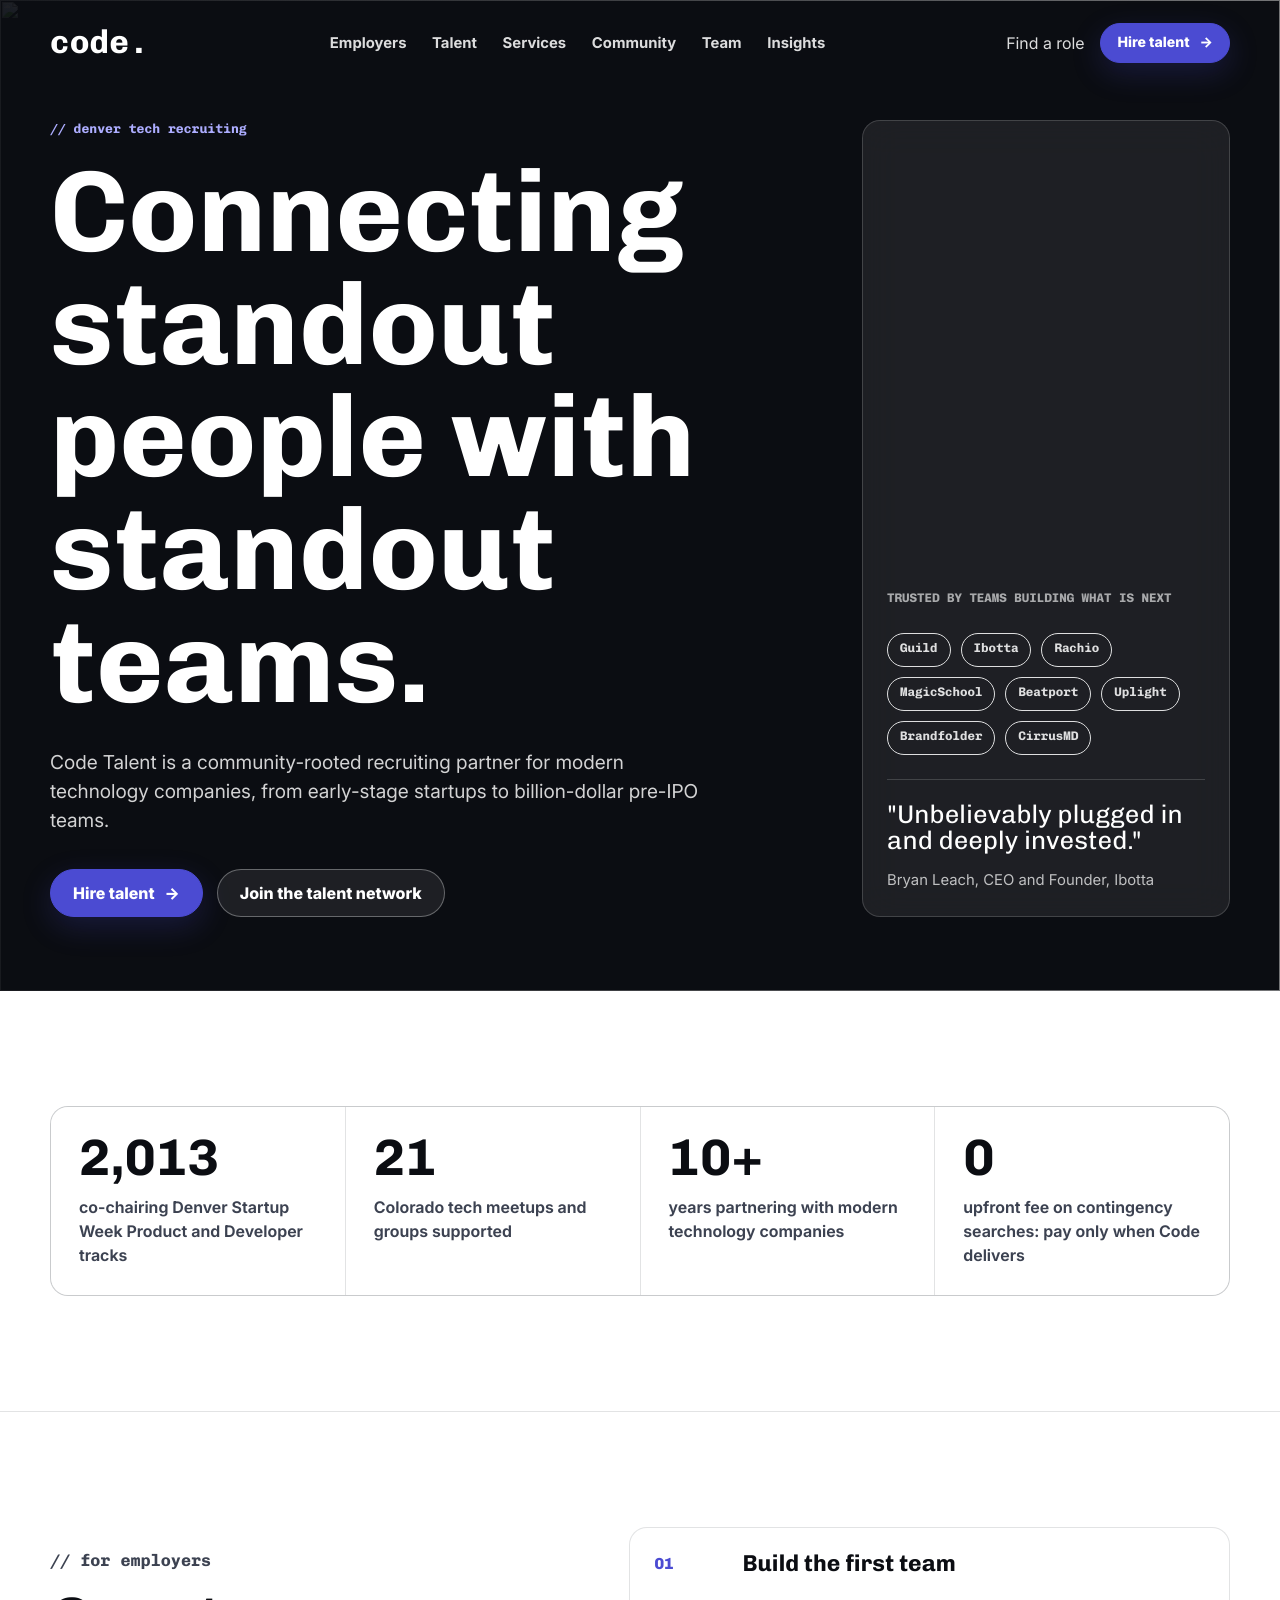
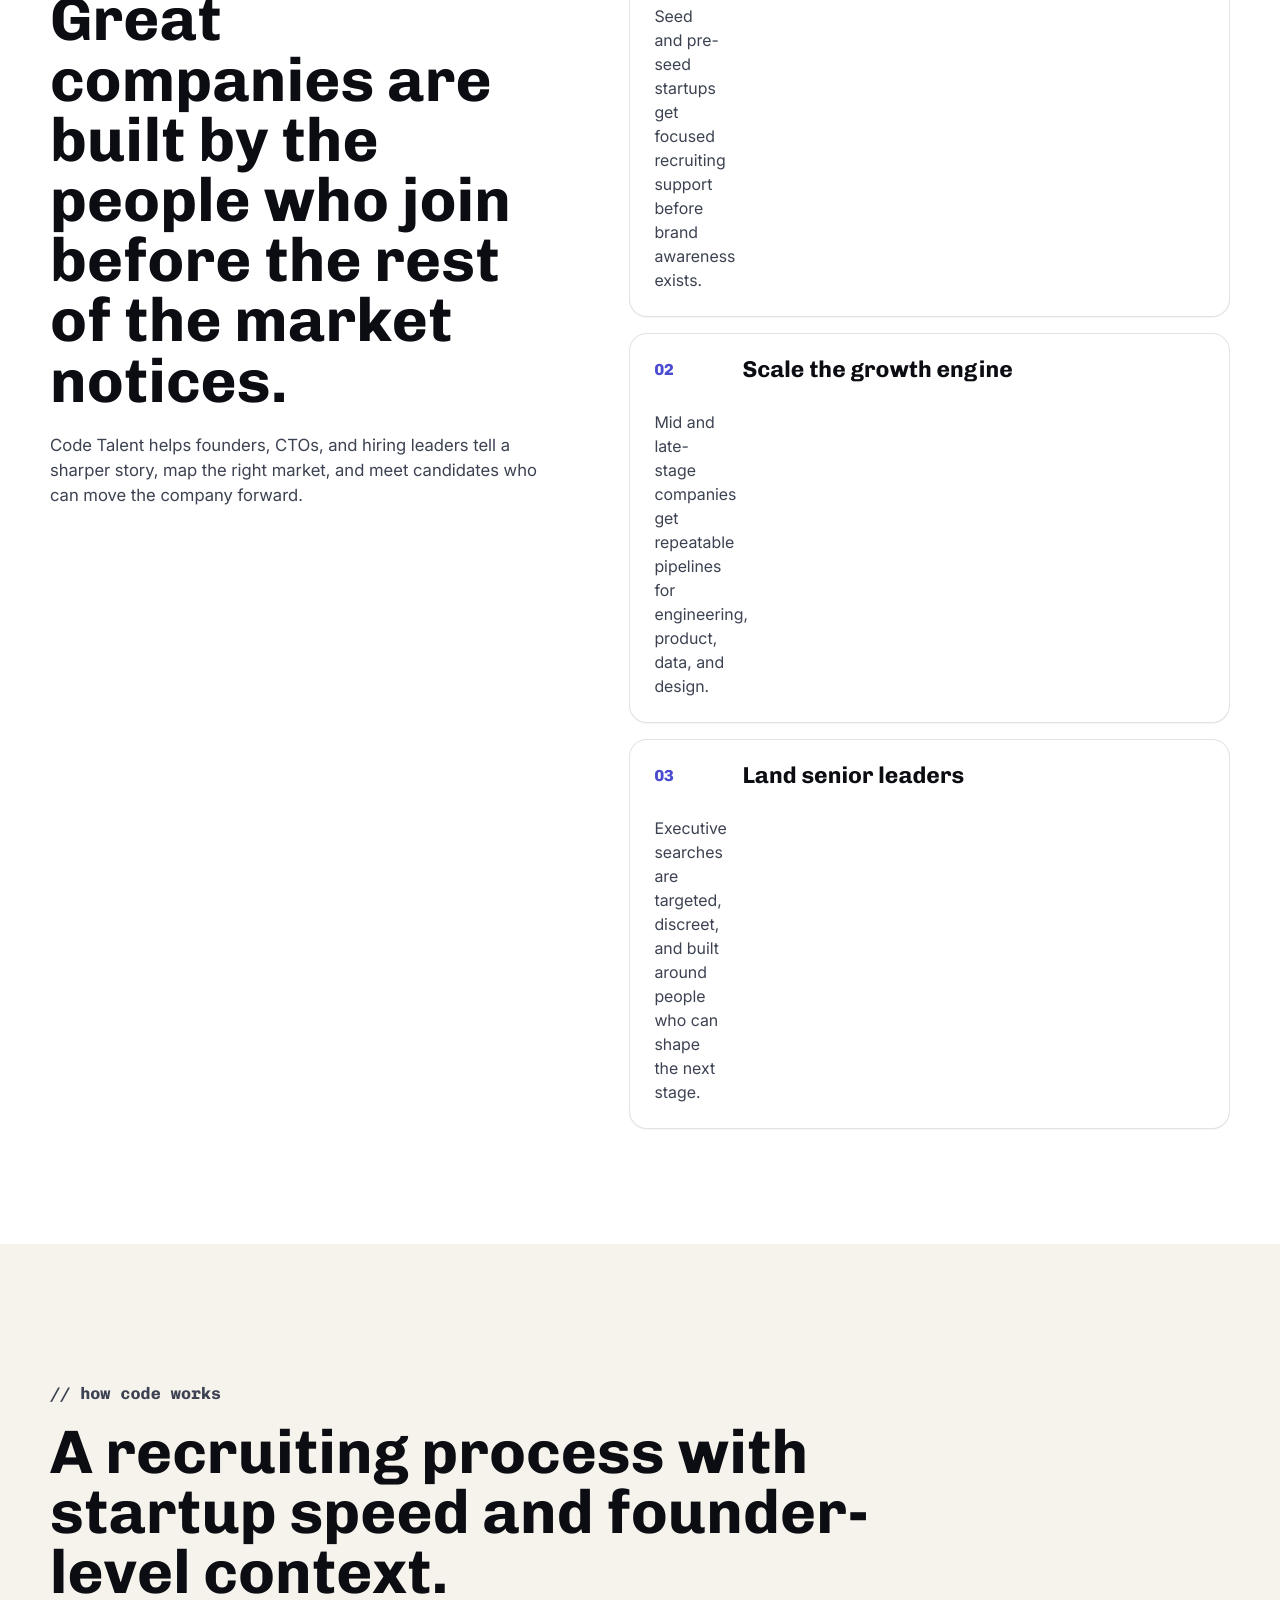
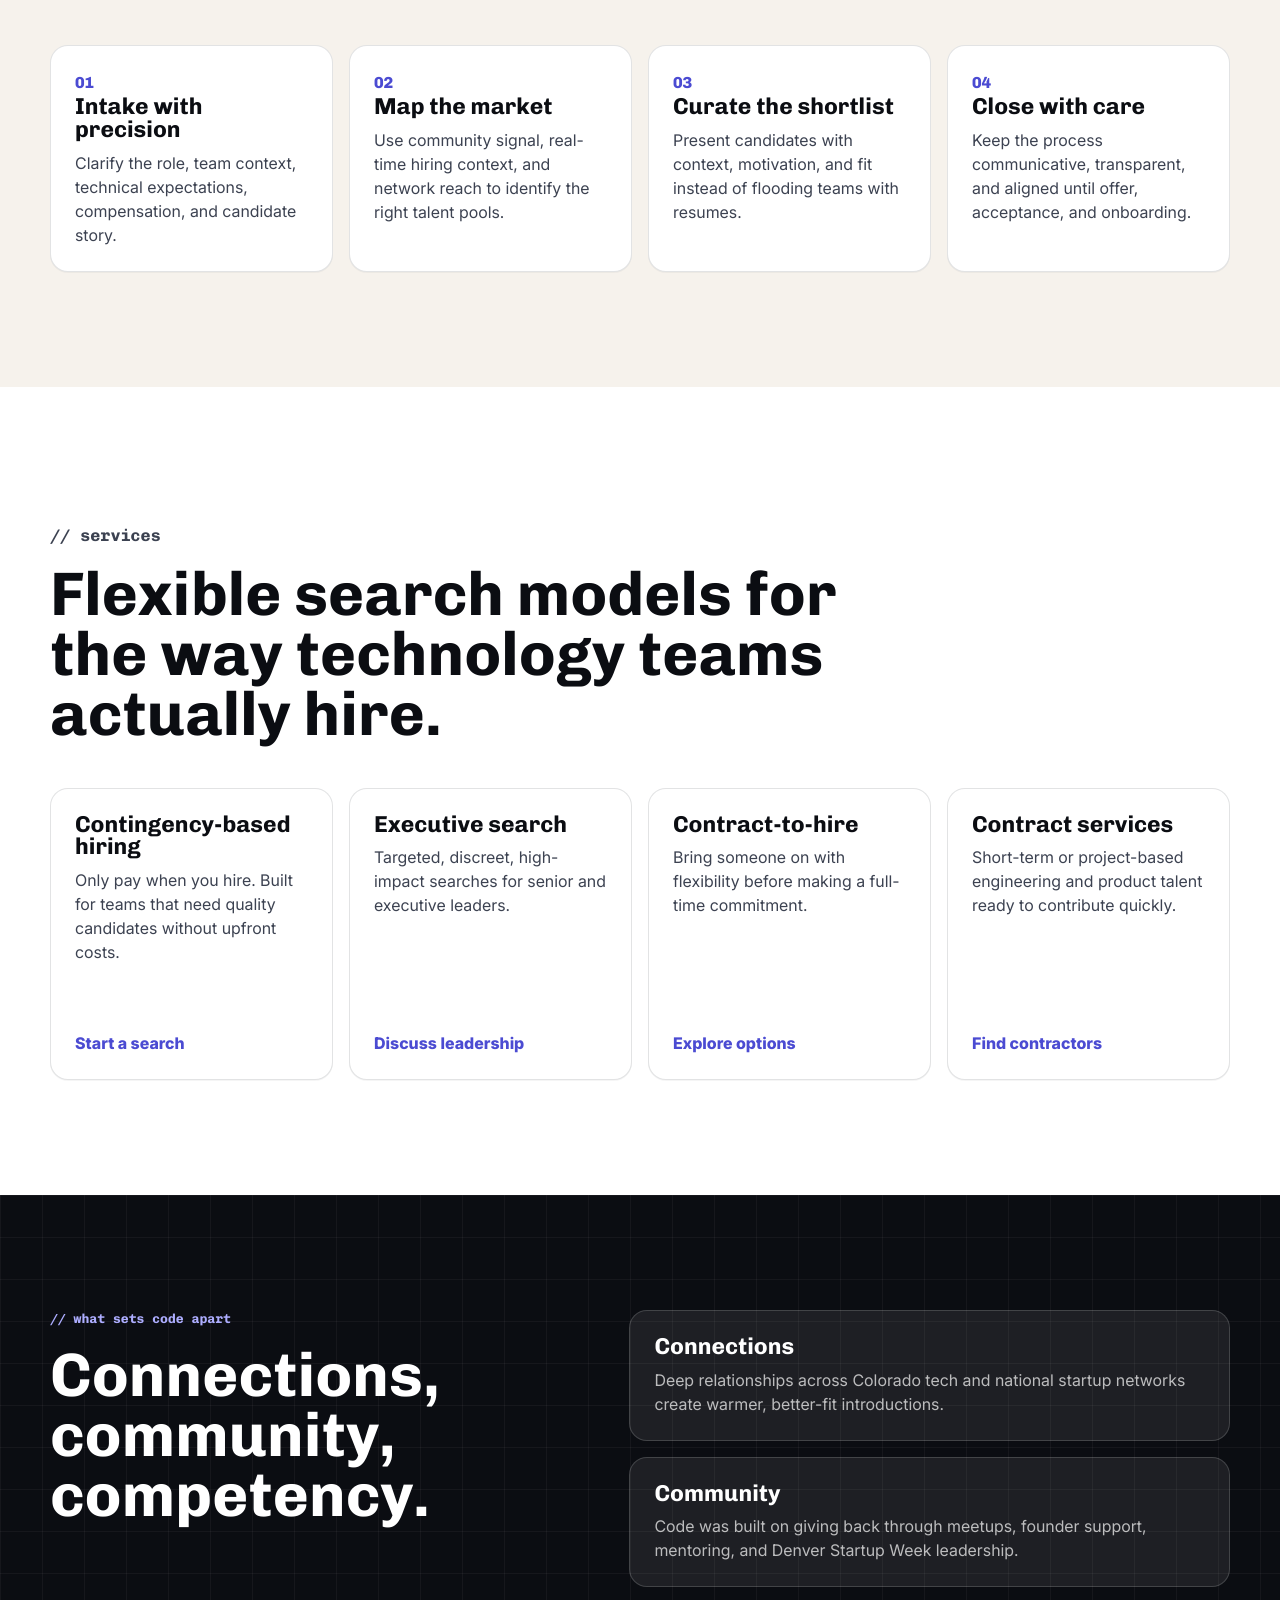
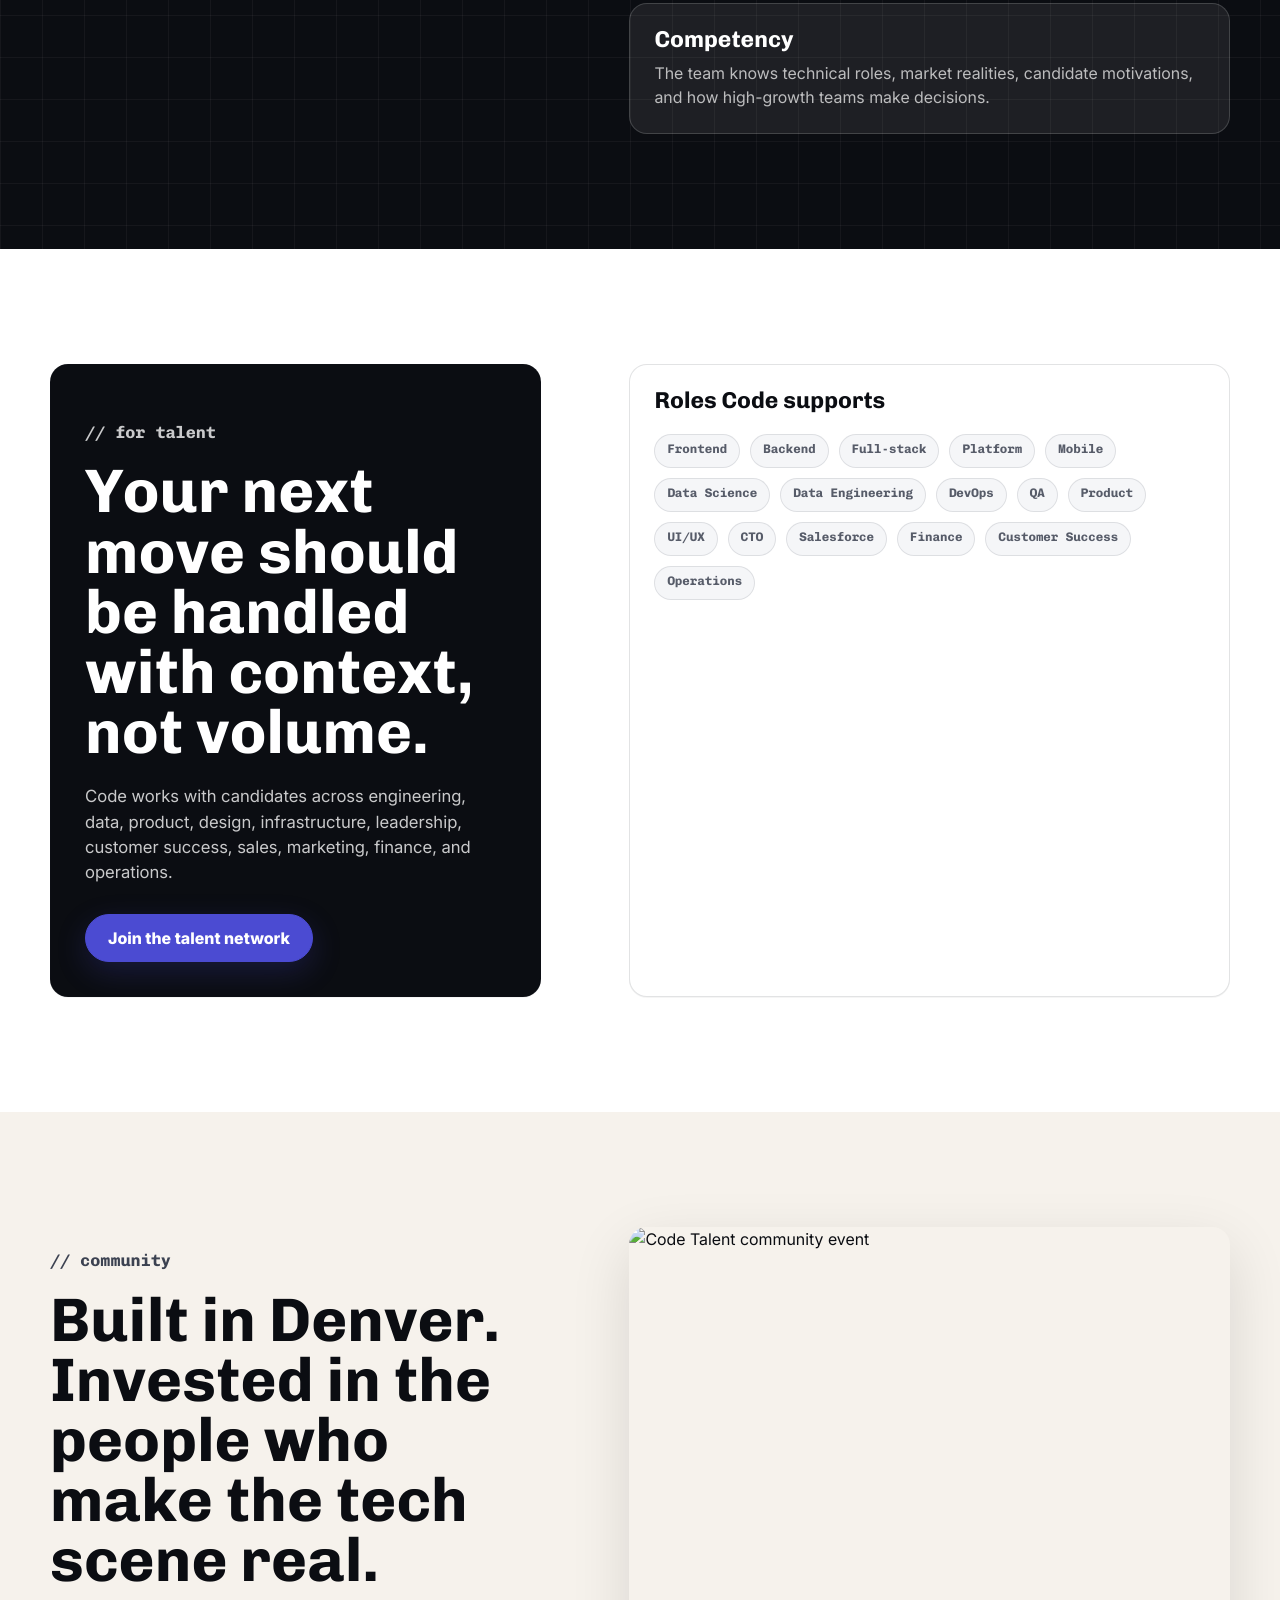
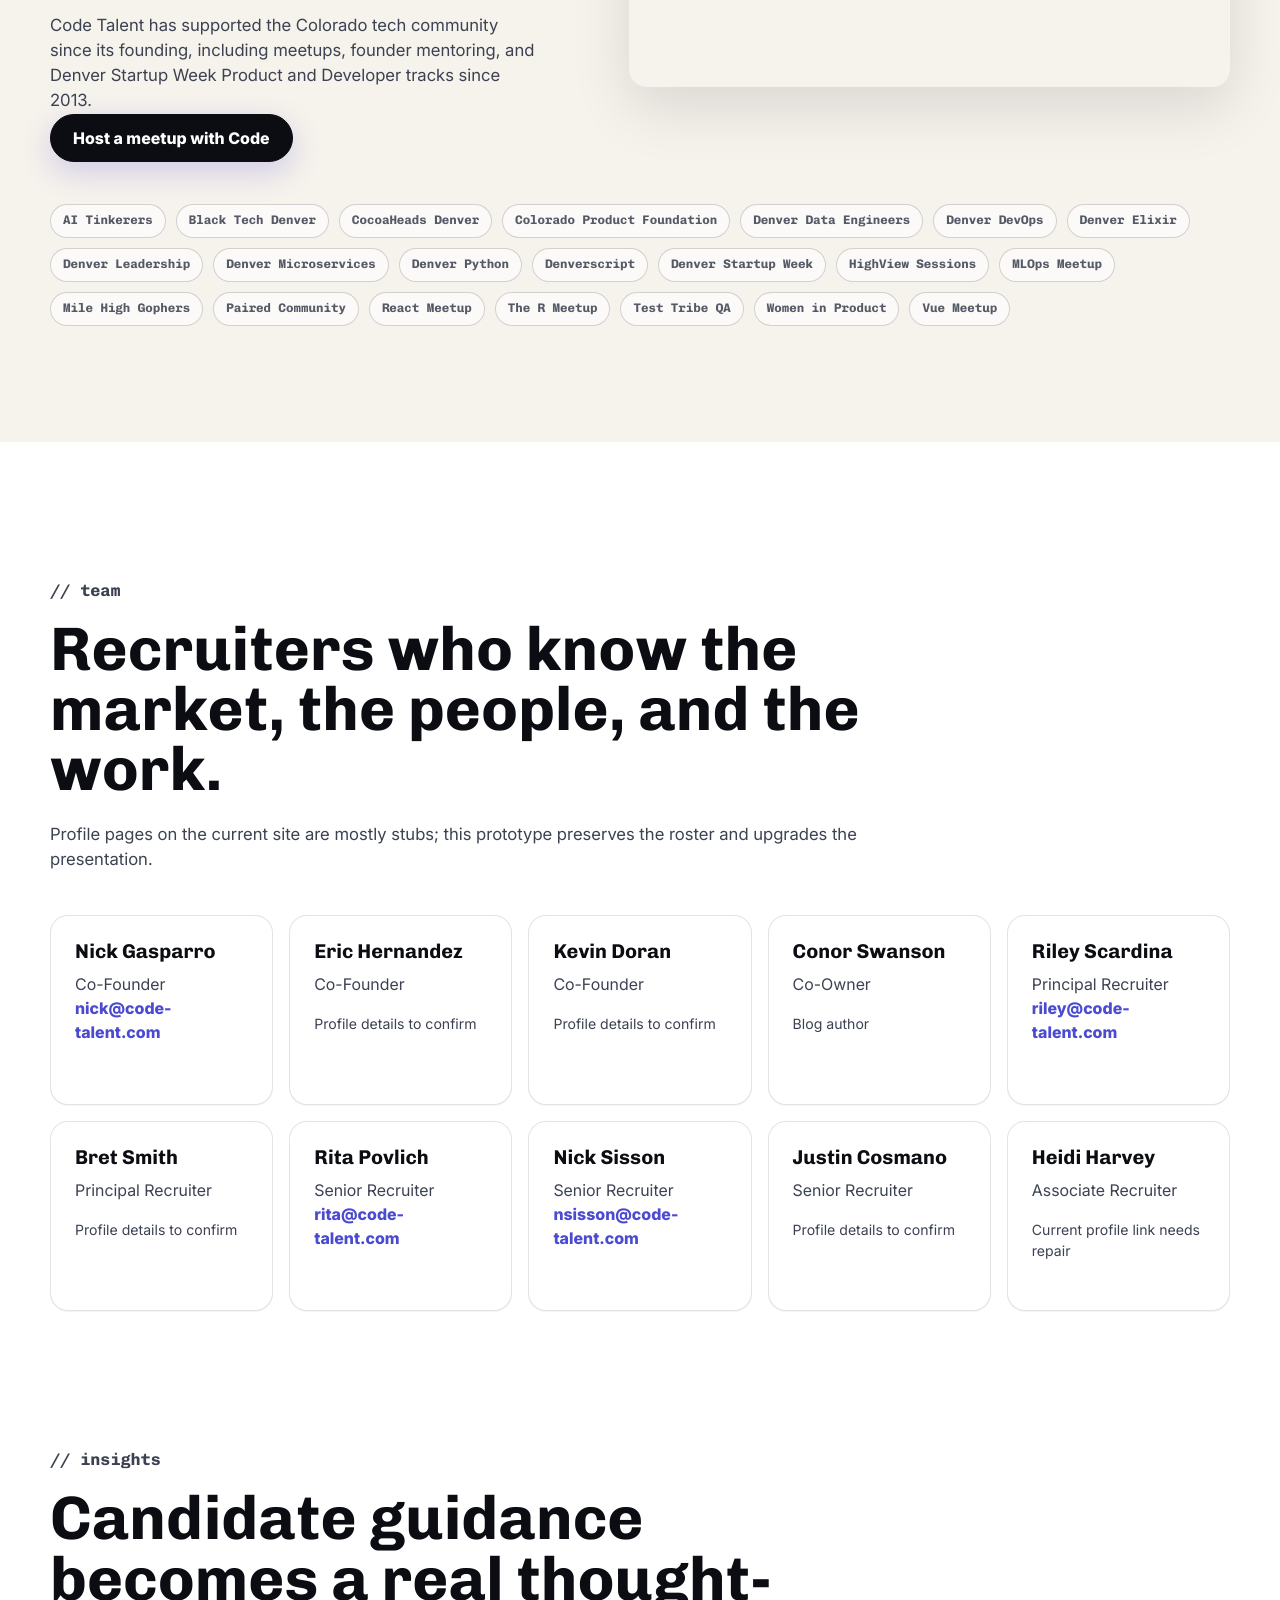
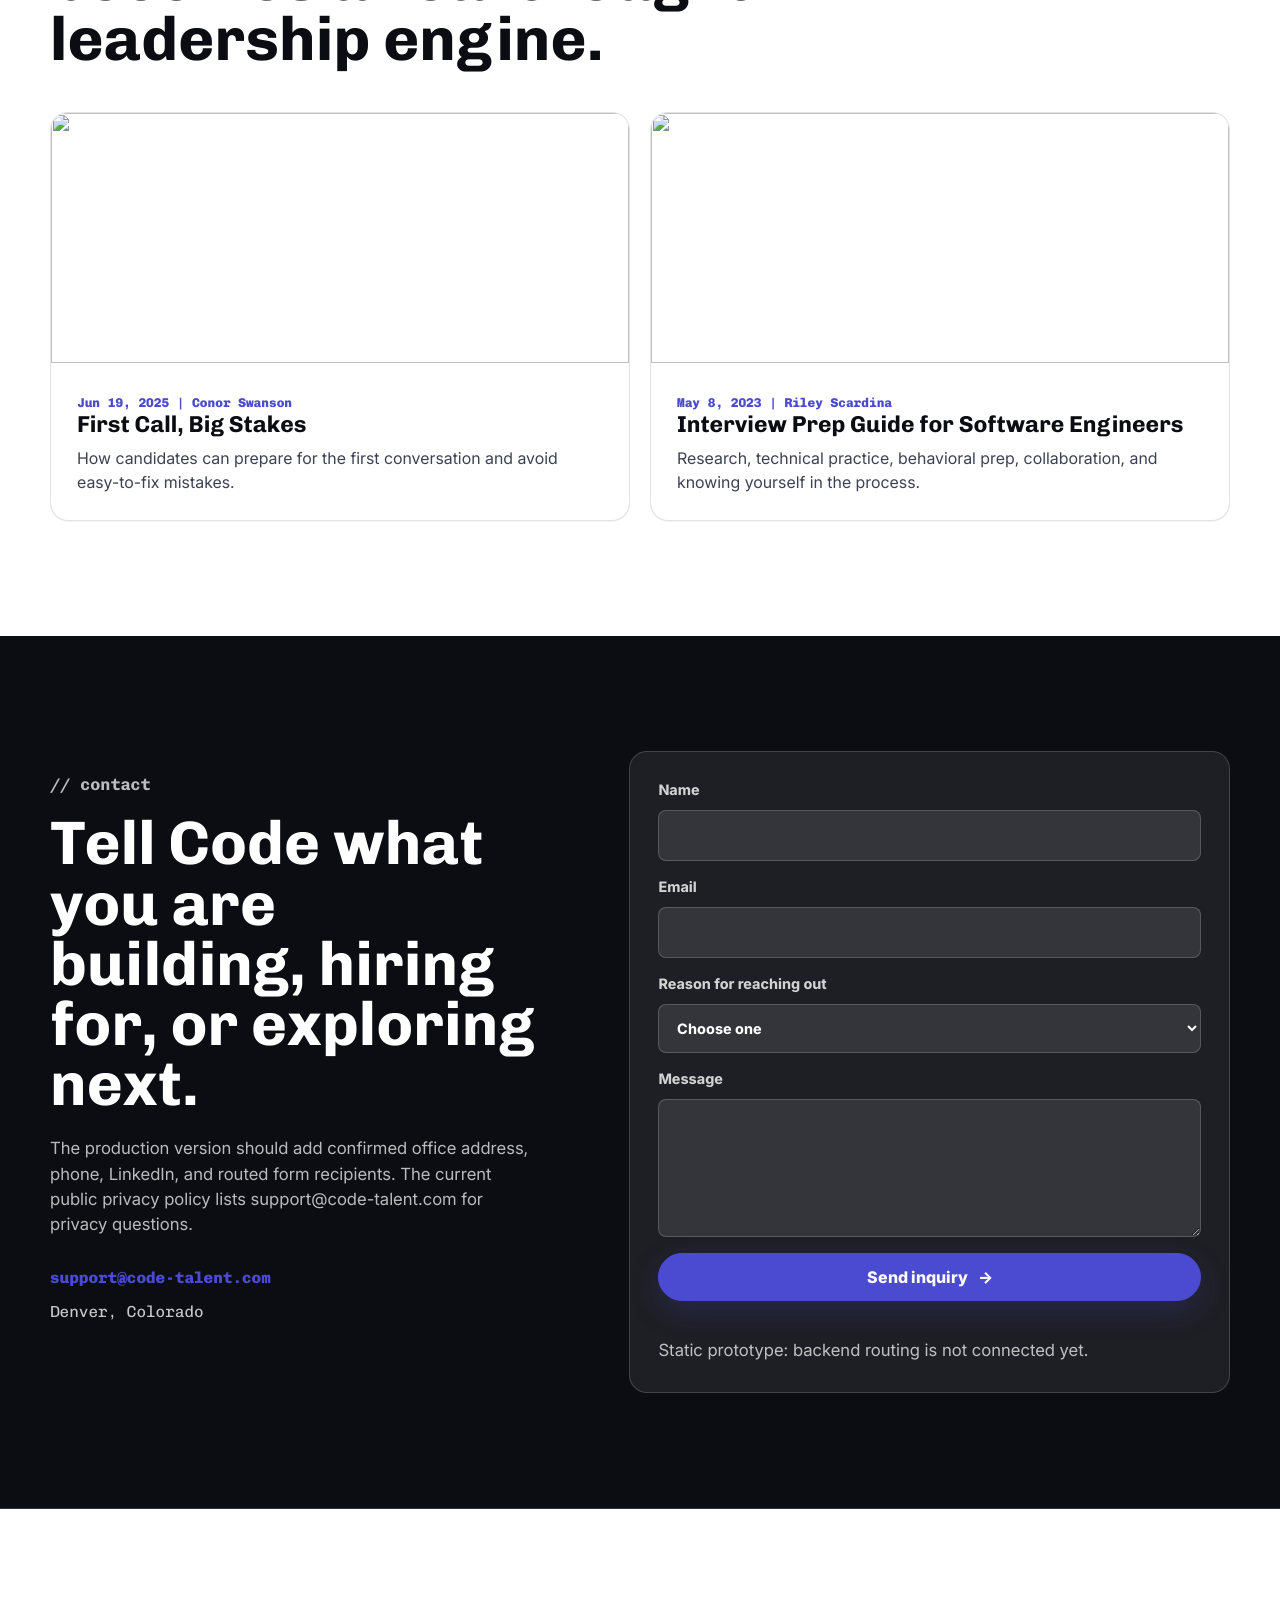
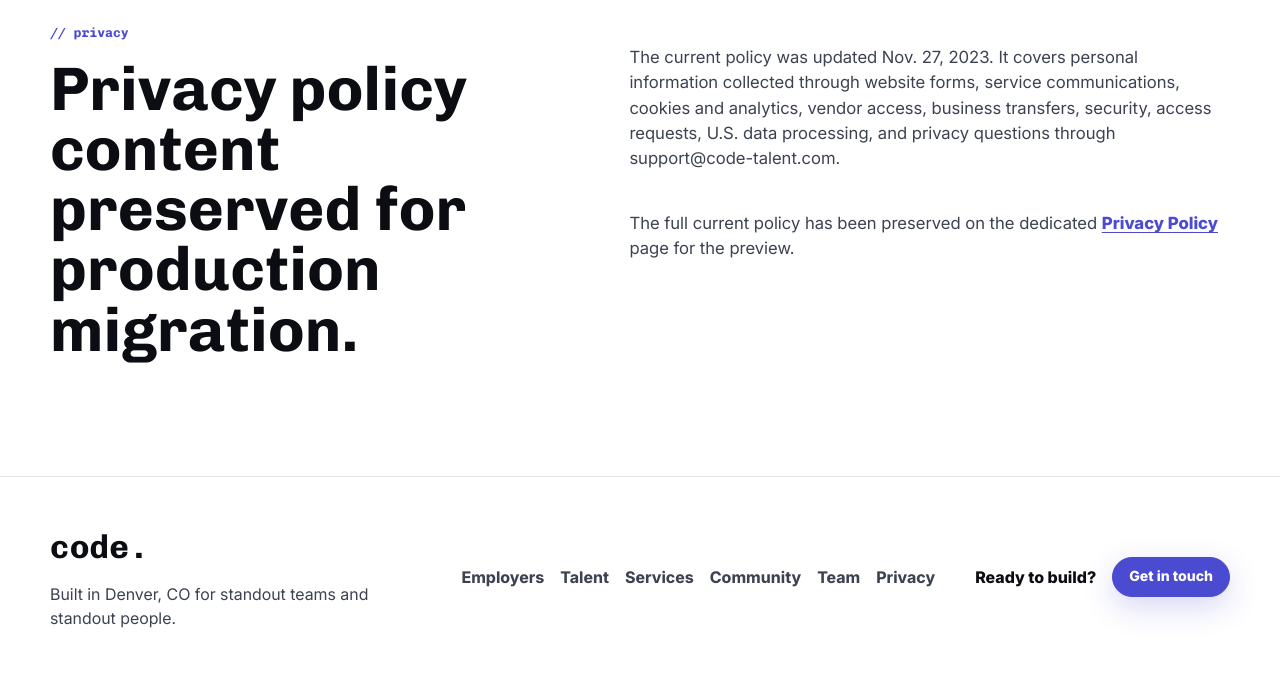
==== site/index.html @ 49427c19 "Build Code Talent preview site" ====
<!doctype html>
<html lang="en">
  <head>
    <meta charset="utf-8" />
    <meta name="viewport" content="width=device-width, initial-scale=1" />
    <title>code. | Denver tech recruiting for standout teams</title>
    <meta
      name="description"
      content="Code Talent connects standout technical talent with ambitious teams. Denver-rooted tech recruiting for startups, growth companies, and executive searches."
    />
    <link rel="preconnect" href="https://fonts.googleapis.com" />
    <link rel="preconnect" href="https://fonts.gstatic.com" crossorigin />
    <link
      href="https://fonts.googleapis.com/css2?family=Chivo:wght@500;600;700;800;900&family=Chivo+Mono:wght@400;500;600;700&family=Inter:wght@400;500;600;700;800&display=swap"
      rel="stylesheet"
    />
    <link rel="stylesheet" href="styles.css" />
  </head>
  <body>
    <header class="site-header" data-header>
      <a class="brand" href="#top" aria-label="Code Talent home">code.</a>
      <nav class="desktop-nav" aria-label="Primary navigation">
        <a href="#employers">Employers</a>
        <a href="#talent">Talent</a>
        <a href="#services">Services</a>
        <a href="#community">Community</a>
        <a href="#team">Team</a>
        <a href="#insights">Insights</a>
      </nav>
      <div class="header-actions">
        <a class="ghost-link" href="#talent">Find a role</a>
        <a class="button button-small" href="#contact">Hire talent <span aria-hidden="true">-></span></a>
        <button class="menu-toggle" type="button" data-menu-toggle aria-label="Open menu">
          <span></span><span></span><span></span>
        </button>
      </div>
      <nav class="mobile-nav" data-mobile-nav aria-label="Mobile navigation">
        <a href="#employers">Employers</a>
        <a href="#talent">Talent</a>
        <a href="#services">Services</a>
        <a href="#community">Community</a>
        <a href="#team">Team</a>
        <a href="#insights">Insights</a>
        <a href="#contact">Contact</a>
      </nav>
    </header>

    <main id="top">
      <section class="hero section-ink">
        <div class="hero-media" aria-hidden="true">
          <img
            src="https://cdn.durable.co/blocks/3abPyMldvIsXDn9sPv0dbeE94YKzcHehLIumNaeTvxi5ecfWmJnw3LtG18OvIp3E.jpg"
            alt=""
          />
        </div>
        <div class="container hero-grid">
          <div class="hero-copy reveal">
            <p class="eyebrow">// Denver tech recruiting</p>
            <h1>Connecting standout people with standout teams.</h1>
            <p class="hero-subhead">
              Code Talent is a community-rooted recruiting partner for modern technology companies, from early-stage
              startups to billion-dollar pre-IPO teams.
            </p>
            <div class="hero-actions">
              <a class="button" href="#contact">Hire talent <span aria-hidden="true">-></span></a>
              <a class="button button-secondary" href="#talent">Join the talent network</a>
            </div>
          </div>
          <div class="hero-panel reveal">
            <p class="panel-kicker">Trusted by teams building what is next</p>
            <div class="logo-cloud" aria-label="Selected companies">
              <span>Guild</span>
              <span>Ibotta</span>
              <span>Rachio</span>
              <span>MagicSchool</span>
              <span>Beatport</span>
              <span>Uplight</span>
              <span>Brandfolder</span>
              <span>CirrusMD</span>
            </div>
            <div class="quote">
              <p>
                "Unbelievably plugged in and deeply invested."
              </p>
              <span>Bryan Leach, CEO and Founder, Ibotta</span>
            </div>
          </div>
        </div>
      </section>

      <section class="section section-paper proof-strip" aria-label="Proof points">
        <div class="container proof-grid">
          <div class="stat reveal">
            <strong data-count="2013">2013</strong>
            <span>co-chairing Denver Startup Week Product and Developer tracks</span>
          </div>
          <div class="stat reveal">
            <strong data-count="21">21</strong>
            <span>Colorado tech meetups and groups supported</span>
          </div>
          <div class="stat reveal">
            <strong>10+</strong>
            <span>years partnering with modern technology companies</span>
          </div>
          <div class="stat reveal">
            <strong>0</strong>
            <span>upfront fee on contingency searches: pay only when Code delivers</span>
          </div>
        </div>
      </section>

      <section id="employers" class="section section-white">
        <div class="container split-section">
          <div class="section-copy reveal">
            <p class="eyebrow">// for employers</p>
            <h2>Great companies are built by the people who join before the rest of the market notices.</h2>
            <p>
              Code Talent helps founders, CTOs, and hiring leaders tell a sharper story, map the right market, and meet
              candidates who can move the company forward.
            </p>
          </div>
          <div class="path-grid">
            <article class="path-card reveal">
              <span class="card-index">01</span>
              <h3>Build the first team</h3>
              <p>Seed and pre-seed startups get focused recruiting support before brand awareness exists.</p>
            </article>
            <article class="path-card reveal">
              <span class="card-index">02</span>
              <h3>Scale the growth engine</h3>
              <p>Mid and late-stage companies get repeatable pipelines for engineering, product, data, and design.</p>
            </article>
            <article class="path-card reveal">
              <span class="card-index">03</span>
              <h3>Land senior leaders</h3>
              <p>Executive searches are targeted, discreet, and built around people who can shape the next stage.</p>
            </article>
          </div>
        </div>
      </section>

      <section class="section section-warm">
        <div class="container">
          <div class="section-heading reveal">
            <p class="eyebrow">// how code works</p>
            <h2>A recruiting process with startup speed and founder-level context.</h2>
          </div>
          <div class="process-grid">
            <article class="process-step reveal">
              <span>01</span>
              <h3>Intake with precision</h3>
              <p>Clarify the role, team context, technical expectations, compensation, and candidate story.</p>
            </article>
            <article class="process-step reveal">
              <span>02</span>
              <h3>Map the market</h3>
              <p>Use community signal, real-time hiring context, and network reach to identify the right talent pools.</p>
            </article>
            <article class="process-step reveal">
              <span>03</span>
              <h3>Curate the shortlist</h3>
              <p>Present candidates with context, motivation, and fit instead of flooding teams with resumes.</p>
            </article>
            <article class="process-step reveal">
              <span>04</span>
              <h3>Close with care</h3>
              <p>Keep the process communicative, transparent, and aligned until offer, acceptance, and onboarding.</p>
            </article>
          </div>
        </div>
      </section>

      <section id="services" class="section section-white">
        <div class="container">
          <div class="section-heading reveal">
            <p class="eyebrow">// services</p>
            <h2>Flexible search models for the way technology teams actually hire.</h2>
          </div>
          <div class="service-grid">
            <article class="service-card reveal">
              <h3>Contingency-based hiring</h3>
              <p>Only pay when you hire. Built for teams that need quality candidates without upfront costs.</p>
              <a href="#contact">Start a search</a>
            </article>
            <article class="service-card reveal">
              <h3>Executive search</h3>
              <p>Targeted, discreet, high-impact searches for senior and executive leaders.</p>
              <a href="#contact">Discuss leadership</a>
            </article>
            <article class="service-card reveal">
              <h3>Contract-to-hire</h3>
              <p>Bring someone on with flexibility before making a full-time commitment.</p>
              <a href="#contact">Explore options</a>
            </article>
            <article class="service-card reveal">
              <h3>Contract services</h3>
              <p>Short-term or project-based engineering and product talent ready to contribute quickly.</p>
              <a href="#contact">Find contractors</a>
            </article>
          </div>
        </div>
      </section>

      <section class="section section-ink narrative-band">
        <div class="container narrative-grid">
          <div class="reveal">
            <p class="eyebrow">// what sets code apart</p>
            <h2>Connections, community, competency.</h2>
          </div>
          <div class="pillar-list">
            <article class="pillar reveal">
              <h3>Connections</h3>
              <p>Deep relationships across Colorado tech and national startup networks create warmer, better-fit introductions.</p>
            </article>
            <article class="pillar reveal">
              <h3>Community</h3>
              <p>Code was built on giving back through meetups, founder support, mentoring, and Denver Startup Week leadership.</p>
            </article>
            <article class="pillar reveal">
              <h3>Competency</h3>
              <p>The team knows technical roles, market realities, candidate motivations, and how high-growth teams make decisions.</p>
            </article>
          </div>
        </div>
      </section>

      <section id="talent" class="section section-white">
        <div class="container audience-grid">
          <div class="audience-card candidate-card reveal">
            <p class="eyebrow">// for talent</p>
            <h2>Your next move should be handled with context, not volume.</h2>
            <p>
              Code works with candidates across engineering, data, product, design, infrastructure, leadership, customer
              success, sales, marketing, finance, and operations.
            </p>
            <a class="button" href="#contact">Join the talent network</a>
          </div>
          <div class="roles-panel reveal">
            <h3>Roles Code supports</h3>
            <div class="tag-cloud">
              <span>Frontend</span><span>Backend</span><span>Full-stack</span><span>Platform</span>
              <span>Mobile</span><span>Data Science</span><span>Data Engineering</span><span>DevOps</span>
              <span>QA</span><span>Product</span><span>UI/UX</span><span>CTO</span>
              <span>Salesforce</span><span>Finance</span><span>Customer Success</span><span>Operations</span>
            </div>
          </div>
        </div>
      </section>

      <section id="community" class="section section-warm community-section">
        <div class="container community-grid">
          <div class="community-copy reveal">
            <p class="eyebrow">// community</p>
            <h2>Built in Denver. Invested in the people who make the tech scene real.</h2>
            <p>
              Code Talent has supported the Colorado tech community since its founding, including meetups, founder
              mentoring, and Denver Startup Week Product and Developer tracks since 2013.
            </p>
            <a class="button button-secondary-dark" href="#contact">Host a meetup with Code</a>
          </div>
          <div class="community-media reveal">
            <img
              src="https://cdn.durable.co/blocks/5PEGP6IhmyVyu6Lz9Hl8YQFRPQ6qYHFhRtTrOg6n3tP3oMrsqARPJNRsiUVdGFXL.jpg"
              alt="Code Talent community event"
            />
          </div>
        </div>
        <div class="container meetup-wrap reveal">
          <div class="meetup-list" aria-label="Meetups and groups supported by Code Talent">
            <span>AI Tinkerers</span><span>Black Tech Denver</span><span>CocoaHeads Denver</span>
            <span>Colorado Product Foundation</span><span>Denver Data Engineers</span><span>Denver DevOps</span>
            <span>Denver Elixir</span><span>Denver Leadership</span><span>Denver Microservices</span>
            <span>Denver Python</span><span>Denverscript</span><span>Denver Startup Week</span>
            <span>HighView Sessions</span><span>MLOps Meetup</span><span>Mile High Gophers</span>
            <span>Paired Community</span><span>React Meetup</span><span>The R Meetup</span>
            <span>Test Tribe QA</span><span>Women in Product</span><span>Vue Meetup</span>
          </div>
        </div>
      </section>

      <section id="team" class="section section-white">
        <div class="container">
          <div class="section-heading reveal">
            <p class="eyebrow">// team</p>
            <h2>Recruiters who know the market, the people, and the work.</h2>
            <p>Profile pages on the current site are mostly stubs; this prototype preserves the roster and upgrades the presentation.</p>
          </div>
          <div class="team-grid">
            <article class="team-card reveal"><h3>Nick Gasparro</h3><p>Co-Founder</p><a href="mailto:nick@code-talent.com">nick@code-talent.com</a></article>
            <article class="team-card reveal"><h3>Eric Hernandez</h3><p>Co-Founder</p><span>Profile details to confirm</span></article>
            <article class="team-card reveal"><h3>Kevin Doran</h3><p>Co-Founder</p><span>Profile details to confirm</span></article>
            <article class="team-card reveal"><h3>Conor Swanson</h3><p>Co-Owner</p><span>Blog author</span></article>
            <article class="team-card reveal"><h3>Riley Scardina</h3><p>Principal Recruiter</p><a href="mailto:riley@code-talent.com">riley@code-talent.com</a></article>
            <article class="team-card reveal"><h3>Bret Smith</h3><p>Principal Recruiter</p><span>Profile details to confirm</span></article>
            <article class="team-card reveal"><h3>Rita Povlich</h3><p>Senior Recruiter</p><a href="mailto:rita@code-talent.com">rita@code-talent.com</a></article>
            <article class="team-card reveal"><h3>Nick Sisson</h3><p>Senior Recruiter</p><a href="mailto:nsisson@code-talent.com">nsisson@code-talent.com</a></article>
            <article class="team-card reveal"><h3>Justin Cosmano</h3><p>Senior Recruiter</p><span>Profile details to confirm</span></article>
            <article class="team-card reveal"><h3>Heidi Harvey</h3><p>Associate Recruiter</p><span>Current profile link needs repair</span></article>
          </div>
        </div>
      </section>

      <section id="insights" class="section section-white insights-section">
        <div class="container">
          <div class="section-heading reveal">
            <p class="eyebrow">// insights</p>
            <h2>Candidate guidance becomes a real thought-leadership engine.</h2>
          </div>
          <div class="insight-grid">
            <article class="insight-card reveal">
              <img
                src="https://cdn.durable.co/getty/2fQHrsNVSp1enBinYEPpgn64UoR9oztwrtDynljVDc5x9BuogCwHtQROeWGT031t.jpeg"
                alt=""
              />
              <div>
                <span>Jun 19, 2025 | Conor Swanson</span>
                <h3>First Call, Big Stakes</h3>
                <p>How candidates can prepare for the first conversation and avoid easy-to-fix mistakes.</p>
              </div>
            </article>
            <article class="insight-card reveal">
              <img
                src="https://cdn.durable.co/getty/27TIe68DW6xZ4NbfMlv1jF8DyC2TKX5e4qzJcItnA6QNp0FQwU5FMTiHUDsLRy5Y.jpeg"
                alt=""
              />
              <div>
                <span>May 8, 2023 | Riley Scardina</span>
                <h3>Interview Prep Guide for Software Engineers</h3>
                <p>Research, technical practice, behavioral prep, collaboration, and knowing yourself in the process.</p>
              </div>
            </article>
          </div>
        </div>
      </section>

      <section id="contact" class="section section-ink contact-section">
        <div class="container contact-grid">
          <div class="reveal">
            <p class="eyebrow">// contact</p>
            <h2>Tell Code what you are building, hiring for, or exploring next.</h2>
            <p>
              The production version should add confirmed office address, phone, LinkedIn, and routed form recipients.
              The current public privacy policy lists support@code-talent.com for privacy questions.
            </p>
            <div class="contact-links">
              <a href="mailto:support@code-talent.com">support@code-talent.com</a>
              <span>Denver, Colorado</span>
            </div>
          </div>
          <form class="contact-form reveal" data-contact-form>
            <label>
              Name
              <input type="text" name="name" autocomplete="name" required />
            </label>
            <label>
              Email
              <input type="email" name="email" autocomplete="email" required />
            </label>
            <label>
              Reason for reaching out
              <select name="reason" required>
                <option value="">Choose one</option>
                <option>Hiring talent</option>
                <option>Looking for a role</option>
                <option>Hosting a meetup</option>
                <option>General question</option>
              </select>
            </label>
            <label>
              Message
              <textarea name="message" rows="5" required></textarea>
            </label>
            <button class="button" type="submit">Send inquiry <span aria-hidden="true">-></span></button>
            <p class="form-note" data-form-note aria-live="polite">Static prototype: backend routing is not connected yet.</p>
          </form>
        </div>
      </section>

      <section id="privacy" class="section section-white privacy-section">
        <div class="container privacy-grid">
          <div class="reveal">
            <p class="eyebrow">// privacy</p>
            <h2>Privacy policy content preserved for production migration.</h2>
          </div>
          <div class="privacy-copy reveal">
            <p>
              The current policy was updated Nov. 27, 2023. It covers personal information collected through website
              forms, service communications, cookies and analytics, vendor access, business transfers, security, access
              requests, U.S. data processing, and privacy questions through support@code-talent.com.
            </p>
            <p>
              The full current policy has been preserved on the dedicated <a href="privacy.html">Privacy Policy</a>
              page for the preview.
            </p>
          </div>
        </div>
      </section>
    </main>

    <footer class="site-footer">
      <div class="container footer-grid">
        <div>
          <a class="brand footer-brand" href="#top">code.</a>
          <p>Built in Denver, CO for standout teams and standout people.</p>
        </div>
        <nav aria-label="Footer navigation">
          <a href="#employers">Employers</a>
          <a href="#talent">Talent</a>
          <a href="#services">Services</a>
          <a href="#community">Community</a>
          <a href="#team">Team</a>
          <a href="privacy.html">Privacy</a>
        </nav>
        <div class="footer-cta">
          <span>Ready to build?</span>
          <a class="button button-small" href="#contact">Get in touch</a>
        </div>
      </div>
    </footer>

    <script src="script.js"></script>
  </body>
</html>
---- site/styles.css ----
:root {
  --ink: #0b0d12;
  --ink-2: #111827;
  --ink-3: #3c4251;
  --paper: #ffffff;
  --paper-warm: #f6f2ec;
  --paper-cool: #f4f5f8;
  --line: rgba(17, 24, 39, 0.12);
  --line-dark: rgba(255, 255, 255, 0.16);
  --indigo: #4b4bd2;
  --indigo-dark: #3737aa;
  --indigo-soft: #eeeeff;
  --radius: 8px;
  --radius-lg: 18px;
  --shadow: 0 20px 60px rgba(11, 13, 18, 0.12);
  --font-display: "Chivo", Inter, system-ui, sans-serif;
  --font-body: "Inter", system-ui, sans-serif;
  --font-mono: "Chivo Mono", ui-monospace, SFMono-Regular, Consolas, monospace;
}

* {
  box-sizing: border-box;
}

html {
  scroll-behavior: smooth;
}

body {
  margin: 0;
  background: var(--paper);
  color: var(--ink);
  font-family: var(--font-body);
  line-height: 1.5;
  text-rendering: geometricPrecision;
}

img {
  display: block;
  max-width: 100%;
}

a {
  color: inherit;
  text-decoration: none;
}

button,
input,
select,
textarea {
  font: inherit;
}

::selection {
  background: var(--indigo);
  color: white;
}

:focus-visible {
  outline: 3px solid rgba(75, 75, 210, 0.45);
  outline-offset: 3px;
}

.container {
  width: min(1180px, calc(100% - 40px));
  margin: 0 auto;
}

.site-header {
  position: fixed;
  inset: 0 0 auto 0;
  z-index: 50;
  display: grid;
  grid-template-columns: auto 1fr auto;
  align-items: center;
  gap: 28px;
  padding: 18px max(24px, calc((100vw - 1180px) / 2));
  color: white;
  transition: background 180ms ease, color 180ms ease, border-color 180ms ease;
}

.site-header.is-scrolled,
.site-header.is-open {
  background: rgba(255, 255, 255, 0.92);
  color: var(--ink);
  border-bottom: 1px solid var(--line);
  backdrop-filter: blur(18px);
}

.brand {
  font-family: var(--font-mono);
  font-weight: 700;
  font-size: clamp(1.55rem, 1.1rem + 1.2vw, 2.15rem);
  letter-spacing: 0;
}

.desktop-nav {
  display: flex;
  justify-content: center;
  gap: clamp(14px, 2vw, 30px);
  font-size: 0.93rem;
  font-weight: 700;
}

.desktop-nav a,
.ghost-link {
  opacity: 0.86;
  transition: opacity 160ms ease, color 160ms ease;
}

.desktop-nav a:hover,
.ghost-link:hover {
  opacity: 1;
  color: var(--indigo);
}

.header-actions {
  display: flex;
  align-items: center;
  gap: 16px;
}

.button {
  display: inline-flex;
  min-height: 48px;
  align-items: center;
  justify-content: center;
  gap: 10px;
  padding: 0 22px;
  border: 1px solid var(--indigo);
  border-radius: 999px;
  background: var(--indigo);
  color: white;
  font-weight: 800;
  line-height: 1;
  box-shadow: 0 10px 30px rgba(75, 75, 210, 0.22);
  transition: transform 160ms ease, background 160ms ease, border-color 160ms ease, box-shadow 160ms ease;
}

.button:hover {
  transform: translateY(-2px);
  background: var(--indigo-dark);
  border-color: var(--indigo-dark);
  box-shadow: 0 16px 40px rgba(75, 75, 210, 0.3);
}

.button-small {
  min-height: 40px;
  padding-inline: 16px;
  font-size: 0.88rem;
}

.button-secondary {
  background: rgba(255, 255, 255, 0.08);
  border-color: rgba(255, 255, 255, 0.32);
  box-shadow: none;
}

.button-secondary:hover {
  background: white;
  border-color: white;
  color: var(--ink);
}

.button-secondary-dark {
  background: var(--ink);
  border-color: var(--ink);
  color: white;
}

.menu-toggle {
  display: none;
  width: 42px;
  height: 42px;
  border: 1px solid currentColor;
  border-radius: 999px;
  background: transparent;
  color: currentColor;
  align-items: center;
  justify-content: center;
  flex-direction: column;
  gap: 5px;
}

.menu-toggle span {
  width: 16px;
  height: 2px;
  background: currentColor;
}

.mobile-nav {
  display: none;
}

.section {
  padding: clamp(78px, 9vw, 132px) 0;
}

.section-white {
  background: var(--paper);
}

.section-warm {
  background: var(--paper-warm);
}

.section-ink {
  background: var(--ink);
  color: white;
}

.eyebrow {
  margin: 0 0 16px;
  color: var(--indigo);
  font-family: var(--font-mono);
  font-size: 0.82rem;
  font-weight: 700;
  letter-spacing: 0;
  text-transform: lowercase;
}

.section-ink .eyebrow {
  color: #adadff;
}

h1,
h2,
h3 {
  margin: 0;
  font-family: var(--font-display);
  letter-spacing: 0;
  line-height: 0.98;
}

h1 {
  max-width: 870px;
  font-size: clamp(4.2rem, 9vw, 9.5rem);
}

h2 {
  font-size: clamp(2.2rem, 4.8vw, 5rem);
}

h3 {
  font-size: clamp(1.35rem, 1.8vw, 1.9rem);
}

p {
  margin: 0;
}

.hero {
  position: relative;
  min-height: 94vh;
  display: flex;
  align-items: center;
  overflow: hidden;
  padding: 120px 0 74px;
}

.hero::after {
  content: "";
  position: absolute;
  inset: 0;
  background: linear-gradient(90deg, rgba(11, 13, 18, 0.92), rgba(11, 13, 18, 0.72) 47%, rgba(11, 13, 18, 0.42));
}

.hero-media {
  position: absolute;
  inset: 0;
}

.hero-media img {
  width: 100%;
  height: 100%;
  object-fit: cover;
}

.hero-grid {
  position: relative;
  z-index: 2;
  display: grid;
  grid-template-columns: minmax(0, 1.35fr) minmax(320px, 0.65fr);
  gap: 48px;
  align-items: end;
}

.hero-subhead {
  max-width: 660px;
  margin-top: 28px;
  color: rgba(255, 255, 255, 0.82);
  font-size: clamp(1.1rem, 1.5vw, 1.34rem);
}

.hero-actions {
  display: flex;
  flex-wrap: wrap;
  gap: 14px;
  margin-top: 34px;
}

.hero-panel {
  align-self: stretch;
  display: flex;
  flex-direction: column;
  justify-content: flex-end;
  gap: 24px;
  min-height: 470px;
  padding: 24px;
  border: 1px solid var(--line-dark);
  border-radius: var(--radius-lg);
  background: rgba(255, 255, 255, 0.08);
  backdrop-filter: blur(18px);
}

.panel-kicker {
  color: rgba(255, 255, 255, 0.62);
  font-family: var(--font-mono);
  font-size: 0.78rem;
  font-weight: 700;
  text-transform: uppercase;
}

.logo-cloud {
  display: flex;
  flex-wrap: wrap;
  gap: 10px;
}

.logo-cloud span,
.tag-cloud span,
.meetup-list span {
  display: inline-flex;
  align-items: center;
  min-height: 34px;
  padding: 0 12px;
  border: 1px solid currentColor;
  border-radius: 999px;
  font-family: var(--font-mono);
  font-size: 0.78rem;
  font-weight: 700;
  opacity: 0.86;
}

.quote {
  padding-top: 22px;
  border-top: 1px solid var(--line-dark);
}

.quote p {
  font-family: var(--font-display);
  font-size: clamp(1.45rem, 2vw, 2.15rem);
  line-height: 1.05;
}

.quote span {
  display: block;
  margin-top: 14px;
  color: rgba(255, 255, 255, 0.72);
  font-size: 0.93rem;
}

.proof-strip {
  border-bottom: 1px solid var(--line);
}

.proof-grid {
  display: grid;
  grid-template-columns: repeat(4, 1fr);
  gap: 1px;
  background: var(--line);
  border: 1px solid var(--line);
  border-radius: var(--radius-lg);
  overflow: hidden;
}

.stat {
  min-height: 180px;
  padding: 28px;
  background: white;
}

.stat strong {
  display: block;
  color: var(--ink);
  font-family: var(--font-display);
  font-size: clamp(2.2rem, 4vw, 4.4rem);
  line-height: 0.9;
}

.stat span {
  display: block;
  margin-top: 14px;
  color: var(--ink-3);
  font-weight: 650;
}

.split-section,
.narrative-grid,
.audience-grid,
.community-grid,
.contact-grid,
.privacy-grid {
  display: grid;
  grid-template-columns: minmax(0, 0.9fr) minmax(0, 1.1fr);
  gap: clamp(40px, 7vw, 88px);
  align-items: start;
}

.section-copy p,
.section-heading p,
.audience-card p,
.community-copy p,
.contact-grid p,
.privacy-copy p {
  margin-top: 22px;
  color: var(--ink-3);
  font-size: 1.05rem;
}

.section-ink .section-copy p,
.section-ink .community-copy p,
.section-ink .contact-grid p {
  color: rgba(255, 255, 255, 0.72);
}

.path-grid {
  display: grid;
  gap: 16px;
}

.path-card,
.process-step,
.service-card,
.team-card,
.insight-card,
.audience-card,
.roles-panel,
.pillar {
  border: 1px solid var(--line);
  border-radius: var(--radius-lg);
  background: white;
  box-shadow: 0 1px 0 rgba(11, 13, 18, 0.04);
}

.path-card,
.process-step,
.service-card,
.team-card,
.roles-panel,
.pillar {
  padding: 24px;
}

.path-card {
  display: grid;
  grid-template-columns: 70px 1fr;
  gap: 18px;
  align-items: start;
}

.card-index,
.process-step span {
  color: var(--indigo);
  font-family: var(--font-mono);
  font-weight: 800;
}

.path-card p,
.process-step p,
.service-card p,
.team-card p,
.insight-card p,
.pillar p,
.roles-panel p {
  margin-top: 10px;
  color: var(--ink-3);
}

.section-heading {
  max-width: 840px;
  margin-bottom: 42px;
}

.process-grid,
.service-grid {
  display: grid;
  grid-template-columns: repeat(4, 1fr);
  gap: 16px;
}

.process-step,
.service-card,
.team-card,
.insight-card {
  transition: transform 180ms ease, box-shadow 180ms ease, border-color 180ms ease;
}

.process-step:hover,
.service-card:hover,
.team-card:hover,
.insight-card:hover {
  transform: translateY(-4px);
  border-color: rgba(75, 75, 210, 0.3);
  box-shadow: var(--shadow);
}

.service-card {
  min-height: 292px;
  display: flex;
  flex-direction: column;
}

.service-card a,
.team-card a,
.contact-links a {
  margin-top: auto;
  color: var(--indigo);
  font-weight: 800;
}

.narrative-band {
  position: relative;
}

.narrative-band::before {
  content: "";
  position: absolute;
  inset: 0;
  background-image: linear-gradient(rgba(255, 255, 255, 0.045) 1px, transparent 1px),
    linear-gradient(90deg, rgba(255, 255, 255, 0.045) 1px, transparent 1px);
  background-size: 42px 42px;
  pointer-events: none;
}

.narrative-grid {
  position: relative;
  z-index: 1;
}

.pillar-list {
  display: grid;
  gap: 16px;
}

.pillar {
  background: rgba(255, 255, 255, 0.08);
  border-color: var(--line-dark);
  color: white;
}

.pillar p {
  color: rgba(255, 255, 255, 0.7);
}

.candidate-card {
  min-height: 500px;
  display: flex;
  flex-direction: column;
  justify-content: flex-end;
  padding: 34px;
  background: var(--ink);
  color: white;
  overflow: hidden;
  position: relative;
}

.candidate-card::before {
  content: "";
  position: absolute;
  inset: 0;
  background: url("https://cdn.durable.co/blocks/32D6qfnPPLzosxWGniwpJnl6d3G72Oz595QJACydfjY3mSPkZJQs4I3HyFRIFRnA.jpg") center / cover;
  opacity: 0.34;
}

.candidate-card > * {
  position: relative;
  z-index: 1;
}

.candidate-card p {
  color: rgba(255, 255, 255, 0.78);
}

.candidate-card .button {
  align-self: flex-start;
  margin-top: 28px;
}

.roles-panel {
  align-self: stretch;
}

.roles-panel h3 {
  margin-bottom: 22px;
}

.tag-cloud {
  display: flex;
  flex-wrap: wrap;
  gap: 10px;
}

.tag-cloud span {
  color: var(--ink-3);
  border-color: var(--line);
  background: var(--paper-cool);
}

.community-copy {
  align-self: center;
}

.community-media {
  border-radius: var(--radius-lg);
  overflow: hidden;
  min-height: 460px;
  box-shadow: var(--shadow);
}

.community-media img {
  width: 100%;
  height: 100%;
  min-height: 460px;
  object-fit: cover;
}

.meetup-wrap {
  margin-top: 42px;
}

.meetup-list {
  display: flex;
  flex-wrap: wrap;
  gap: 10px;
}

.meetup-list span {
  color: var(--ink-3);
  border-color: rgba(11, 13, 18, 0.2);
  background: rgba(255, 255, 255, 0.72);
}

.team-grid {
  display: grid;
  grid-template-columns: repeat(5, 1fr);
  gap: 16px;
}

.team-card {
  min-height: 190px;
}

.team-card h3 {
  font-size: 1.25rem;
  line-height: 1.1;
}

.team-card span {
  display: block;
  margin-top: 18px;
  color: var(--ink-3);
  font-size: 0.88rem;
}

.insights-section {
  padding-top: 0;
}

.insight-grid {
  display: grid;
  grid-template-columns: repeat(2, 1fr);
  gap: 20px;
}

.insight-card {
  overflow: hidden;
}

.insight-card img {
  width: 100%;
  height: 250px;
  object-fit: cover;
}

.insight-card div {
  padding: 26px;
}

.insight-card span {
  color: var(--indigo);
  font-family: var(--font-mono);
  font-size: 0.8rem;
  font-weight: 800;
}

.contact-section {
  border-bottom: 1px solid var(--line-dark);
}

.contact-links {
  display: grid;
  gap: 10px;
  margin-top: 28px;
  color: rgba(255, 255, 255, 0.78);
  font-family: var(--font-mono);
}

.contact-form {
  display: grid;
  gap: 16px;
  padding: 28px;
  border: 1px solid var(--line-dark);
  border-radius: var(--radius-lg);
  background: rgba(255, 255, 255, 0.08);
}

.contact-form label {
  display: grid;
  gap: 8px;
  color: rgba(255, 255, 255, 0.8);
  font-size: 0.9rem;
  font-weight: 750;
}

.contact-form input,
.contact-form select,
.contact-form textarea {
  width: 100%;
  border: 1px solid rgba(255, 255, 255, 0.18);
  border-radius: var(--radius);
  background: rgba(255, 255, 255, 0.1);
  color: white;
  padding: 14px 14px;
}

.contact-form option {
  color: var(--ink);
}

.contact-form textarea {
  resize: vertical;
}

.form-note {
  margin-top: 0;
  color: rgba(255, 255, 255, 0.62);
  font-size: 0.88rem;
}

.privacy-grid {
  align-items: start;
}

.privacy-copy {
  display: grid;
  gap: 18px;
}

.privacy-copy a,
.legal-copy a {
  color: var(--indigo);
  font-weight: 800;
  text-decoration: underline;
  text-underline-offset: 3px;
}

.legal-main {
  padding-top: 142px;
}

.legal-copy {
  max-width: 860px;
}

.legal-copy h3 {
  margin-bottom: 12px;
  font-size: clamp(2.4rem, 5vw, 4.8rem);
}

.legal-copy p {
  margin: 18px 0 0;
  color: var(--ink-3);
}

.legal-copy strong {
  color: var(--ink);
}

.site-footer {
  padding: 46px 0;
  background: var(--paper);
  border-top: 1px solid var(--line);
}

.footer-grid {
  display: grid;
  grid-template-columns: 1fr auto auto;
  gap: 40px;
  align-items: center;
}

.footer-brand {
  color: var(--ink);
}

.site-footer p {
  max-width: 340px;
  margin-top: 10px;
  color: var(--ink-3);
}

.site-footer nav {
  display: flex;
  flex-wrap: wrap;
  gap: 16px;
  color: var(--ink-3);
  font-weight: 750;
}

.footer-cta {
  display: flex;
  align-items: center;
  gap: 16px;
  font-weight: 800;
}

.reveal {
  opacity: 0;
  transform: translateY(18px);
  transition: opacity 520ms ease, transform 520ms ease;
}

.reveal.is-visible {
  opacity: 1;
  transform: translateY(0);
}

@media (max-width: 1050px) {
  .desktop-nav,
  .ghost-link {
    display: none;
  }

  .site-header {
    grid-template-columns: auto 1fr;
  }

  .header-actions {
    justify-content: flex-end;
  }

  .menu-toggle {
    display: inline-flex;
  }

  .mobile-nav {
    grid-column: 1 / -1;
    display: none;
    grid-template-columns: repeat(2, minmax(0, 1fr));
    gap: 10px;
    padding-top: 18px;
  }

  .site-header.is-open .mobile-nav {
    display: grid;
  }

  .mobile-nav a {
    min-height: 44px;
    display: flex;
    align-items: center;
    border: 1px solid var(--line);
    border-radius: var(--radius);
    padding: 0 12px;
    font-weight: 800;
  }

  .hero-grid,
  .split-section,
  .narrative-grid,
  .audience-grid,
  .community-grid,
  .contact-grid,
  .privacy-grid {
    grid-template-columns: 1fr;
  }

  .hero-panel {
    min-height: auto;
  }

  .proof-grid,
  .process-grid,
  .service-grid {
    grid-template-columns: repeat(2, 1fr);
  }

  .team-grid {
    grid-template-columns: repeat(3, 1fr);
  }

  .footer-grid {
    grid-template-columns: 1fr;
  }
}

@media (max-width: 720px) {
  .container {
    width: min(100% - 28px, 1180px);
  }

  .site-header {
    padding: 14px;
    gap: 14px;
  }

  .header-actions .button {
    display: none;
  }

  .hero {
    min-height: auto;
    padding: 112px 0 52px;
  }

  h1 {
    font-size: clamp(2.75rem, 13.8vw, 4rem);
  }

  h2 {
    font-size: clamp(2rem, 10vw, 3.2rem);
  }

  .hero-actions,
  .footer-cta {
    align-items: stretch;
    flex-direction: column;
  }

  .button {
    width: 100%;
  }

  .proof-grid,
  .process-grid,
  .service-grid,
  .team-grid,
  .insight-grid {
    grid-template-columns: 1fr;
  }

  .path-card {
    grid-template-columns: 1fr;
  }

  .community-media,
  .community-media img {
    min-height: 300px;
  }

  .site-footer nav {
    flex-direction: column;
  }
}

@media (prefers-reduced-motion: reduce) {
  *,
  *::before,
  *::after {
    scroll-behavior: auto !important;
    transition-duration: 0.01ms !important;
    animation-duration: 0.01ms !important;
    animation-iteration-count: 1 !important;
  }

  .reveal {
    opacity: 1;
    transform: none;
  }
}
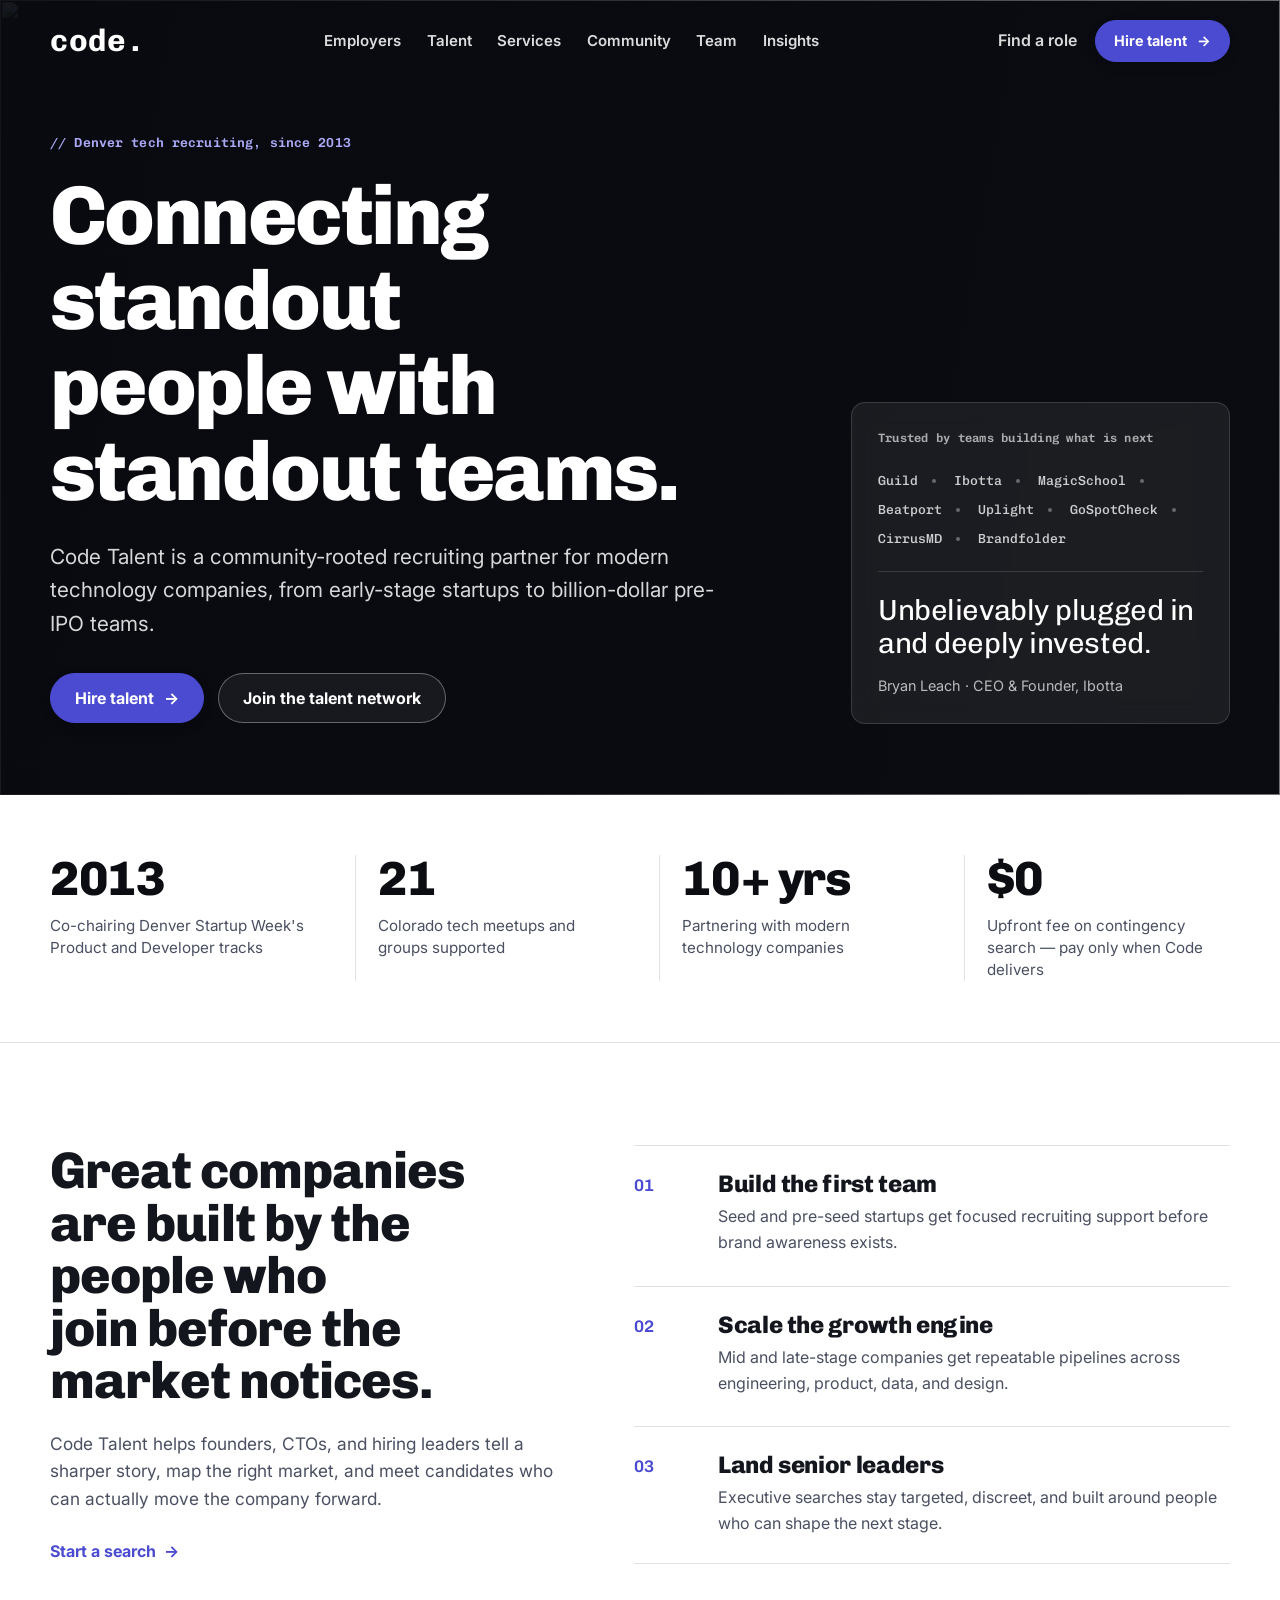
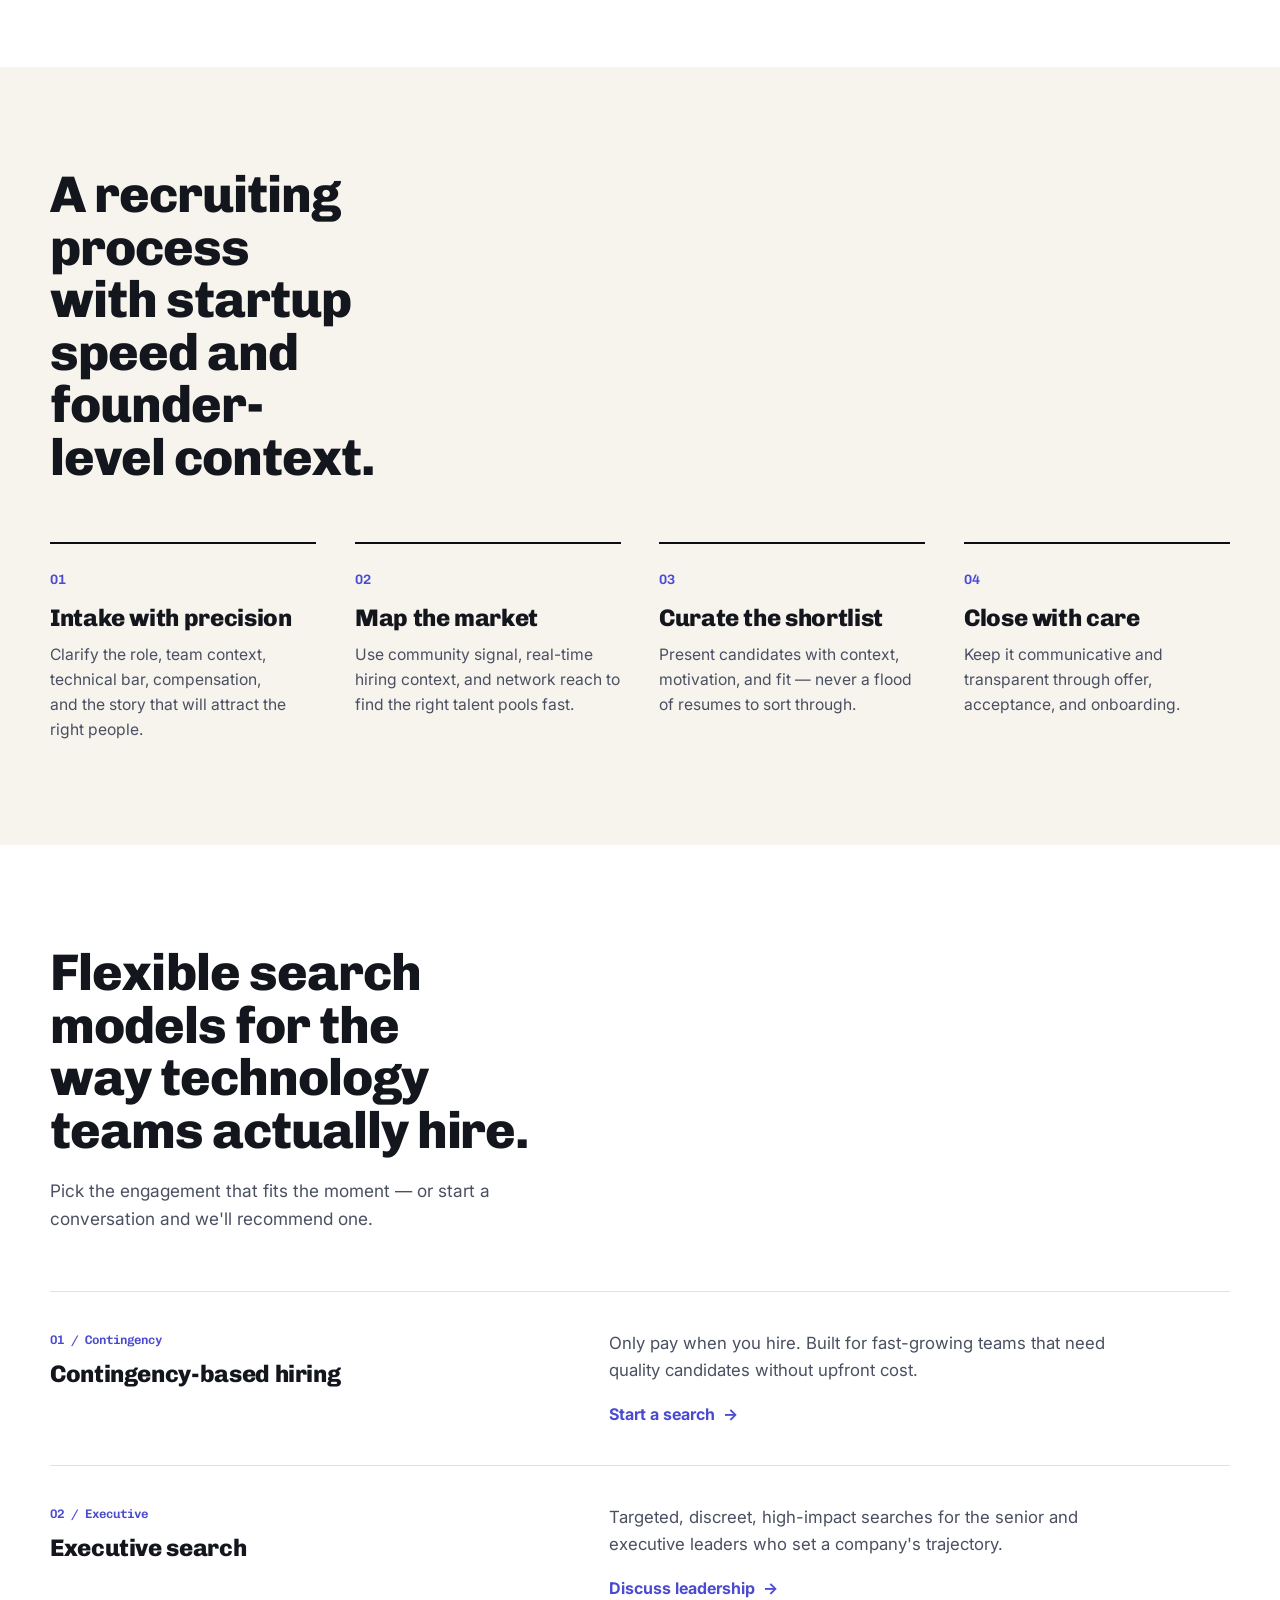
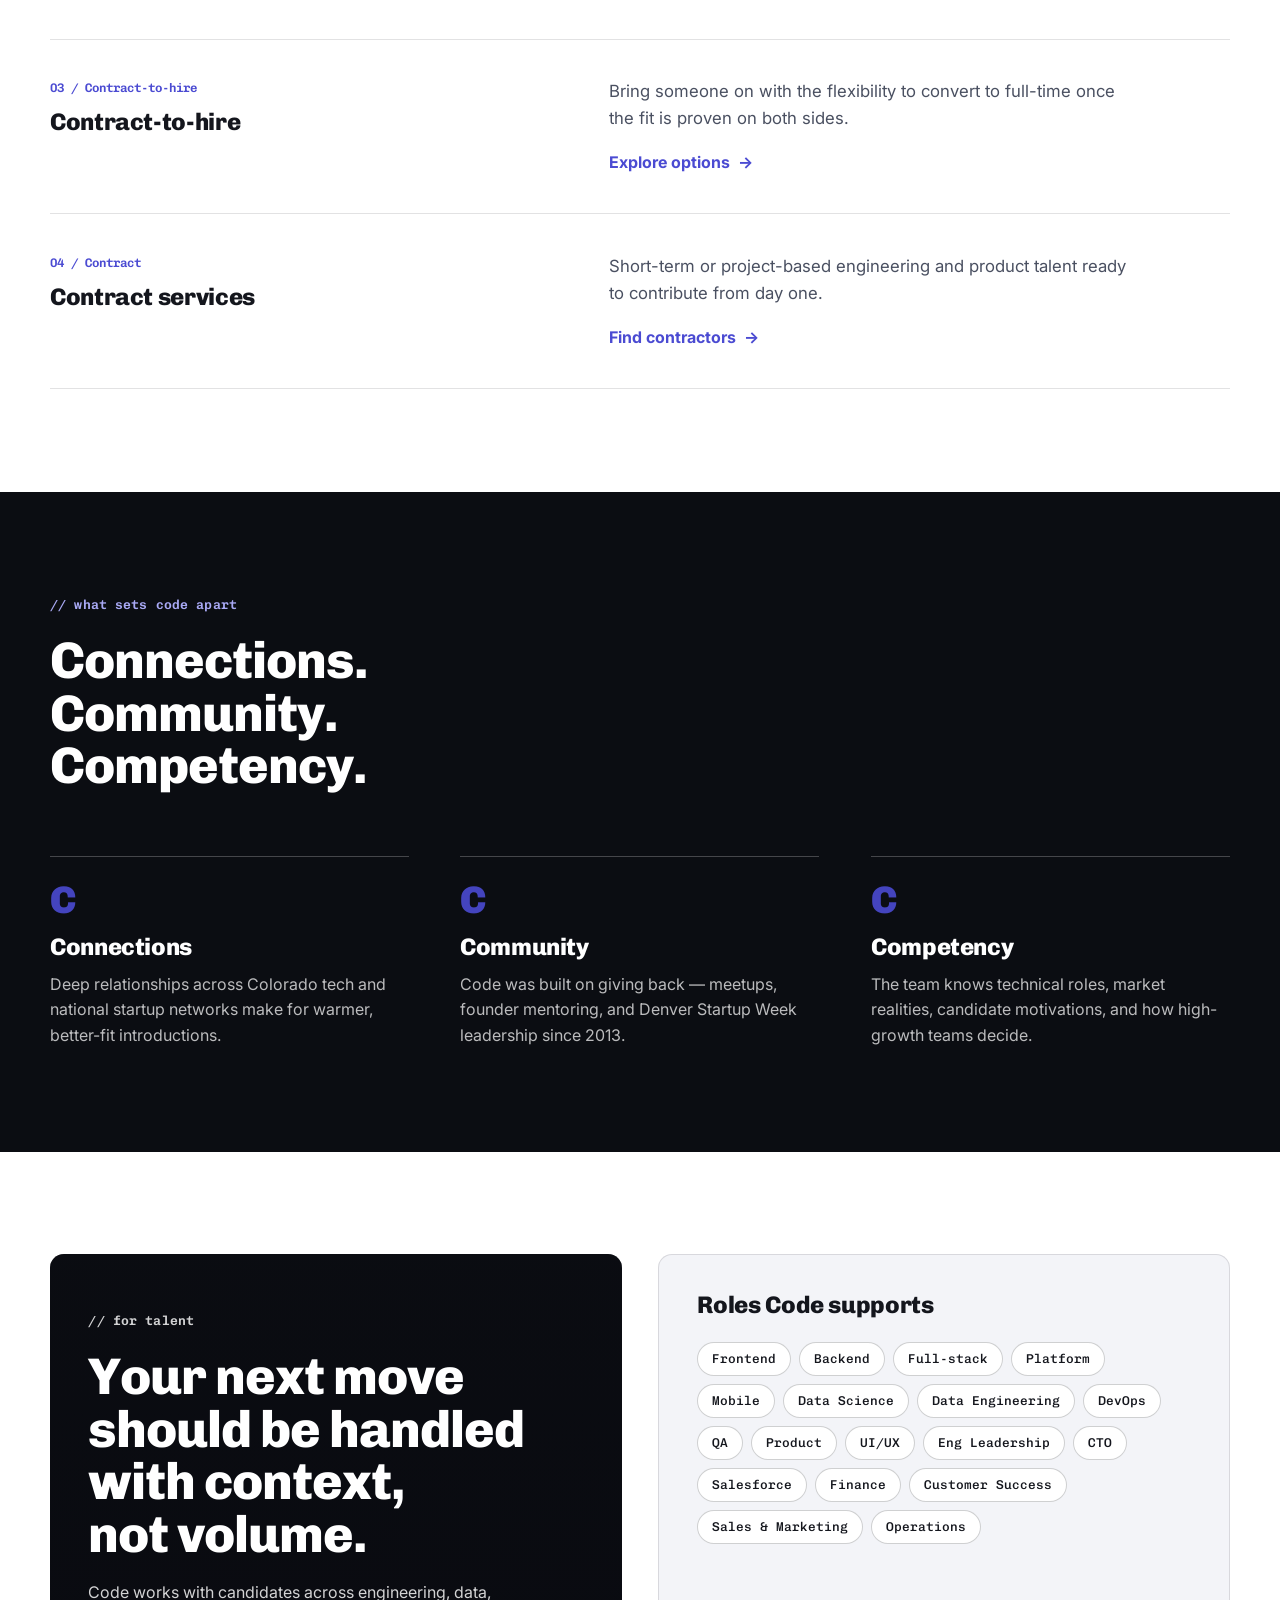
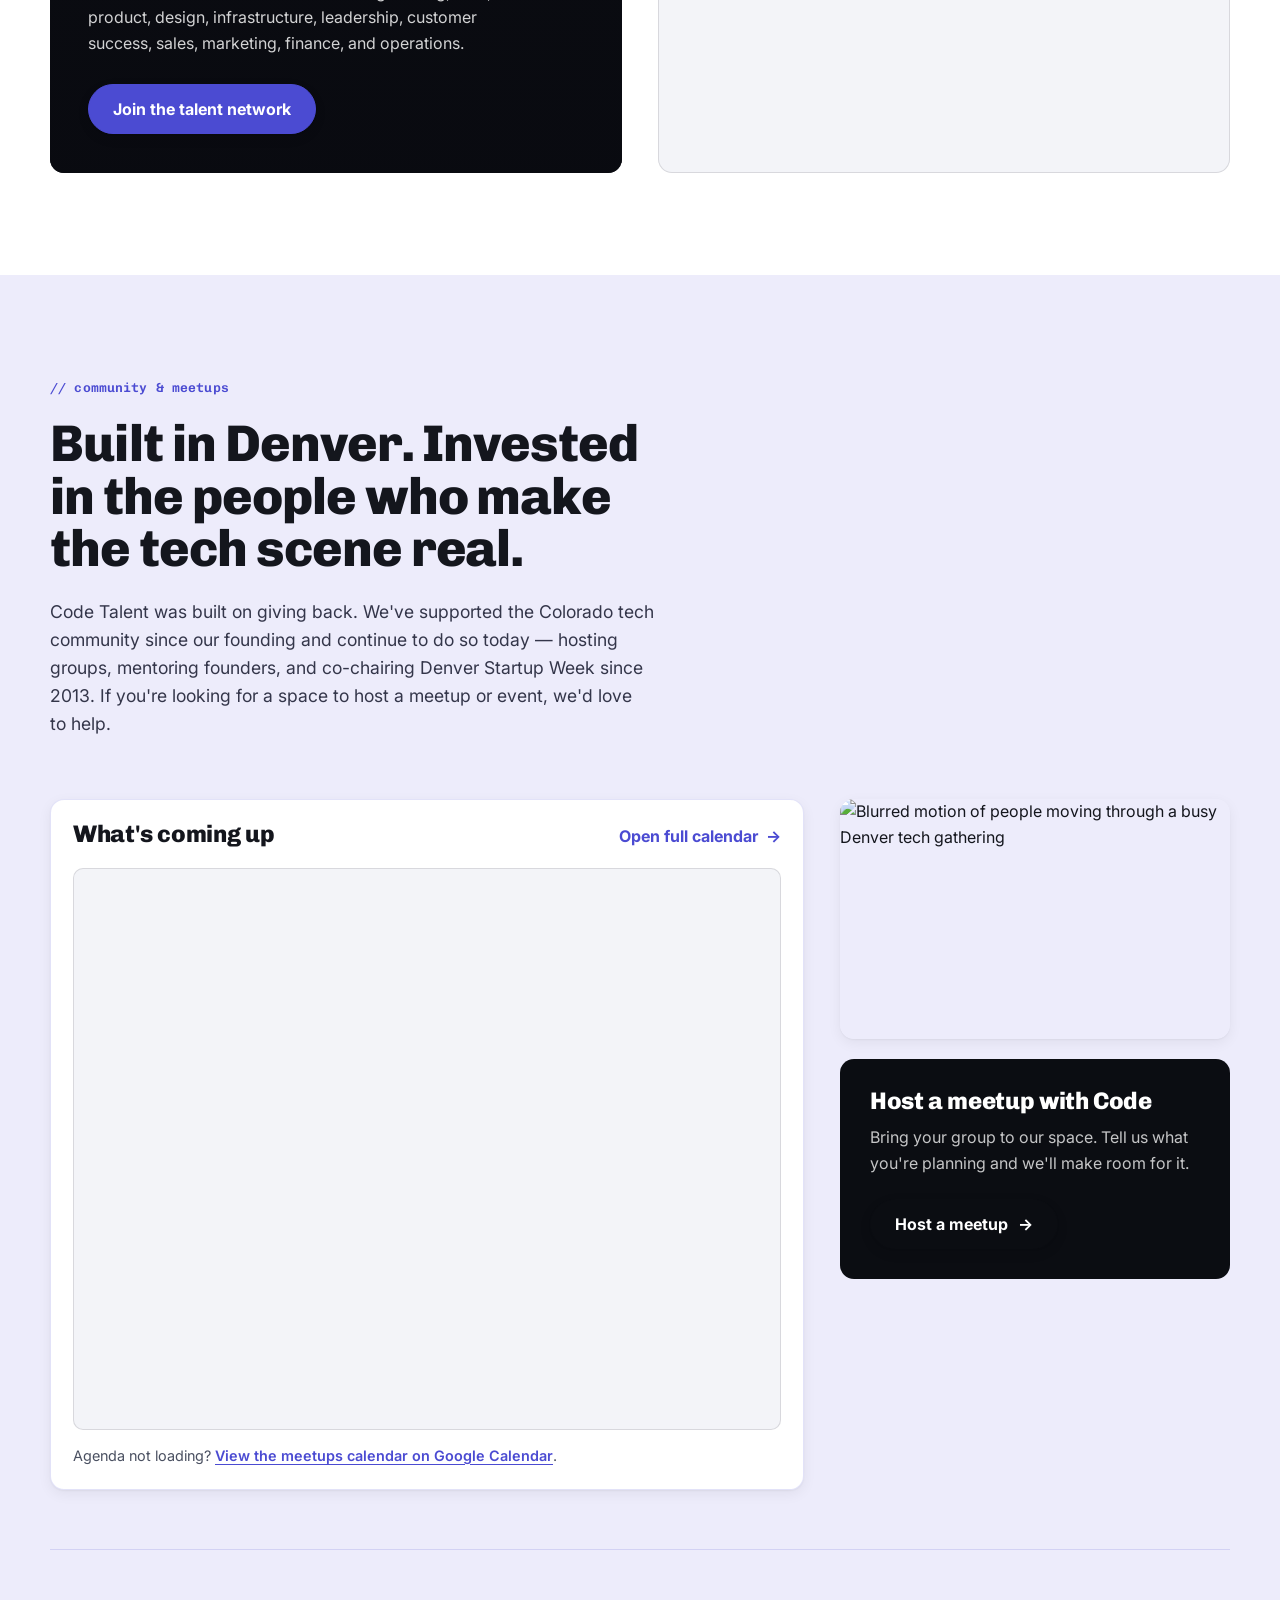
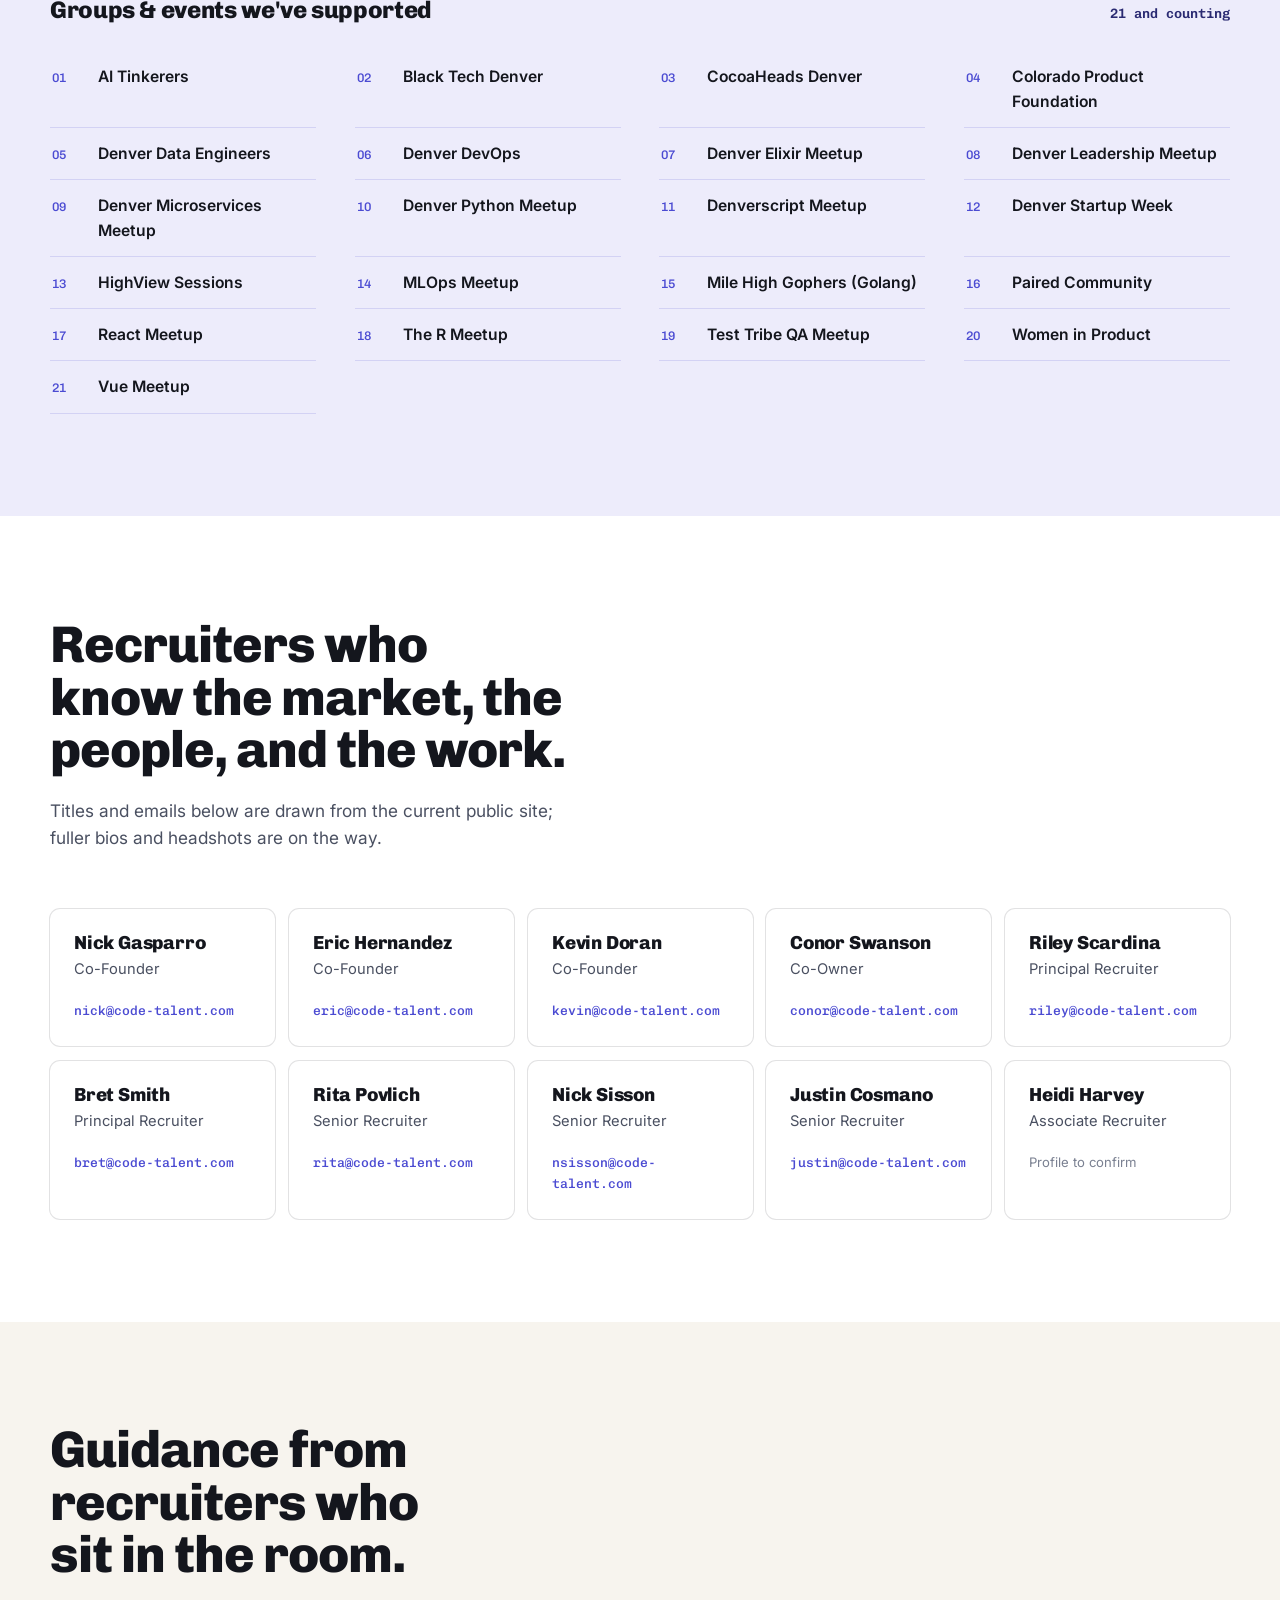
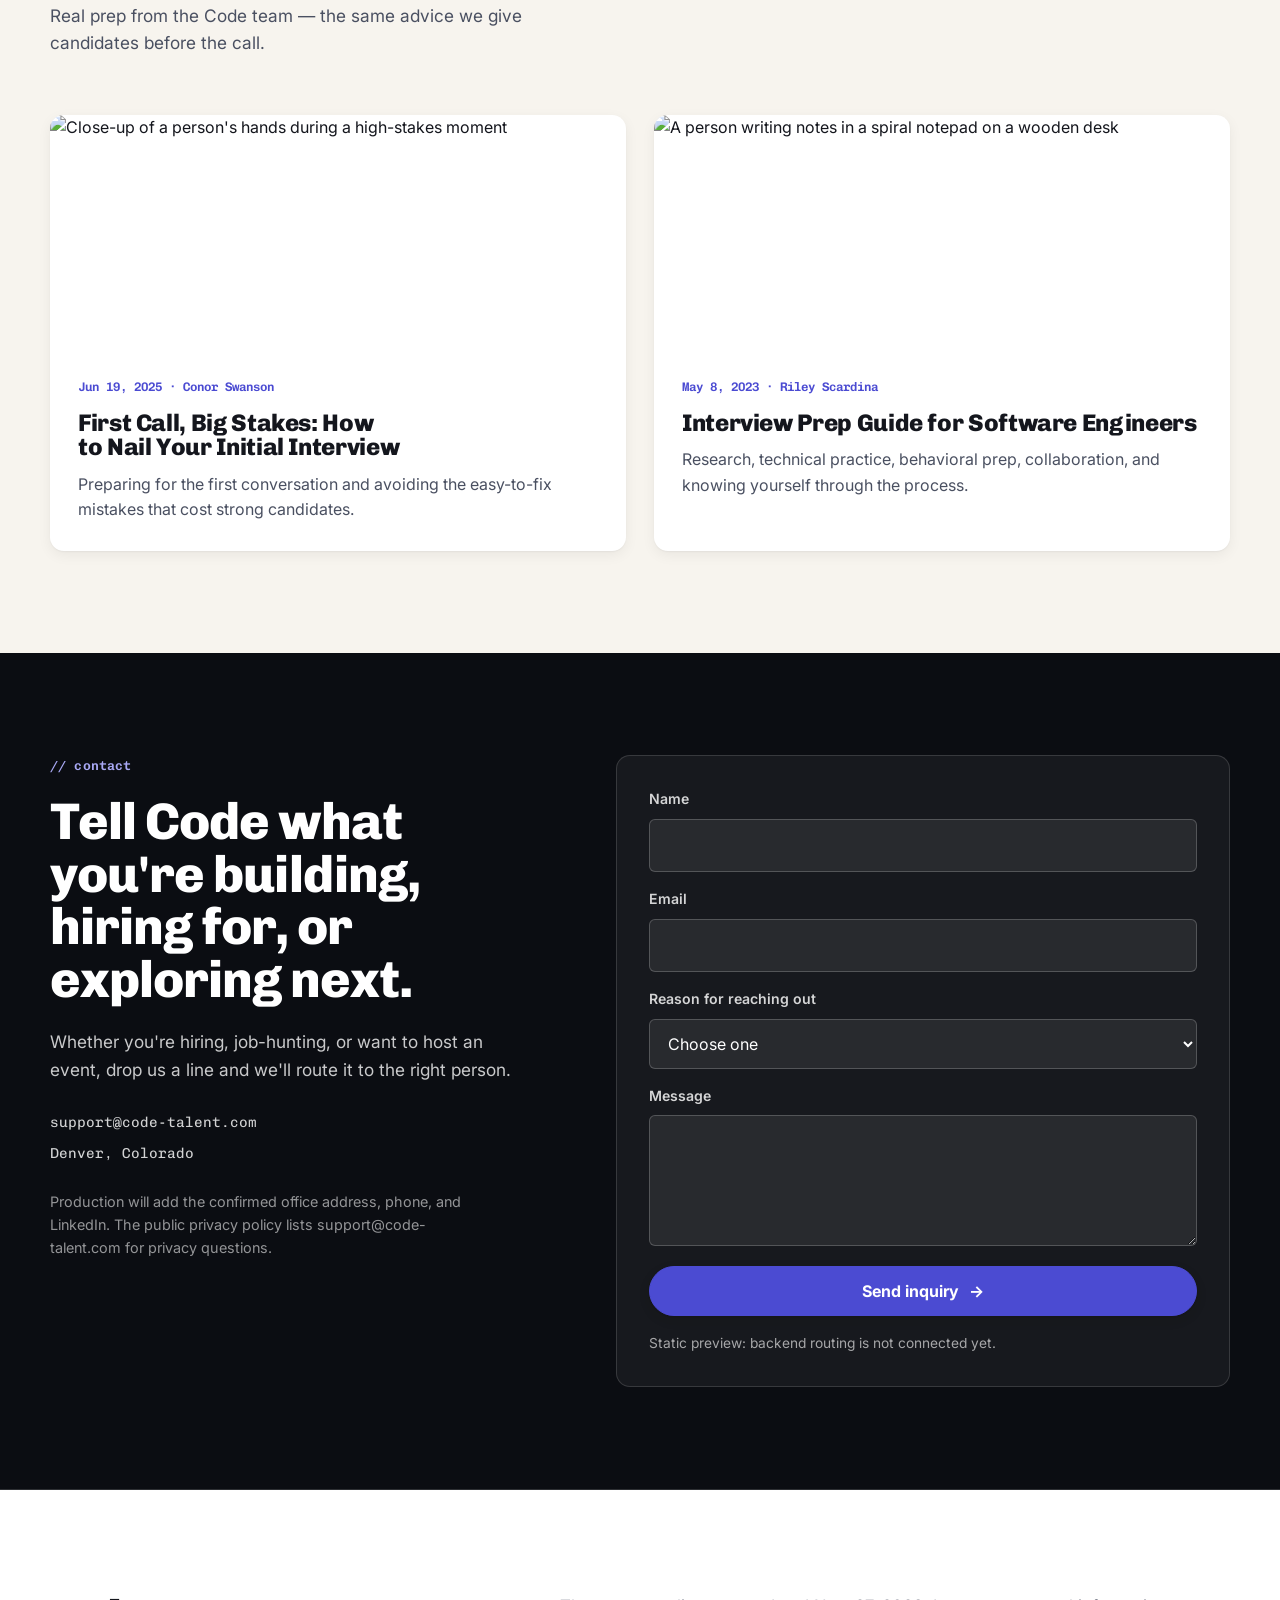
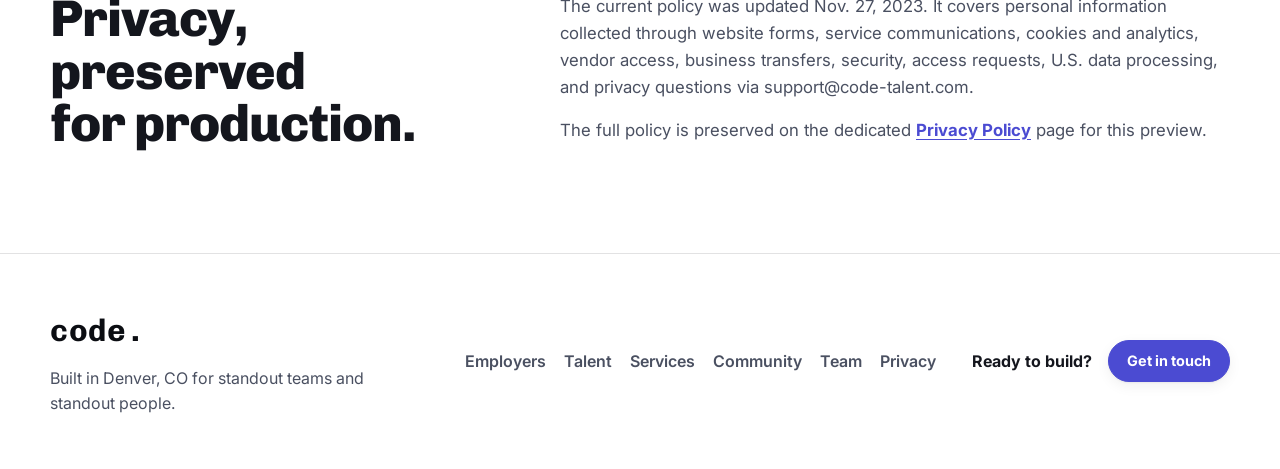
==== commit 0b16f1f8: "Ramp Code Talent preview site" ====
--- a/site/index.html
+++ b/site/index.html
@@ -6,20 +6,26 @@
     <title>code. | Denver tech recruiting for standout teams</title>
     <meta
       name="description"
-      content="Code Talent connects standout technical talent with ambitious teams. Denver-rooted tech recruiting for startups, growth companies, and executive searches."
+      content="Code Talent connects standout technical talent with ambitious teams. Denver-rooted tech recruiting for startups, growth companies, and executive searches, powered by a decade in the Colorado community."
     />
+    <!-- Set the js flag before first paint so reveal motion enhances an already-visible page (no blank-on-no-JS). -->
+    <script>
+      document.documentElement.classList.add("js");
+    </script>
     <link rel="preconnect" href="https://fonts.googleapis.com" />
     <link rel="preconnect" href="https://fonts.gstatic.com" crossorigin />
     <link
-      href="https://fonts.googleapis.com/css2?family=Chivo:wght@500;600;700;800;900&family=Chivo+Mono:wght@400;500;600;700&family=Inter:wght@400;500;600;700;800&display=swap"
+      href="https://fonts.googleapis.com/css2?family=Chivo:wght@400;500;600;700;800;900&family=Chivo+Mono:wght@400;500;600;700&family=Inter:wght@400;500;600;700&display=swap"
       rel="stylesheet"
     />
     <link rel="stylesheet" href="styles.css" />
   </head>
   <body>
+    <a class="skip-link" href="#main">Skip to content</a>
+
     <header class="site-header" data-header>
       <a class="brand" href="#top" aria-label="Code Talent home">code.</a>
-      <nav class="desktop-nav" aria-label="Primary navigation">
+      <nav class="desktop-nav" aria-label="Primary">
         <a href="#employers">Employers</a>
         <a href="#talent">Talent</a>
         <a href="#services">Services</a>
@@ -29,12 +35,12 @@
       </nav>
       <div class="header-actions">
         <a class="ghost-link" href="#talent">Find a role</a>
-        <a class="button button-small" href="#contact">Hire talent <span aria-hidden="true">-></span></a>
-        <button class="menu-toggle" type="button" data-menu-toggle aria-label="Open menu">
+        <a class="button button-small" href="#contact">Hire talent <span class="arrow" aria-hidden="true">&rarr;</span></a>
+        <button class="menu-toggle" type="button" data-menu-toggle aria-expanded="false" aria-controls="mobile-nav" aria-label="Open menu">
           <span></span><span></span><span></span>
         </button>
       </div>
-      <nav class="mobile-nav" data-mobile-nav aria-label="Mobile navigation">
+      <nav id="mobile-nav" class="mobile-nav" data-mobile-nav aria-label="Mobile">
         <a href="#employers">Employers</a>
         <a href="#talent">Talent</a>
         <a href="#services">Services</a>
@@ -45,319 +51,476 @@
       </nav>
     </header>
 
-    <main id="top">
+    <main id="main">
+      <span id="top"></span>
+
+      <!-- HERO -->
       <section class="hero section-ink">
         <div class="hero-media" aria-hidden="true">
           <img
             src="https://cdn.durable.co/blocks/3abPyMldvIsXDn9sPv0dbeE94YKzcHehLIumNaeTvxi5ecfWmJnw3LtG18OvIp3E.jpg"
             alt=""
+            fetchpriority="high"
           />
         </div>
         <div class="container hero-grid">
-          <div class="hero-copy reveal">
-            <p class="eyebrow">// Denver tech recruiting</p>
-            <h1>Connecting standout people with standout teams.</h1>
-            <p class="hero-subhead">
-              Code Talent is a community-rooted recruiting partner for modern technology companies, from early-stage
-              startups to billion-dollar pre-IPO teams.
-            </p>
-            <div class="hero-actions">
-              <a class="button" href="#contact">Hire talent <span aria-hidden="true">-></span></a>
+          <div class="hero-copy">
+            <p class="brand-tag reveal" data-reveal-order="1">// Denver tech recruiting, since 2013</p>
+            <h1 class="reveal" data-reveal-order="2">Connecting standout people with standout teams.</h1>
+            <p class="hero-subhead reveal" data-reveal-order="3">
+              Code Talent is a community-rooted recruiting partner for modern technology companies, from
+              early-stage startups to billion-dollar pre-IPO teams.
+            </p>
+            <div class="hero-actions reveal" data-reveal-order="4">
+              <a class="button" href="#contact">Hire talent <span class="arrow" aria-hidden="true">&rarr;</span></a>
               <a class="button button-secondary" href="#talent">Join the talent network</a>
             </div>
           </div>
-          <div class="hero-panel reveal">
+          <aside class="hero-panel reveal" data-reveal-order="5" aria-label="Client proof">
             <p class="panel-kicker">Trusted by teams building what is next</p>
-            <div class="logo-cloud" aria-label="Selected companies">
-              <span>Guild</span>
-              <span>Ibotta</span>
-              <span>Rachio</span>
-              <span>MagicSchool</span>
-              <span>Beatport</span>
-              <span>Uplight</span>
-              <span>Brandfolder</span>
-              <span>CirrusMD</span>
-            </div>
-            <div class="quote">
-              <p>
-                "Unbelievably plugged in and deeply invested."
-              </p>
-              <span>Bryan Leach, CEO and Founder, Ibotta</span>
-            </div>
-          </div>
-        </div>
-      </section>
-
-      <section class="section section-paper proof-strip" aria-label="Proof points">
-        <div class="container proof-grid">
-          <div class="stat reveal">
-            <strong data-count="2013">2013</strong>
-            <span>co-chairing Denver Startup Week Product and Developer tracks</span>
-          </div>
-          <div class="stat reveal">
-            <strong data-count="21">21</strong>
-            <span>Colorado tech meetups and groups supported</span>
-          </div>
-          <div class="stat reveal">
-            <strong>10+</strong>
-            <span>years partnering with modern technology companies</span>
-          </div>
-          <div class="stat reveal">
-            <strong>0</strong>
-            <span>upfront fee on contingency searches: pay only when Code delivers</span>
-          </div>
-        </div>
-      </section>
-
+            <ul class="logo-cloud" aria-label="Selected companies Code Talent has partnered with">
+              <li>Guild</li>
+              <li>Ibotta</li>
+              <li>MagicSchool</li>
+              <li>Beatport</li>
+              <li>Uplight</li>
+              <li>GoSpotCheck</li>
+              <li>CirrusMD</li>
+              <li>Brandfolder</li>
+            </ul>
+            <figure class="quote">
+              <blockquote>Unbelievably plugged in and deeply invested.</blockquote>
+              <figcaption>Bryan Leach &middot; CEO &amp; Founder, Ibotta</figcaption>
+            </figure>
+          </aside>
+        </div>
+      </section>
+
+      <!-- PROOF BAND -->
+      <section class="section-proof section-white" aria-label="Proof points">
+        <div class="container">
+          <ul class="proof-row">
+            <li class="proof-item reveal">
+              <strong>2013</strong>
+              <span>Co-chairing Denver Startup Week's Product and Developer tracks</span>
+            </li>
+            <li class="proof-item reveal">
+              <strong data-count="21">21</strong>
+              <span>Colorado tech meetups and groups supported</span>
+            </li>
+            <li class="proof-item reveal">
+              <strong>10&#8202;+ yrs</strong>
+              <span>Partnering with modern technology companies</span>
+            </li>
+            <li class="proof-item reveal">
+              <strong>$0</strong>
+              <span>Upfront fee on contingency search &mdash; pay only when Code delivers</span>
+            </li>
+          </ul>
+        </div>
+      </section>
+
+      <!-- EMPLOYERS -->
       <section id="employers" class="section section-white">
         <div class="container split-section">
           <div class="section-copy reveal">
-            <p class="eyebrow">// for employers</p>
-            <h2>Great companies are built by the people who join before the rest of the market notices.</h2>
+            <h2>Great companies are built by the people who join before the market notices.</h2>
             <p>
-              Code Talent helps founders, CTOs, and hiring leaders tell a sharper story, map the right market, and meet
-              candidates who can move the company forward.
-            </p>
-          </div>
-          <div class="path-grid">
-            <article class="path-card reveal">
-              <span class="card-index">01</span>
-              <h3>Build the first team</h3>
-              <p>Seed and pre-seed startups get focused recruiting support before brand awareness exists.</p>
-            </article>
-            <article class="path-card reveal">
-              <span class="card-index">02</span>
-              <h3>Scale the growth engine</h3>
-              <p>Mid and late-stage companies get repeatable pipelines for engineering, product, data, and design.</p>
-            </article>
-            <article class="path-card reveal">
-              <span class="card-index">03</span>
-              <h3>Land senior leaders</h3>
-              <p>Executive searches are targeted, discreet, and built around people who can shape the next stage.</p>
-            </article>
-          </div>
-        </div>
-      </section>
-
+              Code Talent helps founders, CTOs, and hiring leaders tell a sharper story, map the right market, and
+              meet candidates who can actually move the company forward.
+            </p>
+            <a class="text-link" href="#contact">Start a search <span class="arrow" aria-hidden="true">&rarr;</span></a>
+          </div>
+          <ol class="stage-list">
+            <li class="stage reveal">
+              <span class="stage-index">01</span>
+              <div>
+                <h3>Build the first team</h3>
+                <p>Seed and pre-seed startups get focused recruiting support before brand awareness exists.</p>
+              </div>
+            </li>
+            <li class="stage reveal">
+              <span class="stage-index">02</span>
+              <div>
+                <h3>Scale the growth engine</h3>
+                <p>Mid and late-stage companies get repeatable pipelines across engineering, product, data, and design.</p>
+              </div>
+            </li>
+            <li class="stage reveal">
+              <span class="stage-index">03</span>
+              <div>
+                <h3>Land senior leaders</h3>
+                <p>Executive searches stay targeted, discreet, and built around people who can shape the next stage.</p>
+              </div>
+            </li>
+          </ol>
+        </div>
+      </section>
+
+      <!-- PROCESS -->
       <section class="section section-warm">
         <div class="container">
           <div class="section-heading reveal">
-            <p class="eyebrow">// how code works</p>
             <h2>A recruiting process with startup speed and founder-level context.</h2>
           </div>
-          <div class="process-grid">
-            <article class="process-step reveal">
-              <span>01</span>
+          <ol class="process-track">
+            <li class="process-step reveal">
+              <span class="step-num">01</span>
               <h3>Intake with precision</h3>
-              <p>Clarify the role, team context, technical expectations, compensation, and candidate story.</p>
-            </article>
-            <article class="process-step reveal">
-              <span>02</span>
+              <p>Clarify the role, team context, technical bar, compensation, and the story that will attract the right people.</p>
+            </li>
+            <li class="process-step reveal">
+              <span class="step-num">02</span>
               <h3>Map the market</h3>
-              <p>Use community signal, real-time hiring context, and network reach to identify the right talent pools.</p>
-            </article>
-            <article class="process-step reveal">
-              <span>03</span>
+              <p>Use community signal, real-time hiring context, and network reach to find the right talent pools fast.</p>
+            </li>
+            <li class="process-step reveal">
+              <span class="step-num">03</span>
               <h3>Curate the shortlist</h3>
-              <p>Present candidates with context, motivation, and fit instead of flooding teams with resumes.</p>
-            </article>
-            <article class="process-step reveal">
-              <span>04</span>
+              <p>Present candidates with context, motivation, and fit &mdash; never a flood of resumes to sort through.</p>
+            </li>
+            <li class="process-step reveal">
+              <span class="step-num">04</span>
               <h3>Close with care</h3>
-              <p>Keep the process communicative, transparent, and aligned until offer, acceptance, and onboarding.</p>
-            </article>
-          </div>
-        </div>
-      </section>
-
+              <p>Keep it communicative and transparent through offer, acceptance, and onboarding.</p>
+            </li>
+          </ol>
+        </div>
+      </section>
+
+      <!-- SERVICES -->
       <section id="services" class="section section-white">
         <div class="container">
-          <div class="section-heading reveal">
-            <p class="eyebrow">// services</p>
+          <div class="section-heading section-heading-wide reveal">
             <h2>Flexible search models for the way technology teams actually hire.</h2>
-          </div>
-          <div class="service-grid">
-            <article class="service-card reveal">
-              <h3>Contingency-based hiring</h3>
-              <p>Only pay when you hire. Built for teams that need quality candidates without upfront costs.</p>
-              <a href="#contact">Start a search</a>
-            </article>
-            <article class="service-card reveal">
-              <h3>Executive search</h3>
-              <p>Targeted, discreet, high-impact searches for senior and executive leaders.</p>
-              <a href="#contact">Discuss leadership</a>
-            </article>
-            <article class="service-card reveal">
-              <h3>Contract-to-hire</h3>
-              <p>Bring someone on with flexibility before making a full-time commitment.</p>
-              <a href="#contact">Explore options</a>
-            </article>
-            <article class="service-card reveal">
-              <h3>Contract services</h3>
-              <p>Short-term or project-based engineering and product talent ready to contribute quickly.</p>
-              <a href="#contact">Find contractors</a>
-            </article>
-          </div>
-        </div>
-      </section>
-
-      <section class="section section-ink narrative-band">
-        <div class="container narrative-grid">
-          <div class="reveal">
-            <p class="eyebrow">// what sets code apart</p>
-            <h2>Connections, community, competency.</h2>
-          </div>
-          <div class="pillar-list">
+            <p>Pick the engagement that fits the moment &mdash; or start a conversation and we'll recommend one.</p>
+          </div>
+          <dl class="service-ledger">
+            <div class="service-row reveal">
+              <dt>
+                <span class="service-tag">01 / Contingency</span>
+                <h3>Contingency-based hiring</h3>
+              </dt>
+              <dd>
+                <p>Only pay when you hire. Built for fast-growing teams that need quality candidates without upfront cost.</p>
+                <a class="text-link" href="#contact">Start a search <span class="arrow" aria-hidden="true">&rarr;</span></a>
+              </dd>
+            </div>
+            <div class="service-row reveal">
+              <dt>
+                <span class="service-tag">02 / Executive</span>
+                <h3>Executive search</h3>
+              </dt>
+              <dd>
+                <p>Targeted, discreet, high-impact searches for the senior and executive leaders who set a company's trajectory.</p>
+                <a class="text-link" href="#contact">Discuss leadership <span class="arrow" aria-hidden="true">&rarr;</span></a>
+              </dd>
+            </div>
+            <div class="service-row reveal">
+              <dt>
+                <span class="service-tag">03 / Contract-to-hire</span>
+                <h3>Contract-to-hire</h3>
+              </dt>
+              <dd>
+                <p>Bring someone on with the flexibility to convert to full-time once the fit is proven on both sides.</p>
+                <a class="text-link" href="#contact">Explore options <span class="arrow" aria-hidden="true">&rarr;</span></a>
+              </dd>
+            </div>
+            <div class="service-row reveal">
+              <dt>
+                <span class="service-tag">04 / Contract</span>
+                <h3>Contract services</h3>
+              </dt>
+              <dd>
+                <p>Short-term or project-based engineering and product talent ready to contribute from day one.</p>
+                <a class="text-link" href="#contact">Find contractors <span class="arrow" aria-hidden="true">&rarr;</span></a>
+              </dd>
+            </div>
+          </dl>
+        </div>
+      </section>
+
+      <!-- PILLARS -->
+      <section class="section section-ink pillars">
+        <div class="container">
+          <div class="pillars-head reveal">
+            <p class="brand-tag">// what sets code apart</p>
+            <h2>Connections. Community. Competency.</h2>
+          </div>
+          <div class="pillar-columns">
             <article class="pillar reveal">
+              <span class="pillar-letter" aria-hidden="true">C</span>
               <h3>Connections</h3>
-              <p>Deep relationships across Colorado tech and national startup networks create warmer, better-fit introductions.</p>
+              <p>Deep relationships across Colorado tech and national startup networks make for warmer, better-fit introductions.</p>
             </article>
             <article class="pillar reveal">
+              <span class="pillar-letter" aria-hidden="true">C</span>
               <h3>Community</h3>
-              <p>Code was built on giving back through meetups, founder support, mentoring, and Denver Startup Week leadership.</p>
+              <p>Code was built on giving back &mdash; meetups, founder mentoring, and Denver Startup Week leadership since 2013.</p>
             </article>
             <article class="pillar reveal">
+              <span class="pillar-letter" aria-hidden="true">C</span>
               <h3>Competency</h3>
-              <p>The team knows technical roles, market realities, candidate motivations, and how high-growth teams make decisions.</p>
+              <p>The team knows technical roles, market realities, candidate motivations, and how high-growth teams decide.</p>
             </article>
           </div>
         </div>
       </section>
 
+      <!-- TALENT -->
       <section id="talent" class="section section-white">
         <div class="container audience-grid">
-          <div class="audience-card candidate-card reveal">
-            <p class="eyebrow">// for talent</p>
+          <div class="candidate-card reveal">
+            <p class="brand-tag brand-tag-light">// for talent</p>
             <h2>Your next move should be handled with context, not volume.</h2>
             <p>
-              Code works with candidates across engineering, data, product, design, infrastructure, leadership, customer
-              success, sales, marketing, finance, and operations.
+              Code works with candidates across engineering, data, product, design, infrastructure, leadership,
+              customer success, sales, marketing, finance, and operations.
             </p>
             <a class="button" href="#contact">Join the talent network</a>
           </div>
           <div class="roles-panel reveal">
             <h3>Roles Code supports</h3>
-            <div class="tag-cloud">
-              <span>Frontend</span><span>Backend</span><span>Full-stack</span><span>Platform</span>
-              <span>Mobile</span><span>Data Science</span><span>Data Engineering</span><span>DevOps</span>
-              <span>QA</span><span>Product</span><span>UI/UX</span><span>CTO</span>
-              <span>Salesforce</span><span>Finance</span><span>Customer Success</span><span>Operations</span>
-            </div>
-          </div>
-        </div>
-      </section>
-
-      <section id="community" class="section section-warm community-section">
-        <div class="container community-grid">
-          <div class="community-copy reveal">
-            <p class="eyebrow">// community</p>
+            <ul class="tag-cloud" aria-label="Role categories Code Talent recruits for">
+              <li>Frontend</li><li>Backend</li><li>Full-stack</li><li>Platform</li>
+              <li>Mobile</li><li>Data Science</li><li>Data Engineering</li><li>DevOps</li>
+              <li>QA</li><li>Product</li><li>UI/UX</li><li>Eng Leadership</li>
+              <li>CTO</li><li>Salesforce</li><li>Finance</li><li>Customer Success</li>
+              <li>Sales &amp; Marketing</li><li>Operations</li>
+            </ul>
+          </div>
+        </div>
+      </section>
+
+      <!-- COMMUNITY / MEETUPS -->
+      <section id="community" class="section section-community">
+        <div class="container">
+          <div class="community-head reveal">
+            <p class="brand-tag">// community &amp; meetups</p>
             <h2>Built in Denver. Invested in the people who make the tech scene real.</h2>
-            <p>
-              Code Talent has supported the Colorado tech community since its founding, including meetups, founder
-              mentoring, and Denver Startup Week Product and Developer tracks since 2013.
-            </p>
-            <a class="button button-secondary-dark" href="#contact">Host a meetup with Code</a>
-          </div>
-          <div class="community-media reveal">
-            <img
-              src="https://cdn.durable.co/blocks/5PEGP6IhmyVyu6Lz9Hl8YQFRPQ6qYHFhRtTrOg6n3tP3oMrsqARPJNRsiUVdGFXL.jpg"
-              alt="Code Talent community event"
-            />
-          </div>
-        </div>
-        <div class="container meetup-wrap reveal">
-          <div class="meetup-list" aria-label="Meetups and groups supported by Code Talent">
-            <span>AI Tinkerers</span><span>Black Tech Denver</span><span>CocoaHeads Denver</span>
-            <span>Colorado Product Foundation</span><span>Denver Data Engineers</span><span>Denver DevOps</span>
-            <span>Denver Elixir</span><span>Denver Leadership</span><span>Denver Microservices</span>
-            <span>Denver Python</span><span>Denverscript</span><span>Denver Startup Week</span>
-            <span>HighView Sessions</span><span>MLOps Meetup</span><span>Mile High Gophers</span>
-            <span>Paired Community</span><span>React Meetup</span><span>The R Meetup</span>
-            <span>Test Tribe QA</span><span>Women in Product</span><span>Vue Meetup</span>
-          </div>
-        </div>
-      </section>
-
+            <p class="community-lede">
+              Code Talent was built on giving back. We've supported the Colorado tech community since our founding
+              and continue to do so today &mdash; hosting groups, mentoring founders, and co-chairing Denver Startup
+              Week since 2013. If you're looking for a space to host a meetup or event, we'd love to help.
+            </p>
+          </div>
+
+          <div class="community-layout">
+            <!-- Calendar agenda -->
+            <div class="calendar-panel reveal">
+              <div class="calendar-head">
+                <h3>What's coming up</h3>
+                <a
+                  class="text-link"
+                  href="https://calendar.google.com/calendar/embed?mode=AGENDA&amp;ctz=America%2FDenver&amp;src=Y29kZS10YWxlbnQuY29tX21vZmNtZGxqMWZvdDRxMHJxNG84ZWtvdDFvQGdyb3VwLmNhbGVuZGFyLmdvb2dsZS5jb20&amp;color=%238E24AA&amp;showPrint=0"
+                  target="_blank"
+                  rel="noopener"
+                  >Open full calendar <span class="arrow" aria-hidden="true">&rarr;</span></a
+                >
+              </div>
+              <div class="calendar-frame">
+                <iframe
+                  title="Code Talent community meetups agenda (Google Calendar)"
+                  src="https://calendar.google.com/calendar/embed?mode=AGENDA&amp;ctz=America%2FDenver&amp;src=Y29kZS10YWxlbnQuY29tX21vZmNtZGxqMWZvdDRxMHJxNG84ZWtvdDFvQGdyb3VwLmNhbGVuZGFyLmdvb2dsZS5jb20&amp;color=%238E24AA&amp;showPrint=0"
+                  loading="lazy"
+                  referrerpolicy="no-referrer-when-downgrade"
+                ></iframe>
+              </div>
+              <p class="calendar-fallback">
+                Agenda not loading?
+                <a
+                  href="https://calendar.google.com/calendar/embed?mode=AGENDA&amp;ctz=America%2FDenver&amp;src=Y29kZS10YWxlbnQuY29tX21vZmNtZGxqMWZvdDRxMHJxNG84ZWtvdDFvQGdyb3VwLmNhbGVuZGFyLmdvb2dsZS5jb20&amp;color=%238E24AA&amp;showPrint=0"
+                  target="_blank"
+                  rel="noopener"
+                  >View the meetups calendar on Google Calendar</a
+                >.
+              </p>
+            </div>
+
+            <!-- Host CTA + photo -->
+            <aside class="community-aside reveal">
+              <figure class="community-media">
+                <img
+                  src="https://cdn.durable.co/getty/17Z9nBR3NvjxDk5y1fYtN43wn4YsNpieR27Ax5LYKGOHjJWllQKdqEUbgdgcxDuA.jpeg"
+                  alt="Blurred motion of people moving through a busy Denver tech gathering"
+                  loading="lazy"
+                />
+              </figure>
+              <div class="host-cta">
+                <h3>Host a meetup with Code</h3>
+                <p>Bring your group to our space. Tell us what you're planning and we'll make room for it.</p>
+                <a class="button button-secondary-dark" href="#contact" data-reason="Hosting a meetup"
+                  >Host a meetup <span class="arrow" aria-hidden="true">&rarr;</span></a
+                >
+              </div>
+            </aside>
+          </div>
+
+          <!-- Supported groups: dense indexed directory -->
+          <div class="groups reveal">
+            <div class="groups-head">
+              <h3>Groups &amp; events we've supported</h3>
+              <span class="groups-count">21 and counting</span>
+            </div>
+            <ol class="groups-directory">
+              <li><span class="g-index">01</span><span class="g-name">AI Tinkerers</span></li>
+              <li><span class="g-index">02</span><span class="g-name">Black Tech Denver</span></li>
+              <li><span class="g-index">03</span><span class="g-name">CocoaHeads Denver</span></li>
+              <li><span class="g-index">04</span><span class="g-name">Colorado Product Foundation</span></li>
+              <li><span class="g-index">05</span><span class="g-name">Denver Data Engineers</span></li>
+              <li><span class="g-index">06</span><span class="g-name">Denver DevOps</span></li>
+              <li><span class="g-index">07</span><span class="g-name">Denver Elixir Meetup</span></li>
+              <li><span class="g-index">08</span><span class="g-name">Denver Leadership Meetup</span></li>
+              <li><span class="g-index">09</span><span class="g-name">Denver Microservices Meetup</span></li>
+              <li><span class="g-index">10</span><span class="g-name">Denver Python Meetup</span></li>
+              <li><span class="g-index">11</span><span class="g-name">Denverscript Meetup</span></li>
+              <li><span class="g-index">12</span><span class="g-name">Denver Startup Week</span></li>
+              <li><span class="g-index">13</span><span class="g-name">HighView Sessions</span></li>
+              <li><span class="g-index">14</span><span class="g-name">MLOps Meetup</span></li>
+              <li><span class="g-index">15</span><span class="g-name">Mile High Gophers (Golang)</span></li>
+              <li><span class="g-index">16</span><span class="g-name">Paired Community</span></li>
+              <li><span class="g-index">17</span><span class="g-name">React Meetup</span></li>
+              <li><span class="g-index">18</span><span class="g-name">The R Meetup</span></li>
+              <li><span class="g-index">19</span><span class="g-name">Test Tribe QA Meetup</span></li>
+              <li><span class="g-index">20</span><span class="g-name">Women in Product</span></li>
+              <li><span class="g-index">21</span><span class="g-name">Vue Meetup</span></li>
+            </ol>
+          </div>
+        </div>
+      </section>
+
+      <!-- TEAM -->
       <section id="team" class="section section-white">
         <div class="container">
-          <div class="section-heading reveal">
-            <p class="eyebrow">// team</p>
+          <div class="section-heading section-heading-wide reveal">
             <h2>Recruiters who know the market, the people, and the work.</h2>
-            <p>Profile pages on the current site are mostly stubs; this prototype preserves the roster and upgrades the presentation.</p>
-          </div>
-          <div class="team-grid">
-            <article class="team-card reveal"><h3>Nick Gasparro</h3><p>Co-Founder</p><a href="mailto:nick@code-talent.com">nick@code-talent.com</a></article>
-            <article class="team-card reveal"><h3>Eric Hernandez</h3><p>Co-Founder</p><span>Profile details to confirm</span></article>
-            <article class="team-card reveal"><h3>Kevin Doran</h3><p>Co-Founder</p><span>Profile details to confirm</span></article>
-            <article class="team-card reveal"><h3>Conor Swanson</h3><p>Co-Owner</p><span>Blog author</span></article>
-            <article class="team-card reveal"><h3>Riley Scardina</h3><p>Principal Recruiter</p><a href="mailto:riley@code-talent.com">riley@code-talent.com</a></article>
-            <article class="team-card reveal"><h3>Bret Smith</h3><p>Principal Recruiter</p><span>Profile details to confirm</span></article>
-            <article class="team-card reveal"><h3>Rita Povlich</h3><p>Senior Recruiter</p><a href="mailto:rita@code-talent.com">rita@code-talent.com</a></article>
-            <article class="team-card reveal"><h3>Nick Sisson</h3><p>Senior Recruiter</p><a href="mailto:nsisson@code-talent.com">nsisson@code-talent.com</a></article>
-            <article class="team-card reveal"><h3>Justin Cosmano</h3><p>Senior Recruiter</p><span>Profile details to confirm</span></article>
-            <article class="team-card reveal"><h3>Heidi Harvey</h3><p>Associate Recruiter</p><span>Current profile link needs repair</span></article>
-          </div>
-        </div>
-      </section>
-
-      <section id="insights" class="section section-white insights-section">
-        <div class="container">
-          <div class="section-heading reveal">
-            <p class="eyebrow">// insights</p>
-            <h2>Candidate guidance becomes a real thought-leadership engine.</h2>
-          </div>
-          <div class="insight-grid">
-            <article class="insight-card reveal">
-              <img
-                src="https://cdn.durable.co/getty/2fQHrsNVSp1enBinYEPpgn64UoR9oztwrtDynljVDc5x9BuogCwHtQROeWGT031t.jpeg"
-                alt=""
-              />
-              <div>
-                <span>Jun 19, 2025 | Conor Swanson</span>
-                <h3>First Call, Big Stakes</h3>
-                <p>How candidates can prepare for the first conversation and avoid easy-to-fix mistakes.</p>
-              </div>
-            </article>
-            <article class="insight-card reveal">
-              <img
-                src="https://cdn.durable.co/getty/27TIe68DW6xZ4NbfMlv1jF8DyC2TKX5e4qzJcItnA6QNp0FQwU5FMTiHUDsLRy5Y.jpeg"
-                alt=""
-              />
-              <div>
-                <span>May 8, 2023 | Riley Scardina</span>
+            <p>Titles and emails below are drawn from the current public site; fuller bios and headshots are on the way.</p>
+          </div>
+          <ul class="team-grid">
+            <li class="team-card reveal">
+              <h3>Nick Gasparro</h3>
+              <p class="role">Co-Founder</p>
+              <a class="team-contact" href="mailto:nick@code-talent.com">nick@code-talent.com</a>
+            </li>
+            <li class="team-card reveal">
+              <h3>Eric Hernandez</h3>
+              <p class="role">Co-Founder</p>
+              <a class="team-contact" href="mailto:eric@code-talent.com">eric@code-talent.com</a>
+            </li>
+            <li class="team-card reveal">
+              <h3>Kevin Doran</h3>
+              <p class="role">Co-Founder</p>
+              <a class="team-contact" href="mailto:kevin@code-talent.com">kevin@code-talent.com</a>
+            </li>
+            <li class="team-card reveal">
+              <h3>Conor Swanson</h3>
+              <p class="role">Co-Owner</p>
+              <a class="team-contact" href="mailto:conor@code-talent.com">conor@code-talent.com</a>
+            </li>
+            <li class="team-card reveal">
+              <h3>Riley Scardina</h3>
+              <p class="role">Principal Recruiter</p>
+              <a class="team-contact" href="mailto:riley@code-talent.com">riley@code-talent.com</a>
+            </li>
+            <li class="team-card reveal">
+              <h3>Bret Smith</h3>
+              <p class="role">Principal Recruiter</p>
+              <a class="team-contact" href="mailto:bret@code-talent.com">bret@code-talent.com</a>
+            </li>
+            <li class="team-card reveal">
+              <h3>Rita Povlich</h3>
+              <p class="role">Senior Recruiter</p>
+              <a class="team-contact" href="mailto:rita@code-talent.com">rita@code-talent.com</a>
+            </li>
+            <li class="team-card reveal">
+              <h3>Nick Sisson</h3>
+              <p class="role">Senior Recruiter</p>
+              <a class="team-contact" href="mailto:nsisson@code-talent.com">nsisson@code-talent.com</a>
+            </li>
+            <li class="team-card reveal">
+              <h3>Justin Cosmano</h3>
+              <p class="role">Senior Recruiter</p>
+              <a class="team-contact" href="mailto:justin@code-talent.com">justin@code-talent.com</a>
+            </li>
+            <li class="team-card reveal">
+              <h3>Heidi Harvey</h3>
+              <p class="role">Associate Recruiter</p>
+              <span class="team-note">Profile to confirm</span>
+            </li>
+          </ul>
+        </div>
+      </section>
+
+      <!-- INSIGHTS -->
+      <section id="insights" class="section section-warm">
+        <div class="container">
+          <div class="section-heading section-heading-wide reveal">
+            <h2>Guidance from recruiters who sit in the room.</h2>
+            <p>Real prep from the Code team &mdash; the same advice we give candidates before the call.</p>
+          </div>
+          <ul class="insight-grid">
+            <li class="insight-card reveal">
+              <div class="insight-media">
+                <img
+                  src="https://cdn.durable.co/getty/2fQHrsNVSp1enBinYEPpgn64UoR9oztwrtDynljVDc5x9BuogCwHtQROeWGT031t.jpeg"
+                  alt="Close-up of a person's hands during a high-stakes moment"
+                  loading="lazy"
+                />
+              </div>
+              <div class="insight-body">
+                <span class="insight-meta">Jun 19, 2025 &middot; Conor Swanson</span>
+                <h3>First Call, Big Stakes: How to Nail Your Initial Interview</h3>
+                <p>Preparing for the first conversation and avoiding the easy-to-fix mistakes that cost strong candidates.</p>
+              </div>
+            </li>
+            <li class="insight-card reveal">
+              <div class="insight-media">
+                <img
+                  src="https://cdn.durable.co/getty/27TIe68DW6xZ4NbfMlv1jF8DyC2TKX5e4qzJcItnA6QNp0FQwU5FMTiHUDsLRy5Y.jpeg"
+                  alt="A person writing notes in a spiral notepad on a wooden desk"
+                  loading="lazy"
+                />
+              </div>
+              <div class="insight-body">
+                <span class="insight-meta">May 8, 2023 &middot; Riley Scardina</span>
                 <h3>Interview Prep Guide for Software Engineers</h3>
-                <p>Research, technical practice, behavioral prep, collaboration, and knowing yourself in the process.</p>
-              </div>
-            </article>
-          </div>
-        </div>
-      </section>
-
+                <p>Research, technical practice, behavioral prep, collaboration, and knowing yourself through the process.</p>
+              </div>
+            </li>
+          </ul>
+        </div>
+      </section>
+
+      <!-- CONTACT -->
       <section id="contact" class="section section-ink contact-section">
         <div class="container contact-grid">
           <div class="reveal">
-            <p class="eyebrow">// contact</p>
-            <h2>Tell Code what you are building, hiring for, or exploring next.</h2>
-            <p>
-              The production version should add confirmed office address, phone, LinkedIn, and routed form recipients.
-              The current public privacy policy lists support@code-talent.com for privacy questions.
-            </p>
-            <div class="contact-links">
-              <a href="mailto:support@code-talent.com">support@code-talent.com</a>
-              <span>Denver, Colorado</span>
-            </div>
-          </div>
-          <form class="contact-form reveal" data-contact-form>
+            <p class="brand-tag">// contact</p>
+            <h2>Tell Code what you're building, hiring for, or exploring next.</h2>
+            <p class="contact-lede">
+              Whether you're hiring, job-hunting, or want to host an event, drop us a line and we'll route it to the
+              right person.
+            </p>
+            <ul class="contact-links">
+              <li><a href="mailto:support@code-talent.com">support@code-talent.com</a></li>
+              <li>Denver, Colorado</li>
+            </ul>
+            <p class="contact-note">
+              Production will add the confirmed office address, phone, and LinkedIn. The public privacy policy lists
+              support@code-talent.com for privacy questions.
+            </p>
+          </div>
+          <form class="contact-form reveal" data-contact-form novalidate>
             <label>
-              Name
+              <span>Name</span>
               <input type="text" name="name" autocomplete="name" required />
             </label>
             <label>
-              Email
+              <span>Email</span>
               <input type="email" name="email" autocomplete="email" required />
             </label>
             <label>
-              Reason for reaching out
+              <span>Reason for reaching out</span>
               <select name="reason" required>
                 <option value="">Choose one</option>
                 <option>Hiring talent</option>
@@ -367,30 +530,30 @@
               </select>
             </label>
             <label>
-              Message
-              <textarea name="message" rows="5" required></textarea>
+              <span>Message</span>
+              <textarea name="message" rows="4" required></textarea>
             </label>
-            <button class="button" type="submit">Send inquiry <span aria-hidden="true">-></span></button>
-            <p class="form-note" data-form-note aria-live="polite">Static prototype: backend routing is not connected yet.</p>
+            <button class="button" type="submit">Send inquiry <span class="arrow" aria-hidden="true">&rarr;</span></button>
+            <p class="form-note" data-form-note aria-live="polite">Static preview: backend routing is not connected yet.</p>
           </form>
         </div>
       </section>
 
+      <!-- PRIVACY SUMMARY -->
       <section id="privacy" class="section section-white privacy-section">
         <div class="container privacy-grid">
           <div class="reveal">
-            <p class="eyebrow">// privacy</p>
-            <h2>Privacy policy content preserved for production migration.</h2>
+            <h2>Privacy, preserved for production.</h2>
           </div>
           <div class="privacy-copy reveal">
             <p>
-              The current policy was updated Nov. 27, 2023. It covers personal information collected through website
-              forms, service communications, cookies and analytics, vendor access, business transfers, security, access
-              requests, U.S. data processing, and privacy questions through support@code-talent.com.
+              The current policy was updated Nov.&nbsp;27,&nbsp;2023. It covers personal information collected through
+              website forms, service communications, cookies and analytics, vendor access, business transfers,
+              security, access requests, U.S. data processing, and privacy questions via support@code-talent.com.
             </p>
             <p>
-              The full current policy has been preserved on the dedicated <a href="privacy.html">Privacy Policy</a>
-              page for the preview.
+              The full policy is preserved on the dedicated
+              <a href="privacy.html">Privacy Policy</a> page for this preview.
             </p>
           </div>
         </div>
@@ -399,11 +562,11 @@
 
     <footer class="site-footer">
       <div class="container footer-grid">
-        <div>
+        <div class="footer-brand-block">
           <a class="brand footer-brand" href="#top">code.</a>
           <p>Built in Denver, CO for standout teams and standout people.</p>
         </div>
-        <nav aria-label="Footer navigation">
+        <nav aria-label="Footer">
           <a href="#employers">Employers</a>
           <a href="#talent">Talent</a>
           <a href="#services">Services</a>
--- a/site/styles.css
+++ b/site/styles.css
@@ -1,21 +1,55 @@
+/* ============================================================
+   Code Talent — design system
+   Brand identity (committed): code. wordmark, indigo #4B4BD2,
+   ink / paper. Chivo (display) + Chivo Mono (labels) + Inter (body).
+   ============================================================ */
+
 :root {
+  /* Ink / paper */
   --ink: #0b0d12;
-  --ink-2: #111827;
-  --ink-3: #3c4251;
+  --ink-soft: #14161d;
+  --ink-2: #1b1e27;
+  --ink-line: rgba(255, 255, 255, 0.14);
+  --ink-line-strong: rgba(255, 255, 255, 0.24);
+
   --paper: #ffffff;
-  --paper-warm: #f6f2ec;
-  --paper-cool: #f4f5f8;
-  --line: rgba(17, 24, 39, 0.12);
-  --line-dark: rgba(255, 255, 255, 0.16);
+  --paper-warm: #f7f4ee;
+  --paper-cool: #f3f4f8;
+
+  /* Type colors on light */
+  --text: #14161d;
+  --text-muted: #4a5061;
+  --line: rgba(17, 20, 29, 0.12);
+  --line-strong: rgba(17, 20, 29, 0.2);
+
+  /* Indigo ramp */
   --indigo: #4b4bd2;
-  --indigo-dark: #3737aa;
-  --indigo-soft: #eeeeff;
-  --radius: 8px;
-  --radius-lg: 18px;
-  --shadow: 0 20px 60px rgba(11, 13, 18, 0.12);
-  --font-display: "Chivo", Inter, system-ui, sans-serif;
+  --indigo-strong: #3a3ab0;
+  --indigo-deep: #2a2a72;
+  --indigo-wash: #edecfb;
+  --indigo-wash-line: rgba(75, 75, 210, 0.16);
+
+  /* Shape */
+  --radius-sm: 6px;
+  --radius: 10px;
+  --radius-lg: 14px;
+
+  /* Shadows (multi-layer, Jakub) */
+  --shadow-1: 0 1px 2px rgba(11, 13, 18, 0.05), 0 4px 14px rgba(11, 13, 18, 0.06);
+  --shadow-2: 0 2px 6px rgba(11, 13, 18, 0.07), 0 20px 48px rgba(11, 13, 18, 0.12);
+
+  /* Type */
+  --font-display: "Chivo", "Inter", system-ui, sans-serif;
   --font-body: "Inter", system-ui, sans-serif;
   --font-mono: "Chivo Mono", ui-monospace, SFMono-Regular, Consolas, monospace;
+
+  /* Motion */
+  --ease-out: cubic-bezier(0.16, 1, 0.3, 1);
+  --ease: cubic-bezier(0.4, 0, 0.2, 1);
+
+  /* Z-scale */
+  --z-header: 100;
+  --z-skip: 200;
 }
 
 * {
@@ -29,10 +63,12 @@
 body {
   margin: 0;
   background: var(--paper);
-  color: var(--ink);
+  color: var(--text);
   font-family: var(--font-body);
-  line-height: 1.5;
-  text-rendering: geometricPrecision;
+  font-size: 1rem;
+  line-height: 1.6;
+  -webkit-font-smoothing: antialiased;
+  text-rendering: optimizeLegibility;
 }
 
 img {
@@ -52,245 +88,404 @@
   font: inherit;
 }
 
+ul,
+ol,
+dl,
+dd {
+  margin: 0;
+  padding: 0;
+}
+
+li {
+  list-style: none;
+}
+
 ::selection {
   background: var(--indigo);
-  color: white;
+  color: #fff;
 }
 
 :focus-visible {
-  outline: 3px solid rgba(75, 75, 210, 0.45);
+  outline: 3px solid rgba(75, 75, 210, 0.5);
   outline-offset: 3px;
+  border-radius: 2px;
+}
+
+.skip-link {
+  position: fixed;
+  top: 10px;
+  left: 10px;
+  z-index: var(--z-skip);
+  transform: translateY(-160%);
+  padding: 10px 16px;
+  background: var(--ink);
+  color: #fff;
+  border-radius: var(--radius-sm);
+  font-weight: 600;
+  transition: transform 160ms var(--ease);
+}
+
+.skip-link:focus {
+  transform: translateY(0);
 }
 
 .container {
-  width: min(1180px, calc(100% - 40px));
-  margin: 0 auto;
-}
-
-.site-header {
-  position: fixed;
-  inset: 0 0 auto 0;
-  z-index: 50;
-  display: grid;
-  grid-template-columns: auto 1fr auto;
-  align-items: center;
-  gap: 28px;
-  padding: 18px max(24px, calc((100vw - 1180px) / 2));
-  color: white;
-  transition: background 180ms ease, color 180ms ease, border-color 180ms ease;
-}
-
-.site-header.is-scrolled,
-.site-header.is-open {
-  background: rgba(255, 255, 255, 0.92);
-  color: var(--ink);
-  border-bottom: 1px solid var(--line);
-  backdrop-filter: blur(18px);
-}
-
-.brand {
-  font-family: var(--font-mono);
-  font-weight: 700;
-  font-size: clamp(1.55rem, 1.1rem + 1.2vw, 2.15rem);
-  letter-spacing: 0;
-}
-
-.desktop-nav {
-  display: flex;
-  justify-content: center;
-  gap: clamp(14px, 2vw, 30px);
-  font-size: 0.93rem;
-  font-weight: 700;
-}
-
-.desktop-nav a,
-.ghost-link {
-  opacity: 0.86;
-  transition: opacity 160ms ease, color 160ms ease;
-}
-
-.desktop-nav a:hover,
-.ghost-link:hover {
-  opacity: 1;
-  color: var(--indigo);
-}
-
-.header-actions {
-  display: flex;
-  align-items: center;
-  gap: 16px;
-}
-
-.button {
-  display: inline-flex;
-  min-height: 48px;
-  align-items: center;
-  justify-content: center;
-  gap: 10px;
-  padding: 0 22px;
-  border: 1px solid var(--indigo);
-  border-radius: 999px;
-  background: var(--indigo);
-  color: white;
-  font-weight: 800;
-  line-height: 1;
-  box-shadow: 0 10px 30px rgba(75, 75, 210, 0.22);
-  transition: transform 160ms ease, background 160ms ease, border-color 160ms ease, box-shadow 160ms ease;
-}
-
-.button:hover {
-  transform: translateY(-2px);
-  background: var(--indigo-dark);
-  border-color: var(--indigo-dark);
-  box-shadow: 0 16px 40px rgba(75, 75, 210, 0.3);
-}
-
-.button-small {
-  min-height: 40px;
-  padding-inline: 16px;
-  font-size: 0.88rem;
-}
-
-.button-secondary {
-  background: rgba(255, 255, 255, 0.08);
-  border-color: rgba(255, 255, 255, 0.32);
-  box-shadow: none;
-}
-
-.button-secondary:hover {
-  background: white;
-  border-color: white;
-  color: var(--ink);
-}
-
-.button-secondary-dark {
-  background: var(--ink);
-  border-color: var(--ink);
-  color: white;
-}
-
-.menu-toggle {
-  display: none;
-  width: 42px;
-  height: 42px;
-  border: 1px solid currentColor;
-  border-radius: 999px;
-  background: transparent;
-  color: currentColor;
-  align-items: center;
-  justify-content: center;
-  flex-direction: column;
-  gap: 5px;
-}
-
-.menu-toggle span {
-  width: 16px;
-  height: 2px;
-  background: currentColor;
-}
-
-.mobile-nav {
-  display: none;
-}
-
-.section {
-  padding: clamp(78px, 9vw, 132px) 0;
-}
-
-.section-white {
-  background: var(--paper);
-}
-
-.section-warm {
-  background: var(--paper-warm);
-}
-
-.section-ink {
-  background: var(--ink);
-  color: white;
-}
-
-.eyebrow {
-  margin: 0 0 16px;
-  color: var(--indigo);
-  font-family: var(--font-mono);
-  font-size: 0.82rem;
-  font-weight: 700;
-  letter-spacing: 0;
-  text-transform: lowercase;
-}
-
-.section-ink .eyebrow {
-  color: #adadff;
-}
+  width: min(1180px, calc(100% - 48px));
+  margin-inline: auto;
+}
+
+/* ---------- Typography ---------- */
 
 h1,
 h2,
 h3 {
   margin: 0;
   font-family: var(--font-display);
-  letter-spacing: 0;
-  line-height: 0.98;
+  font-weight: 800;
+  line-height: 1.02;
+  letter-spacing: -0.02em;
+  text-wrap: balance;
 }
 
 h1 {
-  max-width: 870px;
-  font-size: clamp(4.2rem, 9vw, 9.5rem);
+  max-width: 15ch;
+  font-size: clamp(2.7rem, 1.7rem + 4.4vw, 5.25rem);
+  letter-spacing: -0.03em;
 }
 
 h2 {
-  font-size: clamp(2.2rem, 4.8vw, 5rem);
+  max-width: 20ch;
+  font-size: clamp(1.9rem, 1.3rem + 2.4vw, 3.25rem);
 }
 
 h3 {
-  font-size: clamp(1.35rem, 1.8vw, 1.9rem);
+  font-size: clamp(1.2rem, 1.05rem + 0.6vw, 1.5rem);
+  letter-spacing: -0.015em;
 }
 
 p {
   margin: 0;
-}
+  text-wrap: pretty;
+}
+
+.brand-tag {
+  margin: 0 0 20px;
+  color: var(--indigo);
+  font-family: var(--font-mono);
+  font-size: 0.82rem;
+  font-weight: 600;
+  letter-spacing: 0.01em;
+}
+
+.section-ink .brand-tag,
+.brand-tag-light {
+  color: #a9a9f5;
+}
+
+/* ---------- Buttons & links ---------- */
+
+.button {
+  display: inline-flex;
+  align-items: center;
+  justify-content: center;
+  gap: 10px;
+  min-height: 50px;
+  padding: 0 24px;
+  border: 1px solid var(--indigo);
+  border-radius: 999px;
+  background: var(--indigo);
+  color: #fff;
+  font-weight: 700;
+  line-height: 1;
+  box-shadow: var(--shadow-1);
+  transition: transform 180ms var(--ease-out), background 180ms var(--ease),
+    box-shadow 180ms var(--ease);
+}
+
+.button:hover {
+  background: var(--indigo-strong);
+  border-color: var(--indigo-strong);
+  transform: translateY(-2px);
+  box-shadow: var(--shadow-2);
+}
+
+.button:active {
+  transform: translateY(0) scale(0.98);
+}
+
+.button .arrow {
+  transition: transform 220ms var(--ease-out);
+}
+
+.button:hover .arrow {
+  transform: translateX(4px);
+}
+
+.button-small {
+  min-height: 42px;
+  padding-inline: 18px;
+  font-size: 0.9rem;
+}
+
+.button-secondary {
+  background: rgba(255, 255, 255, 0.06);
+  border-color: rgba(255, 255, 255, 0.34);
+  box-shadow: none;
+  color: #fff;
+}
+
+.button-secondary:hover {
+  background: #fff;
+  border-color: #fff;
+  color: var(--ink);
+}
+
+.button-secondary-dark {
+  background: var(--ink);
+  border-color: var(--ink);
+  color: #fff;
+}
+
+.button-secondary-dark:hover {
+  background: var(--ink-soft);
+  border-color: var(--ink-soft);
+}
+
+.ghost-link {
+  font-weight: 600;
+  opacity: 0.85;
+  transition: opacity 160ms var(--ease), color 160ms var(--ease);
+}
+
+.ghost-link:hover {
+  opacity: 1;
+}
+
+.text-link {
+  display: inline-flex;
+  align-items: center;
+  gap: 8px;
+  color: var(--indigo);
+  font-weight: 700;
+  transition: gap 200ms var(--ease-out);
+}
+
+.section-ink .text-link,
+.section-community .calendar-head .text-link {
+  color: var(--indigo);
+}
+
+.text-link .arrow {
+  transition: transform 220ms var(--ease-out);
+}
+
+.text-link:hover {
+  gap: 12px;
+}
+
+.text-link:hover .arrow {
+  transform: translateX(3px);
+}
+
+/* ---------- Header ---------- */
+
+.site-header {
+  position: fixed;
+  inset: 0 0 auto 0;
+  z-index: var(--z-header);
+  display: grid;
+  grid-template-columns: auto 1fr auto;
+  align-items: center;
+  gap: 28px;
+  padding: 16px max(24px, calc((100vw - 1180px) / 2));
+  color: #fff;
+  transition: background 240ms var(--ease), color 240ms var(--ease),
+    border-color 240ms var(--ease), box-shadow 240ms var(--ease);
+  border-bottom: 1px solid transparent;
+}
+
+.site-header.is-scrolled,
+.site-header.is-open {
+  background: rgba(255, 255, 255, 0.86);
+  color: var(--text);
+  border-bottom-color: var(--line);
+  box-shadow: 0 1px 0 rgba(11, 13, 18, 0.04);
+  backdrop-filter: saturate(1.4) blur(16px);
+}
+
+.brand {
+  font-family: var(--font-mono);
+  font-weight: 700;
+  font-size: clamp(1.5rem, 1.2rem + 1vw, 1.95rem);
+}
+
+.desktop-nav {
+  display: flex;
+  justify-content: center;
+  gap: clamp(16px, 2vw, 32px);
+  font-size: 0.94rem;
+  font-weight: 600;
+}
+
+.desktop-nav a {
+  position: relative;
+  padding: 4px 0;
+  opacity: 0.86;
+  transition: opacity 160ms var(--ease);
+}
+
+.desktop-nav a::after {
+  content: "";
+  position: absolute;
+  left: 0;
+  bottom: -2px;
+  width: 100%;
+  height: 2px;
+  background: currentColor;
+  transform: scaleX(0);
+  transform-origin: left;
+  transition: transform 220ms var(--ease-out);
+}
+
+.desktop-nav a:hover {
+  opacity: 1;
+}
+
+.desktop-nav a:hover::after {
+  transform: scaleX(1);
+}
+
+.header-actions {
+  display: flex;
+  align-items: center;
+  gap: 18px;
+}
+
+.menu-toggle {
+  display: none;
+  width: 44px;
+  height: 44px;
+  flex-direction: column;
+  align-items: center;
+  justify-content: center;
+  gap: 5px;
+  border: 1px solid currentColor;
+  border-radius: 999px;
+  background: transparent;
+  color: currentColor;
+  cursor: pointer;
+}
+
+.menu-toggle span {
+  width: 16px;
+  height: 2px;
+  background: currentColor;
+  transition: transform 220ms var(--ease-out), opacity 160ms var(--ease);
+}
+
+.site-header.is-open .menu-toggle span:nth-child(1) {
+  transform: translateY(7px) rotate(45deg);
+}
+
+.site-header.is-open .menu-toggle span:nth-child(2) {
+  opacity: 0;
+}
+
+.site-header.is-open .menu-toggle span:nth-child(3) {
+  transform: translateY(-7px) rotate(-45deg);
+}
+
+.mobile-nav {
+  display: none;
+}
+
+/* ---------- Sections ---------- */
+
+.section {
+  padding: clamp(72px, 8vw, 118px) 0;
+}
+
+.section-white {
+  background: var(--paper);
+}
+
+.section-warm {
+  background: var(--paper-warm);
+}
+
+.section-ink {
+  background: var(--ink);
+  color: #fff;
+}
+
+.section-heading {
+  max-width: 34ch;
+  margin-bottom: clamp(38px, 5vw, 58px);
+}
+
+.section-heading-wide {
+  max-width: 52ch;
+}
+
+.section-heading p {
+  margin-top: 20px;
+  color: var(--text-muted);
+  font-size: 1.08rem;
+  max-width: 56ch;
+}
+
+.section-ink .section-heading p {
+  color: rgba(255, 255, 255, 0.72);
+}
+
+/* ---------- Hero ---------- */
 
 .hero {
   position: relative;
-  min-height: 94vh;
   display: flex;
   align-items: center;
+  min-height: min(88vh, 820px);
+  padding: 132px 0 72px;
   overflow: hidden;
-  padding: 120px 0 74px;
+}
+
+.hero-media {
+  position: absolute;
+  inset: 0;
+}
+
+.hero-media img {
+  width: 100%;
+  height: 100%;
+  object-fit: cover;
 }
 
 .hero::after {
   content: "";
   position: absolute;
   inset: 0;
-  background: linear-gradient(90deg, rgba(11, 13, 18, 0.92), rgba(11, 13, 18, 0.72) 47%, rgba(11, 13, 18, 0.42));
-}
-
-.hero-media {
-  position: absolute;
-  inset: 0;
-}
-
-.hero-media img {
-  width: 100%;
-  height: 100%;
-  object-fit: cover;
+  background: linear-gradient(
+    100deg,
+    rgba(9, 10, 16, 0.94) 0%,
+    rgba(9, 10, 16, 0.78) 46%,
+    rgba(9, 10, 16, 0.42) 100%
+  );
 }
 
 .hero-grid {
   position: relative;
   z-index: 2;
   display: grid;
-  grid-template-columns: minmax(0, 1.35fr) minmax(320px, 0.65fr);
-  gap: 48px;
+  grid-template-columns: minmax(0, 1.32fr) minmax(300px, 0.68fr);
+  gap: clamp(36px, 5vw, 72px);
   align-items: end;
 }
 
 .hero-subhead {
-  max-width: 660px;
-  margin-top: 28px;
-  color: rgba(255, 255, 255, 0.82);
-  font-size: clamp(1.1rem, 1.5vw, 1.34rem);
+  max-width: 56ch;
+  margin-top: 26px;
+  color: rgba(255, 255, 255, 0.84);
+  font-size: clamp(1.08rem, 1rem + 0.5vw, 1.3rem);
 }
 
 .hero-actions {
@@ -301,277 +496,306 @@
 }
 
 .hero-panel {
-  align-self: stretch;
+  display: flex;
+  flex-direction: column;
+  gap: 22px;
+  padding: 26px;
+  border: 1px solid var(--ink-line);
+  border-radius: var(--radius-lg);
+  background: rgba(255, 255, 255, 0.07);
+  backdrop-filter: blur(14px);
+}
+
+.panel-kicker {
+  color: rgba(255, 255, 255, 0.64);
+  font-family: var(--font-mono);
+  font-size: 0.76rem;
+  font-weight: 600;
+  letter-spacing: 0.02em;
+}
+
+.logo-cloud {
+  display: flex;
+  flex-wrap: wrap;
+  gap: 8px 18px;
+  font-family: var(--font-mono);
+  font-size: 0.82rem;
+  font-weight: 500;
+  color: rgba(255, 255, 255, 0.78);
+}
+
+.logo-cloud li {
+  position: relative;
+  padding-right: 18px;
+}
+
+.logo-cloud li:not(:last-child)::after {
+  content: "";
+  position: absolute;
+  right: 0;
+  top: 50%;
+  width: 4px;
+  height: 4px;
+  border-radius: 999px;
+  background: rgba(255, 255, 255, 0.34);
+  transform: translateY(-50%);
+}
+
+.quote {
+  margin: 0;
+  padding-top: 22px;
+  border-top: 1px solid var(--ink-line);
+}
+
+.quote blockquote {
+  margin: 0;
+  font-family: var(--font-display);
+  font-size: clamp(1.35rem, 1.1rem + 0.9vw, 1.85rem);
+  line-height: 1.12;
+  letter-spacing: -0.015em;
+}
+
+.quote figcaption {
+  margin-top: 14px;
+  color: rgba(255, 255, 255, 0.7);
+  font-size: 0.9rem;
+}
+
+/* ---------- Proof band ---------- */
+
+.section-proof {
+  padding: clamp(40px, 5vw, 60px) 0;
+  border-bottom: 1px solid var(--line);
+}
+
+.proof-row {
+  display: grid;
+  grid-template-columns: repeat(4, 1fr);
+  gap: clamp(20px, 3vw, 44px);
+}
+
+.proof-item {
+  padding-left: 22px;
+  border-left: 1px solid var(--line);
+}
+
+.proof-item:first-child {
+  padding-left: 0;
+  border-left: none;
+}
+
+.proof-item strong {
+  display: block;
+  font-family: var(--font-display);
+  font-weight: 800;
+  font-size: clamp(2rem, 1.4rem + 2vw, 3rem);
+  letter-spacing: -0.03em;
+  line-height: 1;
+  color: var(--ink);
+}
+
+.proof-item span {
+  display: block;
+  margin-top: 12px;
+  color: var(--text-muted);
+  font-size: 0.95rem;
+  line-height: 1.45;
+}
+
+/* ---------- Split (employers) ---------- */
+
+.split-section {
+  display: grid;
+  grid-template-columns: minmax(0, 0.92fr) minmax(0, 1.08fr);
+  gap: clamp(40px, 6vw, 88px);
+  align-items: start;
+}
+
+.section-copy p {
+  margin-top: 22px;
+  color: var(--text-muted);
+  font-size: 1.08rem;
+  max-width: 46ch;
+}
+
+.section-copy .text-link {
+  margin-top: 26px;
+}
+
+.stage-list {
+  display: grid;
+  gap: 4px;
+}
+
+.stage {
+  display: grid;
+  grid-template-columns: 64px 1fr;
+  gap: 20px;
+  padding: 26px 0;
+  border-top: 1px solid var(--line);
+}
+
+.stage:last-child {
+  border-bottom: 1px solid var(--line);
+}
+
+.stage-index {
+  font-family: var(--font-mono);
+  font-size: 1.05rem;
+  font-weight: 600;
+  color: var(--indigo);
+}
+
+.stage p {
+  margin-top: 8px;
+  color: var(--text-muted);
+}
+
+/* ---------- Process ---------- */
+
+.process-track {
+  display: grid;
+  grid-template-columns: repeat(4, 1fr);
+  gap: clamp(20px, 3vw, 40px);
+}
+
+.process-step {
+  padding-top: 22px;
+  border-top: 2px solid var(--ink);
+}
+
+.step-num {
+  font-family: var(--font-mono);
+  font-size: 0.85rem;
+  font-weight: 600;
+  color: var(--indigo);
+}
+
+.process-step h3 {
+  margin-top: 14px;
+}
+
+.process-step p {
+  margin-top: 12px;
+  color: var(--text-muted);
+  font-size: 0.98rem;
+}
+
+/* ---------- Services ledger ---------- */
+
+.service-ledger {
+  border-top: 1px solid var(--line);
+}
+
+.service-row {
+  display: grid;
+  grid-template-columns: minmax(0, 0.9fr) minmax(0, 1.1fr);
+  gap: clamp(20px, 4vw, 64px);
+  padding: clamp(26px, 3vw, 38px) 0;
+  border-bottom: 1px solid var(--line);
+  transition: background 200ms var(--ease);
+}
+
+.service-row:hover {
+  background: var(--paper-cool);
+}
+
+.service-tag {
+  display: block;
+  margin-bottom: 12px;
+  font-family: var(--font-mono);
+  font-size: 0.78rem;
+  font-weight: 600;
+  color: var(--indigo);
+}
+
+.service-row dd {
+  display: flex;
+  flex-direction: column;
+  align-items: flex-start;
+  gap: 18px;
+}
+
+.service-row dd p {
+  color: var(--text-muted);
+  font-size: 1.05rem;
+  max-width: 48ch;
+}
+
+/* ---------- Pillars (ink) ---------- */
+
+.pillars-head {
+  max-width: 30ch;
+  margin-bottom: clamp(42px, 5vw, 64px);
+}
+
+.pillar-columns {
+  display: grid;
+  grid-template-columns: repeat(3, 1fr);
+  gap: clamp(28px, 4vw, 56px);
+}
+
+.pillar {
+  position: relative;
+  padding-top: 24px;
+  border-top: 1px solid var(--ink-line-strong);
+}
+
+.pillar-letter {
+  display: block;
+  font-family: var(--font-display);
+  font-weight: 900;
+  font-size: 2.4rem;
+  line-height: 1;
+  color: var(--indigo);
+  opacity: 0.9;
+}
+
+.pillar h3 {
+  margin-top: 16px;
+}
+
+.pillar p {
+  margin-top: 12px;
+  color: rgba(255, 255, 255, 0.72);
+}
+
+/* ---------- Talent ---------- */
+
+.audience-grid {
+  display: grid;
+  grid-template-columns: minmax(0, 1fr) minmax(0, 1fr);
+  gap: clamp(24px, 3vw, 36px);
+  align-items: stretch;
+}
+
+.candidate-card {
+  position: relative;
   display: flex;
   flex-direction: column;
   justify-content: flex-end;
-  gap: 24px;
-  min-height: 470px;
-  padding: 24px;
-  border: 1px solid var(--line-dark);
+  min-height: 460px;
+  padding: clamp(28px, 3vw, 40px);
   border-radius: var(--radius-lg);
-  background: rgba(255, 255, 255, 0.08);
-  backdrop-filter: blur(18px);
-}
-
-.panel-kicker {
-  color: rgba(255, 255, 255, 0.62);
-  font-family: var(--font-mono);
-  font-size: 0.78rem;
-  font-weight: 700;
-  text-transform: uppercase;
-}
-
-.logo-cloud {
-  display: flex;
-  flex-wrap: wrap;
-  gap: 10px;
-}
-
-.logo-cloud span,
-.tag-cloud span,
-.meetup-list span {
-  display: inline-flex;
-  align-items: center;
-  min-height: 34px;
-  padding: 0 12px;
-  border: 1px solid currentColor;
-  border-radius: 999px;
-  font-family: var(--font-mono);
-  font-size: 0.78rem;
-  font-weight: 700;
-  opacity: 0.86;
-}
-
-.quote {
-  padding-top: 22px;
-  border-top: 1px solid var(--line-dark);
-}
-
-.quote p {
-  font-family: var(--font-display);
-  font-size: clamp(1.45rem, 2vw, 2.15rem);
-  line-height: 1.05;
-}
-
-.quote span {
-  display: block;
-  margin-top: 14px;
-  color: rgba(255, 255, 255, 0.72);
-  font-size: 0.93rem;
-}
-
-.proof-strip {
-  border-bottom: 1px solid var(--line);
-}
-
-.proof-grid {
-  display: grid;
-  grid-template-columns: repeat(4, 1fr);
-  gap: 1px;
-  background: var(--line);
-  border: 1px solid var(--line);
-  border-radius: var(--radius-lg);
+  background: var(--ink);
+  color: #fff;
   overflow: hidden;
-}
-
-.stat {
-  min-height: 180px;
-  padding: 28px;
-  background: white;
-}
-
-.stat strong {
-  display: block;
-  color: var(--ink);
-  font-family: var(--font-display);
-  font-size: clamp(2.2rem, 4vw, 4.4rem);
-  line-height: 0.9;
-}
-
-.stat span {
-  display: block;
-  margin-top: 14px;
-  color: var(--ink-3);
-  font-weight: 650;
-}
-
-.split-section,
-.narrative-grid,
-.audience-grid,
-.community-grid,
-.contact-grid,
-.privacy-grid {
-  display: grid;
-  grid-template-columns: minmax(0, 0.9fr) minmax(0, 1.1fr);
-  gap: clamp(40px, 7vw, 88px);
-  align-items: start;
-}
-
-.section-copy p,
-.section-heading p,
-.audience-card p,
-.community-copy p,
-.contact-grid p,
-.privacy-copy p {
-  margin-top: 22px;
-  color: var(--ink-3);
-  font-size: 1.05rem;
-}
-
-.section-ink .section-copy p,
-.section-ink .community-copy p,
-.section-ink .contact-grid p {
-  color: rgba(255, 255, 255, 0.72);
-}
-
-.path-grid {
-  display: grid;
-  gap: 16px;
-}
-
-.path-card,
-.process-step,
-.service-card,
-.team-card,
-.insight-card,
-.audience-card,
-.roles-panel,
-.pillar {
-  border: 1px solid var(--line);
-  border-radius: var(--radius-lg);
-  background: white;
-  box-shadow: 0 1px 0 rgba(11, 13, 18, 0.04);
-}
-
-.path-card,
-.process-step,
-.service-card,
-.team-card,
-.roles-panel,
-.pillar {
-  padding: 24px;
-}
-
-.path-card {
-  display: grid;
-  grid-template-columns: 70px 1fr;
-  gap: 18px;
-  align-items: start;
-}
-
-.card-index,
-.process-step span {
-  color: var(--indigo);
-  font-family: var(--font-mono);
-  font-weight: 800;
-}
-
-.path-card p,
-.process-step p,
-.service-card p,
-.team-card p,
-.insight-card p,
-.pillar p,
-.roles-panel p {
-  margin-top: 10px;
-  color: var(--ink-3);
-}
-
-.section-heading {
-  max-width: 840px;
-  margin-bottom: 42px;
-}
-
-.process-grid,
-.service-grid {
-  display: grid;
-  grid-template-columns: repeat(4, 1fr);
-  gap: 16px;
-}
-
-.process-step,
-.service-card,
-.team-card,
-.insight-card {
-  transition: transform 180ms ease, box-shadow 180ms ease, border-color 180ms ease;
-}
-
-.process-step:hover,
-.service-card:hover,
-.team-card:hover,
-.insight-card:hover {
-  transform: translateY(-4px);
-  border-color: rgba(75, 75, 210, 0.3);
-  box-shadow: var(--shadow);
-}
-
-.service-card {
-  min-height: 292px;
-  display: flex;
-  flex-direction: column;
-}
-
-.service-card a,
-.team-card a,
-.contact-links a {
-  margin-top: auto;
-  color: var(--indigo);
-  font-weight: 800;
-}
-
-.narrative-band {
-  position: relative;
-}
-
-.narrative-band::before {
-  content: "";
-  position: absolute;
-  inset: 0;
-  background-image: linear-gradient(rgba(255, 255, 255, 0.045) 1px, transparent 1px),
-    linear-gradient(90deg, rgba(255, 255, 255, 0.045) 1px, transparent 1px);
-  background-size: 42px 42px;
-  pointer-events: none;
-}
-
-.narrative-grid {
-  position: relative;
-  z-index: 1;
-}
-
-.pillar-list {
-  display: grid;
-  gap: 16px;
-}
-
-.pillar {
-  background: rgba(255, 255, 255, 0.08);
-  border-color: var(--line-dark);
-  color: white;
-}
-
-.pillar p {
-  color: rgba(255, 255, 255, 0.7);
-}
-
-.candidate-card {
-  min-height: 500px;
-  display: flex;
-  flex-direction: column;
-  justify-content: flex-end;
-  padding: 34px;
-  background: var(--ink);
-  color: white;
-  overflow: hidden;
-  position: relative;
 }
 
 .candidate-card::before {
   content: "";
   position: absolute;
   inset: 0;
-  background: url("https://cdn.durable.co/blocks/32D6qfnPPLzosxWGniwpJnl6d3G72Oz595QJACydfjY3mSPkZJQs4I3HyFRIFRnA.jpg") center / cover;
-  opacity: 0.34;
+  background: url("https://cdn.durable.co/blocks/32D6qfnPPLzosxWGniwpJnl6d3G72Oz595QJACydfjY3mSPkZJQs4I3HyFRIFRnA.jpg")
+    center / cover no-repeat;
+  opacity: 0.32;
+}
+
+.candidate-card::after {
+  content: "";
+  position: absolute;
+  inset: 0;
+  background: linear-gradient(180deg, rgba(9, 10, 16, 0.35), rgba(9, 10, 16, 0.85));
 }
 
 .candidate-card > * {
@@ -580,7 +804,9 @@
 }
 
 .candidate-card p {
-  color: rgba(255, 255, 255, 0.78);
+  margin-top: 18px;
+  color: rgba(255, 255, 255, 0.82);
+  max-width: 42ch;
 }
 
 .candidate-card .button {
@@ -589,150 +815,394 @@
 }
 
 .roles-panel {
-  align-self: stretch;
+  display: flex;
+  flex-direction: column;
+  padding: clamp(28px, 3vw, 40px);
+  border: 1px solid var(--line);
+  border-radius: var(--radius-lg);
+  background: var(--paper-cool);
 }
 
 .roles-panel h3 {
-  margin-bottom: 22px;
+  margin-bottom: 24px;
 }
 
 .tag-cloud {
   display: flex;
   flex-wrap: wrap;
-  gap: 10px;
-}
-
-.tag-cloud span {
-  color: var(--ink-3);
-  border-color: var(--line);
+  gap: 8px;
+}
+
+.tag-cloud li {
+  display: inline-flex;
+  align-items: center;
+  min-height: 34px;
+  padding: 0 14px;
+  border: 1px solid var(--line-strong);
+  border-radius: 999px;
+  background: #fff;
+  color: var(--text);
+  font-family: var(--font-mono);
+  font-size: 0.8rem;
+  font-weight: 500;
+  transition: border-color 180ms var(--ease), color 180ms var(--ease);
+}
+
+.tag-cloud li:hover {
+  border-color: var(--indigo);
+  color: var(--indigo);
+}
+
+/* ---------- Community / Meetups ---------- */
+
+.section-community {
+  background: var(--indigo-wash);
+  padding: clamp(72px, 8vw, 118px) 0;
+}
+
+.community-head {
+  max-width: 62ch;
+  margin-bottom: clamp(40px, 5vw, 60px);
+}
+
+.community-lede {
+  margin-top: 22px;
+  color: #34364a;
+  font-size: 1.1rem;
+  max-width: 62ch;
+}
+
+.community-layout {
+  display: grid;
+  grid-template-columns: minmax(0, 1.45fr) minmax(0, 0.75fr);
+  gap: clamp(24px, 3vw, 36px);
+  align-items: start;
+  margin-bottom: clamp(40px, 5vw, 60px);
+}
+
+.calendar-panel {
+  padding: 22px;
+  border: 1px solid var(--indigo-wash-line);
+  border-radius: var(--radius-lg);
+  background: #fff;
+  box-shadow: var(--shadow-1);
+}
+
+.calendar-head {
+  display: flex;
+  flex-wrap: wrap;
+  gap: 12px 20px;
+  align-items: baseline;
+  justify-content: space-between;
+  margin-bottom: 18px;
+}
+
+.calendar-frame {
+  border: 1px solid var(--line);
+  border-radius: var(--radius);
+  overflow: hidden;
   background: var(--paper-cool);
 }
 
-.community-copy {
-  align-self: center;
+.calendar-frame iframe {
+  display: block;
+  width: 100%;
+  height: 560px;
+  border: 0;
+}
+
+.calendar-fallback {
+  margin-top: 14px;
+  color: var(--text-muted);
+  font-size: 0.9rem;
+}
+
+.calendar-fallback a {
+  color: var(--indigo);
+  font-weight: 600;
+  text-decoration: underline;
+  text-underline-offset: 3px;
+}
+
+.community-aside {
+  display: flex;
+  flex-direction: column;
+  gap: 20px;
 }
 
 .community-media {
+  margin: 0;
   border-radius: var(--radius-lg);
   overflow: hidden;
-  min-height: 460px;
-  box-shadow: var(--shadow);
+  box-shadow: var(--shadow-1);
 }
 
 .community-media img {
   width: 100%;
-  height: 100%;
-  min-height: 460px;
+  height: 240px;
   object-fit: cover;
 }
 
-.meetup-wrap {
-  margin-top: 42px;
-}
-
-.meetup-list {
+.host-cta {
+  padding: clamp(24px, 2.5vw, 30px);
+  border-radius: var(--radius-lg);
+  background: var(--ink);
+  color: #fff;
+}
+
+.host-cta p {
+  margin: 12px 0 22px;
+  color: rgba(255, 255, 255, 0.76);
+}
+
+/* Supported groups directory */
+.groups {
+  padding-top: clamp(34px, 4vw, 48px);
+  border-top: 1px solid var(--indigo-wash-line);
+}
+
+.groups-head {
   display: flex;
   flex-wrap: wrap;
-  gap: 10px;
-}
-
-.meetup-list span {
-  color: var(--ink-3);
-  border-color: rgba(11, 13, 18, 0.2);
-  background: rgba(255, 255, 255, 0.72);
-}
+  gap: 10px 20px;
+  align-items: baseline;
+  justify-content: space-between;
+  margin-bottom: 26px;
+}
+
+.groups-count {
+  font-family: var(--font-mono);
+  font-size: 0.85rem;
+  font-weight: 600;
+  color: var(--indigo-deep);
+}
+
+.groups-directory {
+  display: grid;
+  grid-template-columns: repeat(auto-fill, minmax(240px, 1fr));
+  gap: 0 clamp(20px, 3vw, 44px);
+  counter-reset: none;
+}
+
+.groups-directory li {
+  display: grid;
+  grid-template-columns: 34px 1fr;
+  align-items: baseline;
+  gap: 12px;
+  padding: 13px 2px;
+  border-bottom: 1px solid var(--indigo-wash-line);
+}
+
+.g-index {
+  font-family: var(--font-mono);
+  font-size: 0.78rem;
+  font-weight: 500;
+  color: var(--indigo);
+}
+
+.g-name {
+  font-weight: 600;
+  color: var(--text);
+  font-size: 0.98rem;
+}
+
+/* ---------- Team ---------- */
 
 .team-grid {
   display: grid;
-  grid-template-columns: repeat(5, 1fr);
-  gap: 16px;
+  grid-template-columns: repeat(auto-fill, minmax(200px, 1fr));
+  gap: 14px;
 }
 
 .team-card {
-  min-height: 190px;
+  padding: 24px;
+  border-radius: var(--radius);
+  background: #fff;
+  box-shadow: 0 0 0 1px var(--line);
+  transition: box-shadow 200ms var(--ease), transform 200ms var(--ease-out);
+}
+
+.team-card:hover {
+  transform: translateY(-3px);
+  box-shadow: var(--shadow-2);
 }
 
 .team-card h3 {
-  font-size: 1.25rem;
-  line-height: 1.1;
-}
-
-.team-card span {
-  display: block;
+  font-size: 1.18rem;
+  letter-spacing: -0.01em;
+}
+
+.team-card .role {
+  margin-top: 6px;
+  color: var(--text-muted);
+  font-size: 0.92rem;
+}
+
+.team-contact {
+  display: inline-block;
   margin-top: 18px;
-  color: var(--ink-3);
-  font-size: 0.88rem;
-}
-
-.insights-section {
-  padding-top: 0;
-}
-
-.insight-grid {
-  display: grid;
-  grid-template-columns: repeat(2, 1fr);
-  gap: 20px;
-}
-
-.insight-card {
-  overflow: hidden;
-}
-
-.insight-card img {
-  width: 100%;
-  height: 250px;
-  object-fit: cover;
-}
-
-.insight-card div {
-  padding: 26px;
-}
-
-.insight-card span {
   color: var(--indigo);
   font-family: var(--font-mono);
-  font-size: 0.8rem;
-  font-weight: 800;
-}
+  font-size: 0.82rem;
+  font-weight: 500;
+  word-break: break-word;
+}
+
+.team-contact:hover {
+  text-decoration: underline;
+  text-underline-offset: 3px;
+}
+
+.team-note {
+  display: inline-block;
+  margin-top: 18px;
+  color: #7a8091;
+  font-size: 0.82rem;
+}
+
+/* ---------- Insights ---------- */
+
+.insight-grid {
+  display: grid;
+  grid-template-columns: repeat(auto-fit, minmax(300px, 1fr));
+  gap: clamp(20px, 3vw, 28px);
+}
+
+.insight-card {
+  display: flex;
+  flex-direction: column;
+  border-radius: var(--radius-lg);
+  overflow: hidden;
+  background: #fff;
+  box-shadow: var(--shadow-1);
+  transition: box-shadow 220ms var(--ease), transform 220ms var(--ease-out);
+}
+
+.insight-card:hover {
+  transform: translateY(-4px);
+  box-shadow: var(--shadow-2);
+}
+
+.insight-media {
+  overflow: hidden;
+}
+
+.insight-media img {
+  width: 100%;
+  height: 230px;
+  object-fit: cover;
+  transition: transform 500ms var(--ease-out);
+}
+
+.insight-card:hover .insight-media img {
+  transform: scale(1.04);
+}
+
+.insight-body {
+  padding: 28px;
+}
+
+.insight-meta {
+  color: var(--indigo);
+  font-family: var(--font-mono);
+  font-size: 0.78rem;
+  font-weight: 600;
+}
+
+.insight-body h3 {
+  margin-top: 12px;
+}
+
+.insight-body p {
+  margin-top: 12px;
+  color: var(--text-muted);
+}
+
+/* ---------- Contact ---------- */
 
 .contact-section {
-  border-bottom: 1px solid var(--line-dark);
+  border-bottom: 1px solid var(--ink-line);
+}
+
+.contact-grid {
+  display: grid;
+  grid-template-columns: minmax(0, 0.9fr) minmax(0, 1.1fr);
+  gap: clamp(36px, 5vw, 80px);
+  align-items: start;
+}
+
+.contact-lede {
+  margin-top: 22px;
+  color: rgba(255, 255, 255, 0.78);
+  font-size: 1.08rem;
+  max-width: 44ch;
 }
 
 .contact-links {
   display: grid;
-  gap: 10px;
+  gap: 8px;
   margin-top: 28px;
-  color: rgba(255, 255, 255, 0.78);
   font-family: var(--font-mono);
+  font-size: 0.9rem;
+  color: rgba(255, 255, 255, 0.82);
+}
+
+.contact-links a:hover {
+  color: #fff;
+  text-decoration: underline;
+  text-underline-offset: 3px;
+}
+
+.contact-note {
+  margin-top: 24px;
+  color: rgba(255, 255, 255, 0.56);
+  font-size: 0.9rem;
+  max-width: 46ch;
 }
 
 .contact-form {
   display: grid;
   gap: 16px;
-  padding: 28px;
-  border: 1px solid var(--line-dark);
+  padding: clamp(24px, 3vw, 32px);
+  border: 1px solid var(--ink-line);
   border-radius: var(--radius-lg);
-  background: rgba(255, 255, 255, 0.08);
+  background: rgba(255, 255, 255, 0.05);
 }
 
 .contact-form label {
   display: grid;
   gap: 8px;
-  color: rgba(255, 255, 255, 0.8);
-  font-size: 0.9rem;
-  font-weight: 750;
+}
+
+.contact-form label span {
+  color: rgba(255, 255, 255, 0.82);
+  font-size: 0.88rem;
+  font-weight: 600;
 }
 
 .contact-form input,
 .contact-form select,
 .contact-form textarea {
   width: 100%;
-  border: 1px solid rgba(255, 255, 255, 0.18);
-  border-radius: var(--radius);
-  background: rgba(255, 255, 255, 0.1);
-  color: white;
-  padding: 14px 14px;
+  padding: 13px 14px;
+  border: 1px solid rgba(255, 255, 255, 0.2);
+  border-radius: var(--radius-sm);
+  background: rgba(255, 255, 255, 0.08);
+  color: #fff;
+  transition: border-color 180ms var(--ease), background 180ms var(--ease);
+}
+
+.contact-form input::placeholder,
+.contact-form textarea::placeholder {
+  color: rgba(255, 255, 255, 0.5);
+}
+
+.contact-form input:focus,
+.contact-form select:focus,
+.contact-form textarea:focus {
+  outline: none;
+  border-color: var(--indigo);
+  background: rgba(255, 255, 255, 0.12);
 }
 
 .contact-form option {
@@ -741,55 +1211,75 @@
 
 .contact-form textarea {
   resize: vertical;
+  min-height: 96px;
+}
+
+.contact-form .button {
+  margin-top: 4px;
 }
 
 .form-note {
-  margin-top: 0;
   color: rgba(255, 255, 255, 0.62);
-  font-size: 0.88rem;
-}
+  font-size: 0.86rem;
+}
+
+/* ---------- Privacy ---------- */
 
 .privacy-grid {
+  display: grid;
+  grid-template-columns: minmax(0, 0.8fr) minmax(0, 1.2fr);
+  gap: clamp(32px, 5vw, 72px);
   align-items: start;
 }
 
 .privacy-copy {
   display: grid;
-  gap: 18px;
-}
-
-.privacy-copy a,
+  gap: 16px;
+  color: var(--text-muted);
+  font-size: 1.05rem;
+}
+
+.privacy-copy a {
+  color: var(--indigo);
+  font-weight: 700;
+  text-decoration: underline;
+  text-underline-offset: 3px;
+}
+
+/* Shared legal page styles (privacy.html) */
+.legal-main {
+  padding-top: 128px;
+}
+
+.legal-copy {
+  max-width: 74ch;
+}
+
+.legal-copy h3 {
+  margin-bottom: 12px;
+  font-size: clamp(1.9rem, 1.3rem + 2.4vw, 3rem);
+}
+
+.legal-copy p {
+  margin: 16px 0 0;
+  color: var(--text-muted);
+}
+
+.legal-copy strong {
+  color: var(--text);
+}
+
 .legal-copy a {
   color: var(--indigo);
-  font-weight: 800;
+  font-weight: 700;
   text-decoration: underline;
   text-underline-offset: 3px;
 }
 
-.legal-main {
-  padding-top: 142px;
-}
-
-.legal-copy {
-  max-width: 860px;
-}
-
-.legal-copy h3 {
-  margin-bottom: 12px;
-  font-size: clamp(2.4rem, 5vw, 4.8rem);
-}
-
-.legal-copy p {
-  margin: 18px 0 0;
-  color: var(--ink-3);
-}
-
-.legal-copy strong {
-  color: var(--ink);
-}
+/* ---------- Footer ---------- */
 
 .site-footer {
-  padding: 46px 0;
+  padding: 52px 0;
   background: var(--paper);
   border-top: 1px solid var(--line);
 }
@@ -797,7 +1287,7 @@
 .footer-grid {
   display: grid;
   grid-template-columns: 1fr auto auto;
-  gap: 40px;
+  gap: 36px;
   align-items: center;
 }
 
@@ -805,39 +1295,63 @@
   color: var(--ink);
 }
 
-.site-footer p {
-  max-width: 340px;
+.footer-brand-block p {
   margin-top: 10px;
-  color: var(--ink-3);
+  max-width: 34ch;
+  color: var(--text-muted);
 }
 
 .site-footer nav {
   display: flex;
   flex-wrap: wrap;
-  gap: 16px;
-  color: var(--ink-3);
-  font-weight: 750;
+  gap: 18px;
+  color: var(--text-muted);
+  font-weight: 600;
+}
+
+.site-footer nav a:hover {
+  color: var(--indigo);
 }
 
 .footer-cta {
   display: flex;
   align-items: center;
   gap: 16px;
-  font-weight: 800;
-}
+  font-weight: 700;
+}
+
+/* ---------- Reveal motion (enhancement only; content never gated) ----------
+   Content is always fully opaque and in place. The reveal is a one-shot
+   "focus-in" (rise + deblur) that plays ONLY when JS adds .is-visible as a
+   section enters the viewport. The hidden offset lives inside the keyframe,
+   not a persistent rule, so offscreen sections — which never receive the
+   class in a single full-page paint — stay visible. Opacity is never touched,
+   so nothing can ship blank in a screenshot or without JS. */
 
 .reveal {
-  opacity: 0;
-  transform: translateY(18px);
-  transition: opacity 520ms ease, transform 520ms ease;
-}
-
-.reveal.is-visible {
   opacity: 1;
-  transform: translateY(0);
-}
-
-@media (max-width: 1050px) {
+  transform: none;
+}
+
+@keyframes reveal-rise {
+  from {
+    transform: translateY(16px);
+    filter: blur(6px);
+  }
+  to {
+    transform: none;
+    filter: blur(0);
+  }
+}
+
+html.js .reveal.is-visible {
+  animation: reveal-rise 620ms var(--ease-out) both;
+  will-change: transform, filter;
+}
+
+/* ---------- Responsive ---------- */
+
+@media (max-width: 1040px) {
   .desktop-nav,
   .ghost-link {
     display: none;
@@ -860,7 +1374,7 @@
     display: none;
     grid-template-columns: repeat(2, minmax(0, 1fr));
     gap: 10px;
-    padding-top: 18px;
+    padding-top: 16px;
   }
 
   .site-header.is-open .mobile-nav {
@@ -868,115 +1382,156 @@
   }
 
   .mobile-nav a {
-    min-height: 44px;
     display: flex;
     align-items: center;
+    min-height: 46px;
+    padding: 0 14px;
     border: 1px solid var(--line);
-    border-radius: var(--radius);
-    padding: 0 12px;
-    font-weight: 800;
+    border-radius: var(--radius-sm);
+    font-weight: 600;
   }
 
   .hero-grid,
   .split-section,
-  .narrative-grid,
   .audience-grid,
-  .community-grid,
+  .community-layout,
   .contact-grid,
   .privacy-grid {
     grid-template-columns: 1fr;
   }
 
-  .hero-panel {
+  .proof-row,
+  .process-track {
+    grid-template-columns: repeat(2, 1fr);
+    gap: 28px 32px;
+  }
+
+  .proof-item:nth-child(3) {
+    padding-left: 0;
+    border-left: none;
+  }
+
+  .pillar-columns {
+    grid-template-columns: 1fr;
+    gap: 4px;
+  }
+
+  .pillar {
+    padding: 22px 0;
+  }
+
+  .service-row {
+    grid-template-columns: 1fr;
+    gap: 16px;
+  }
+
+  .community-aside {
+    flex-direction: row;
+    flex-wrap: wrap;
+  }
+
+  .community-media,
+  .host-cta {
+    flex: 1 1 280px;
+  }
+
+  .community-media img {
+    height: 100%;
+    min-height: 200px;
+  }
+}
+
+@media (max-width: 640px) {
+  .container {
+    width: min(100% - 32px, 1180px);
+  }
+
+  .site-header {
+    padding: 12px 16px;
+    gap: 14px;
+  }
+
+  .header-actions .button {
+    display: none;
+  }
+
+  .hero {
     min-height: auto;
-  }
-
-  .proof-grid,
-  .process-grid,
-  .service-grid {
-    grid-template-columns: repeat(2, 1fr);
-  }
-
-  .team-grid {
-    grid-template-columns: repeat(3, 1fr);
+    padding: 116px 0 56px;
+  }
+
+  .hero-actions {
+    flex-direction: column;
+    align-items: stretch;
+  }
+
+  .hero-actions .button {
+    width: 100%;
+  }
+
+  .proof-row {
+    grid-template-columns: 1fr 1fr;
+    gap: 24px 24px;
+  }
+
+  .proof-item {
+    padding-left: 0;
+    border-left: none;
+  }
+
+  .process-track {
+    grid-template-columns: 1fr;
+    gap: 22px;
+  }
+
+  .community-aside {
+    flex-direction: column;
+  }
+
+  .calendar-frame iframe {
+    height: 520px;
   }
 
   .footer-grid {
     grid-template-columns: 1fr;
-  }
-}
-
-@media (max-width: 720px) {
-  .container {
-    width: min(100% - 28px, 1180px);
-  }
-
-  .site-header {
-    padding: 14px;
-    gap: 14px;
-  }
-
-  .header-actions .button {
-    display: none;
-  }
-
-  .hero {
-    min-height: auto;
-    padding: 112px 0 52px;
-  }
-
-  h1 {
-    font-size: clamp(2.75rem, 13.8vw, 4rem);
-  }
-
-  h2 {
-    font-size: clamp(2rem, 10vw, 3.2rem);
-  }
-
-  .hero-actions,
+    gap: 28px;
+  }
+
   .footer-cta {
-    align-items: stretch;
     flex-direction: column;
-  }
-
-  .button {
-    width: 100%;
-  }
-
-  .proof-grid,
-  .process-grid,
-  .service-grid,
-  .team-grid,
-  .insight-grid {
-    grid-template-columns: 1fr;
-  }
-
-  .path-card {
-    grid-template-columns: 1fr;
-  }
-
-  .community-media,
-  .community-media img {
-    min-height: 300px;
-  }
-
-  .site-footer nav {
-    flex-direction: column;
-  }
-}
+    align-items: flex-start;
+  }
+}
+
+/* ---------- Reduced motion ---------- */
 
 @media (prefers-reduced-motion: reduce) {
+  html {
+    scroll-behavior: auto;
+  }
+
   *,
   *::before,
   *::after {
-    scroll-behavior: auto !important;
-    transition-duration: 0.01ms !important;
     animation-duration: 0.01ms !important;
     animation-iteration-count: 1 !important;
-  }
-
-  .reveal {
+    transition-duration: 0.01ms !important;
+    transition-delay: 0ms !important;
+  }
+
+  html.js .reveal,
+  html.js .reveal.is-visible {
+    animation: none;
     opacity: 1;
     transform: none;
-  }
-}
+    filter: none;
+    will-change: auto;
+  }
+
+  .button:hover,
+  .team-card:hover,
+  .insight-card:hover,
+  .insight-card:hover .insight-media img {
+    transform: none;
+  }
+}
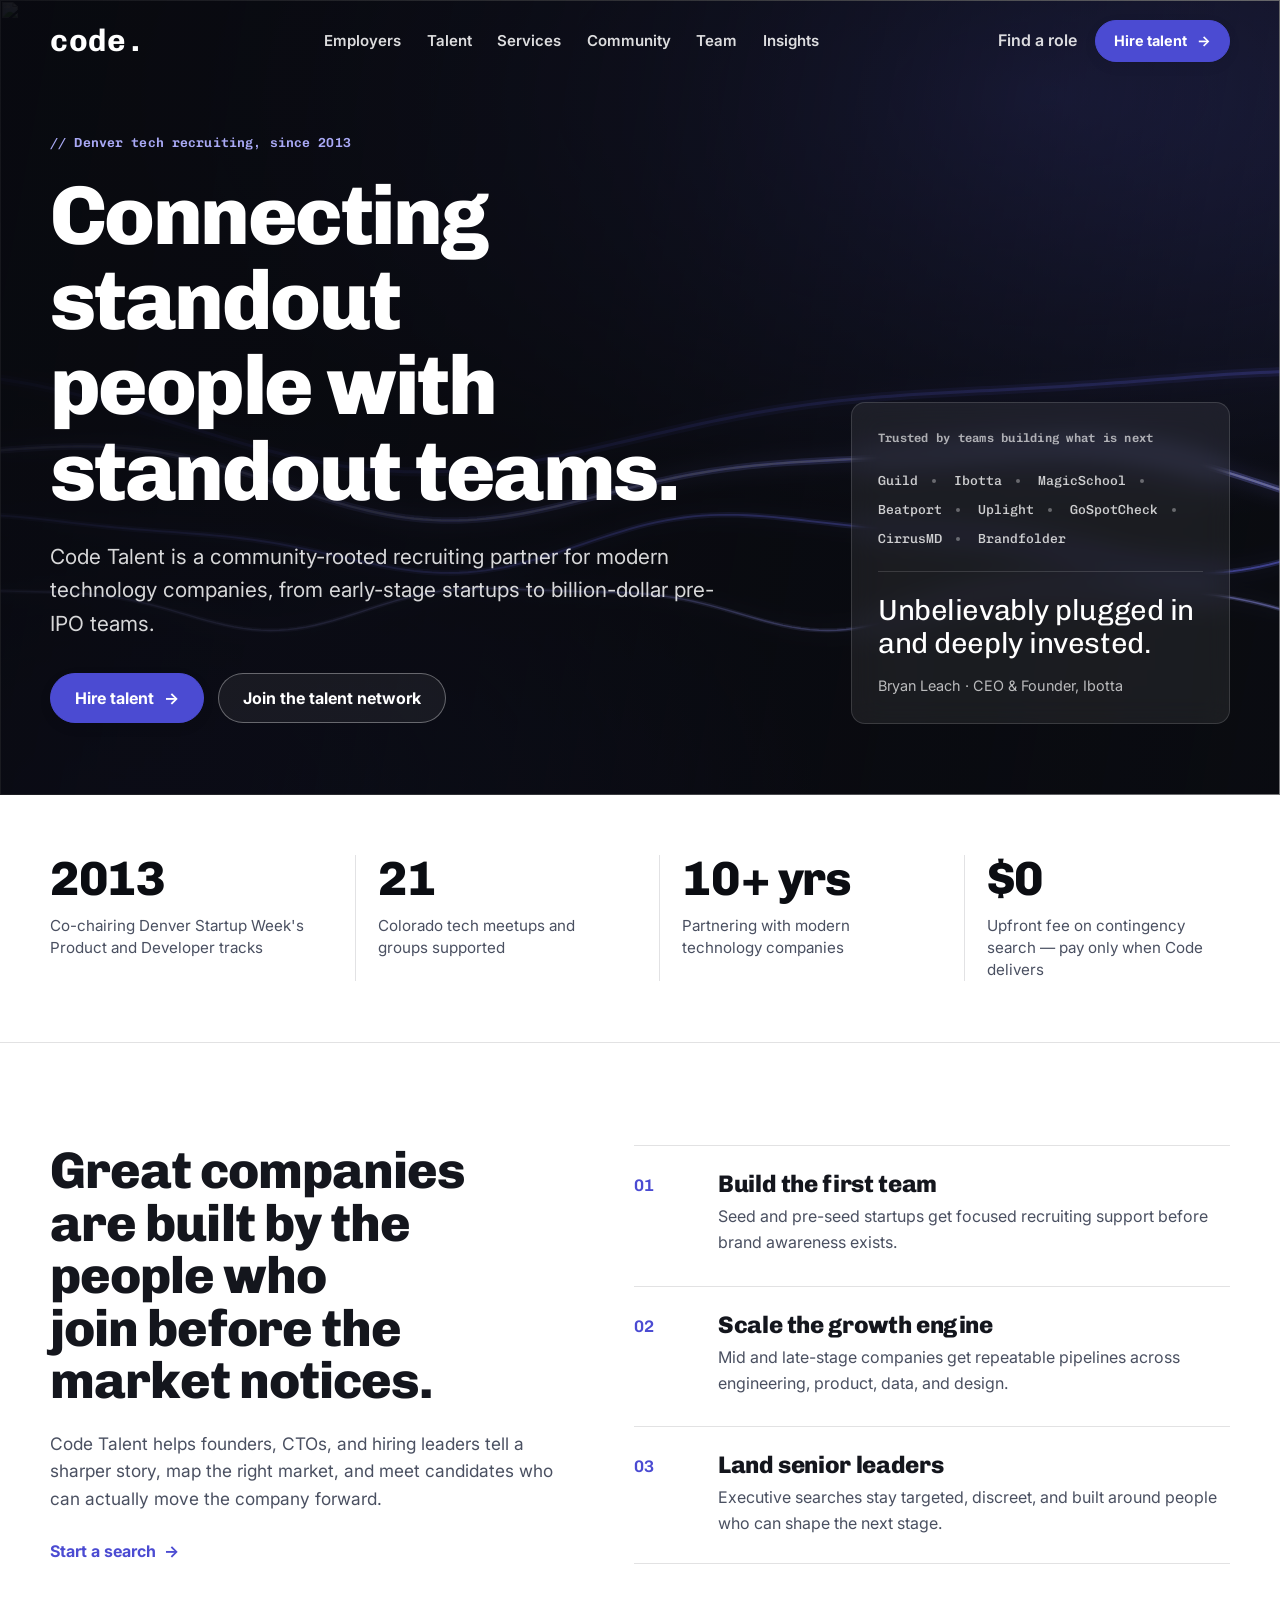
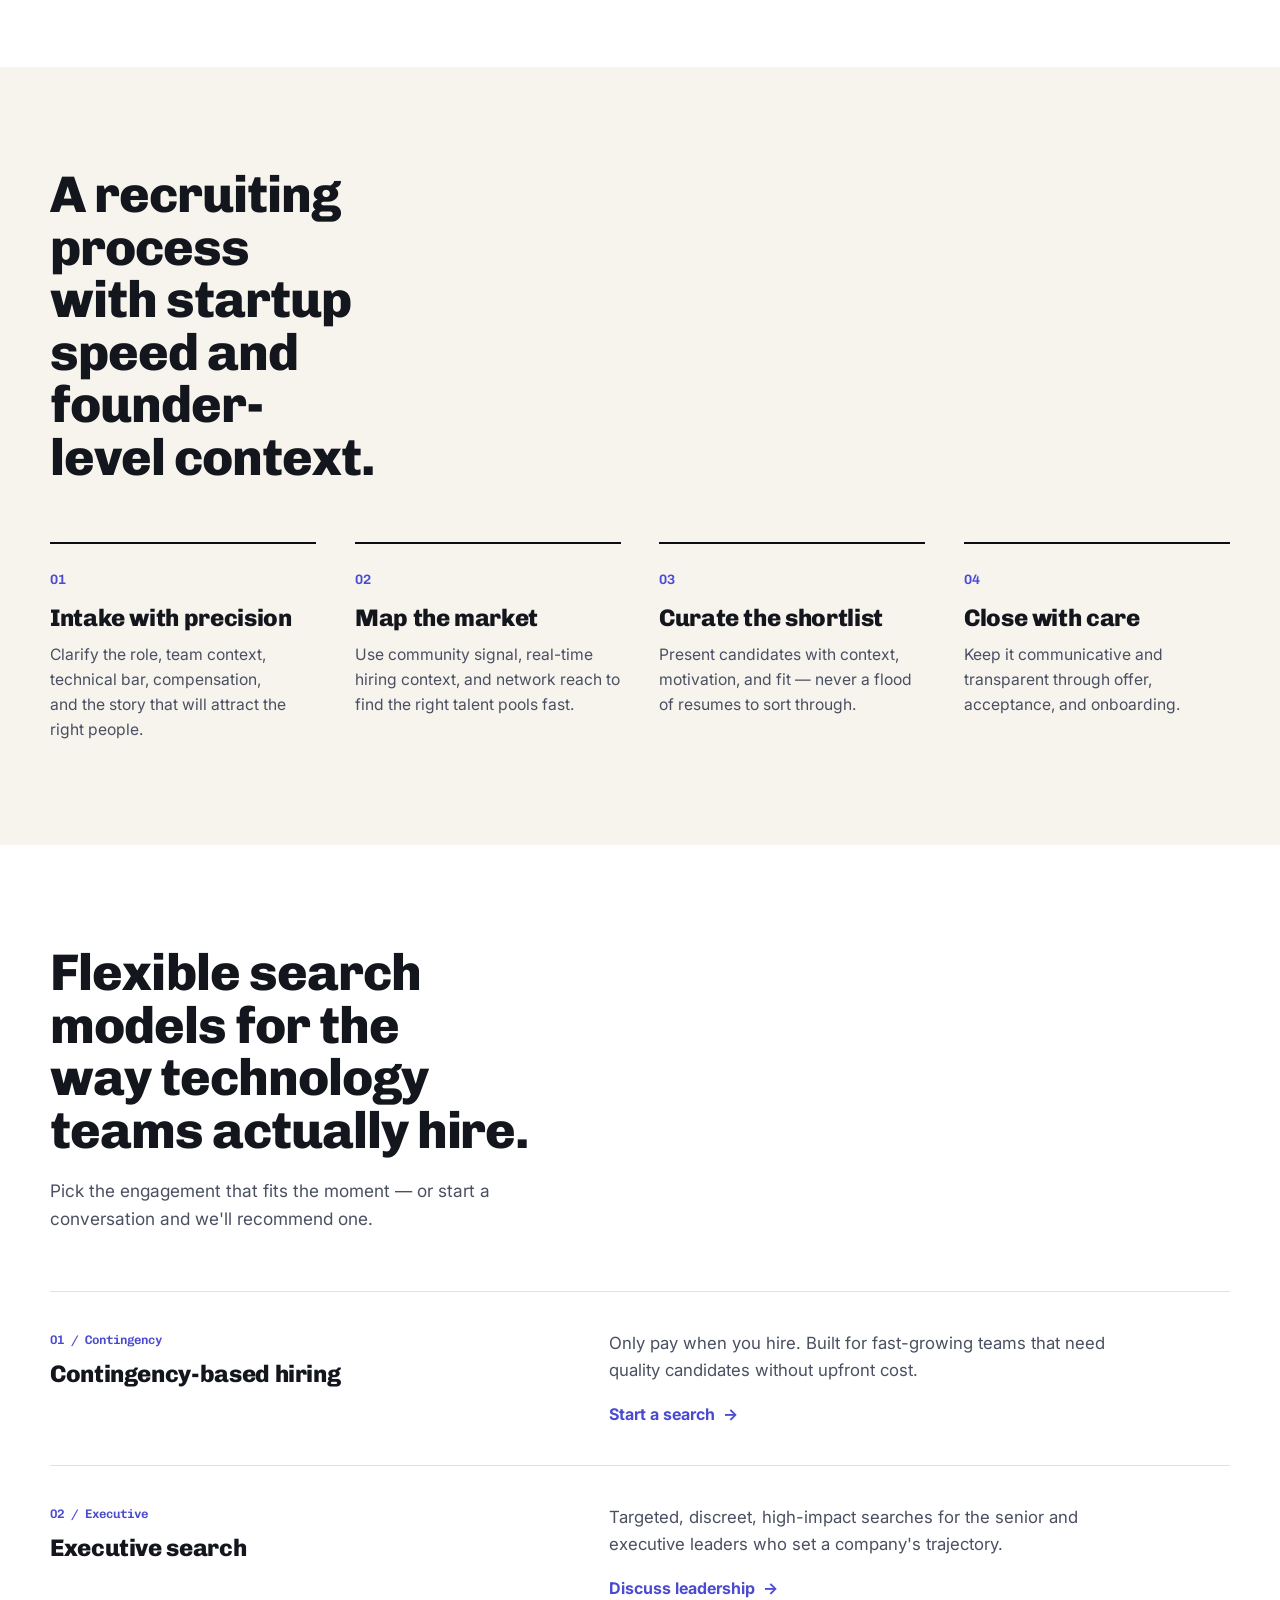
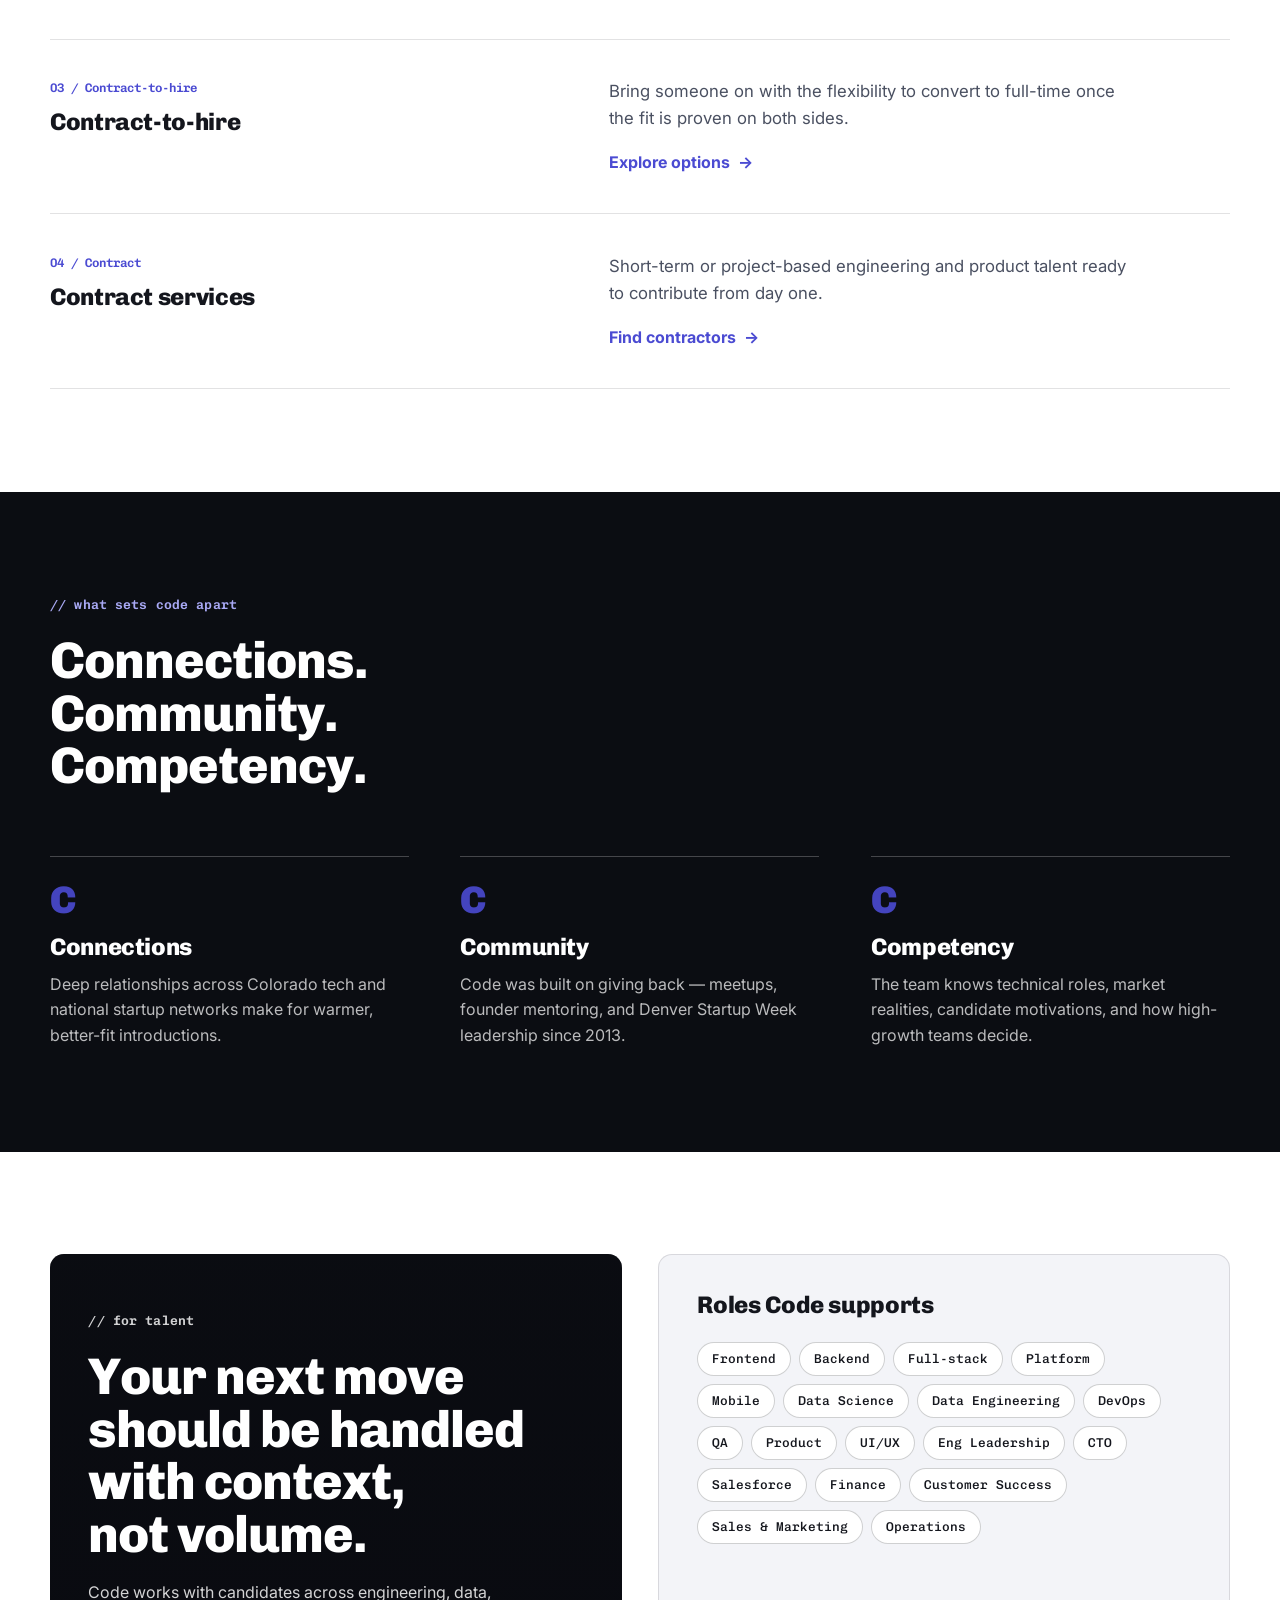
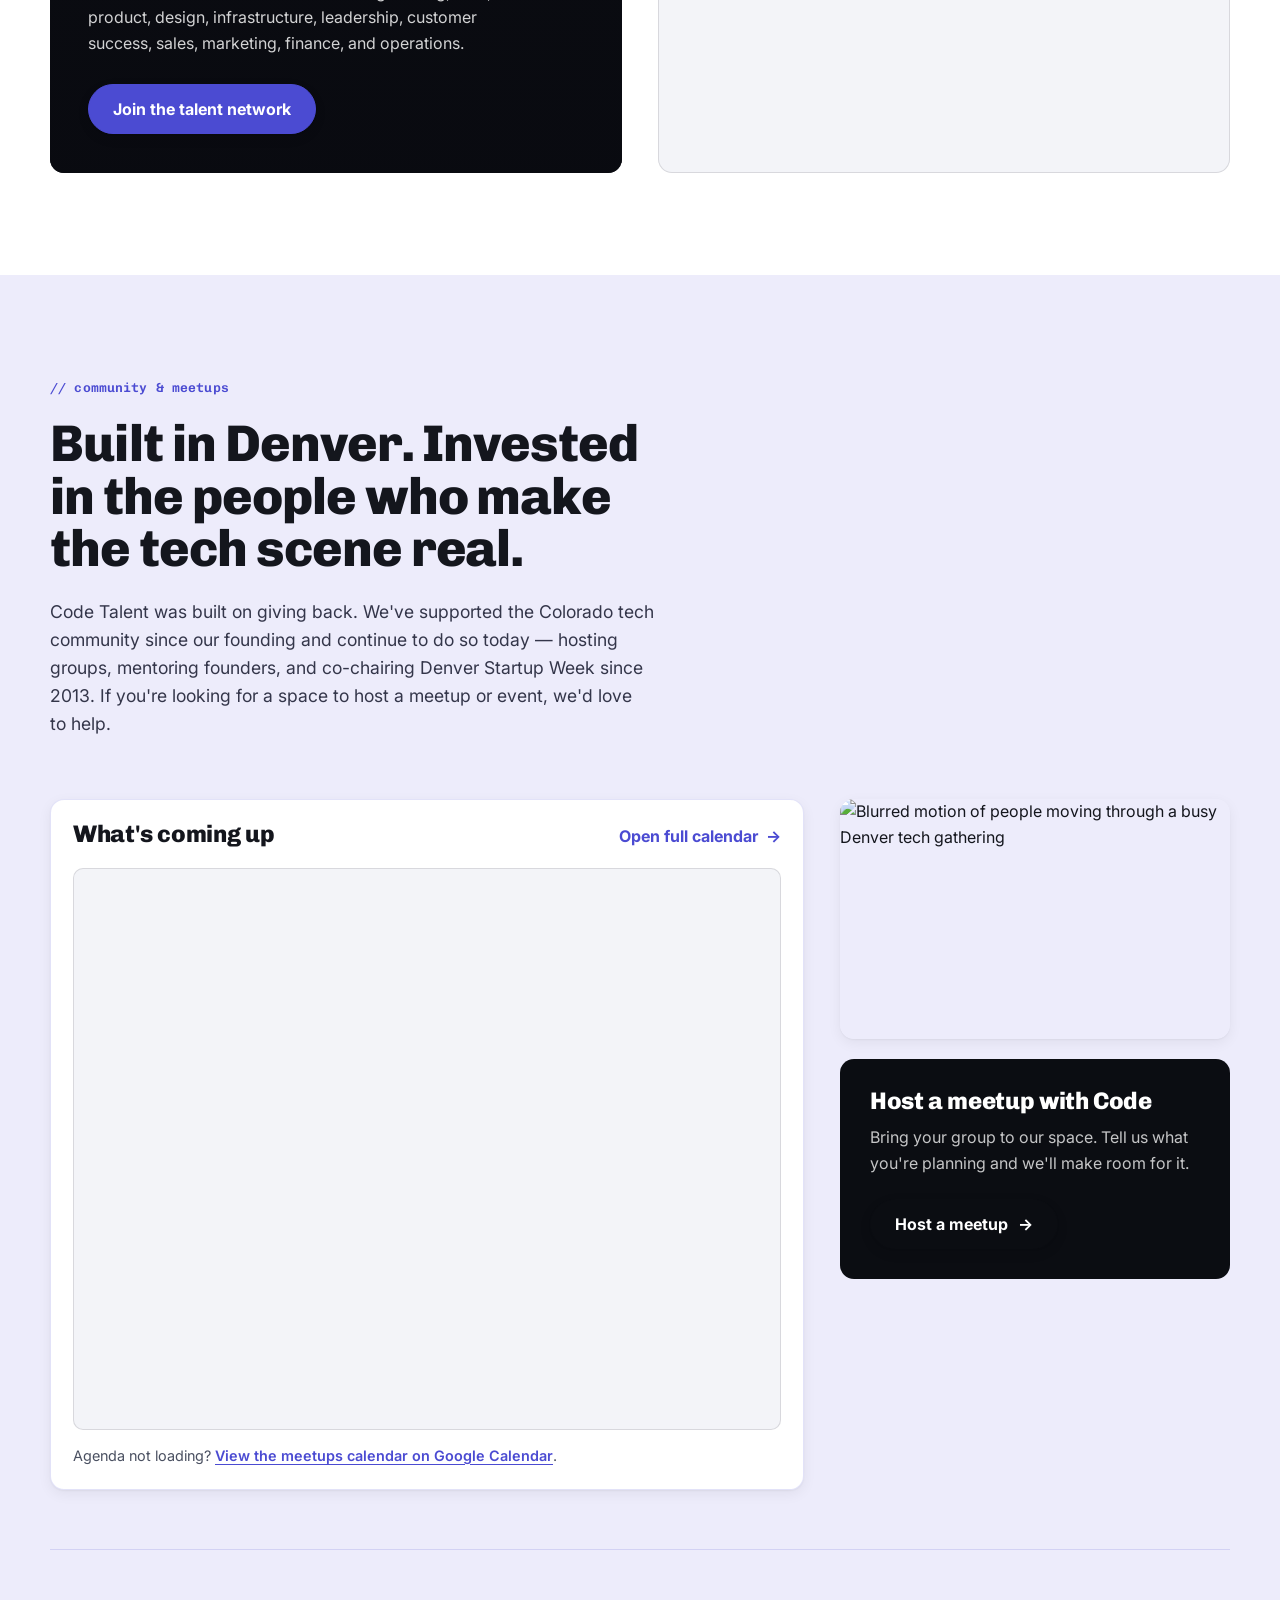
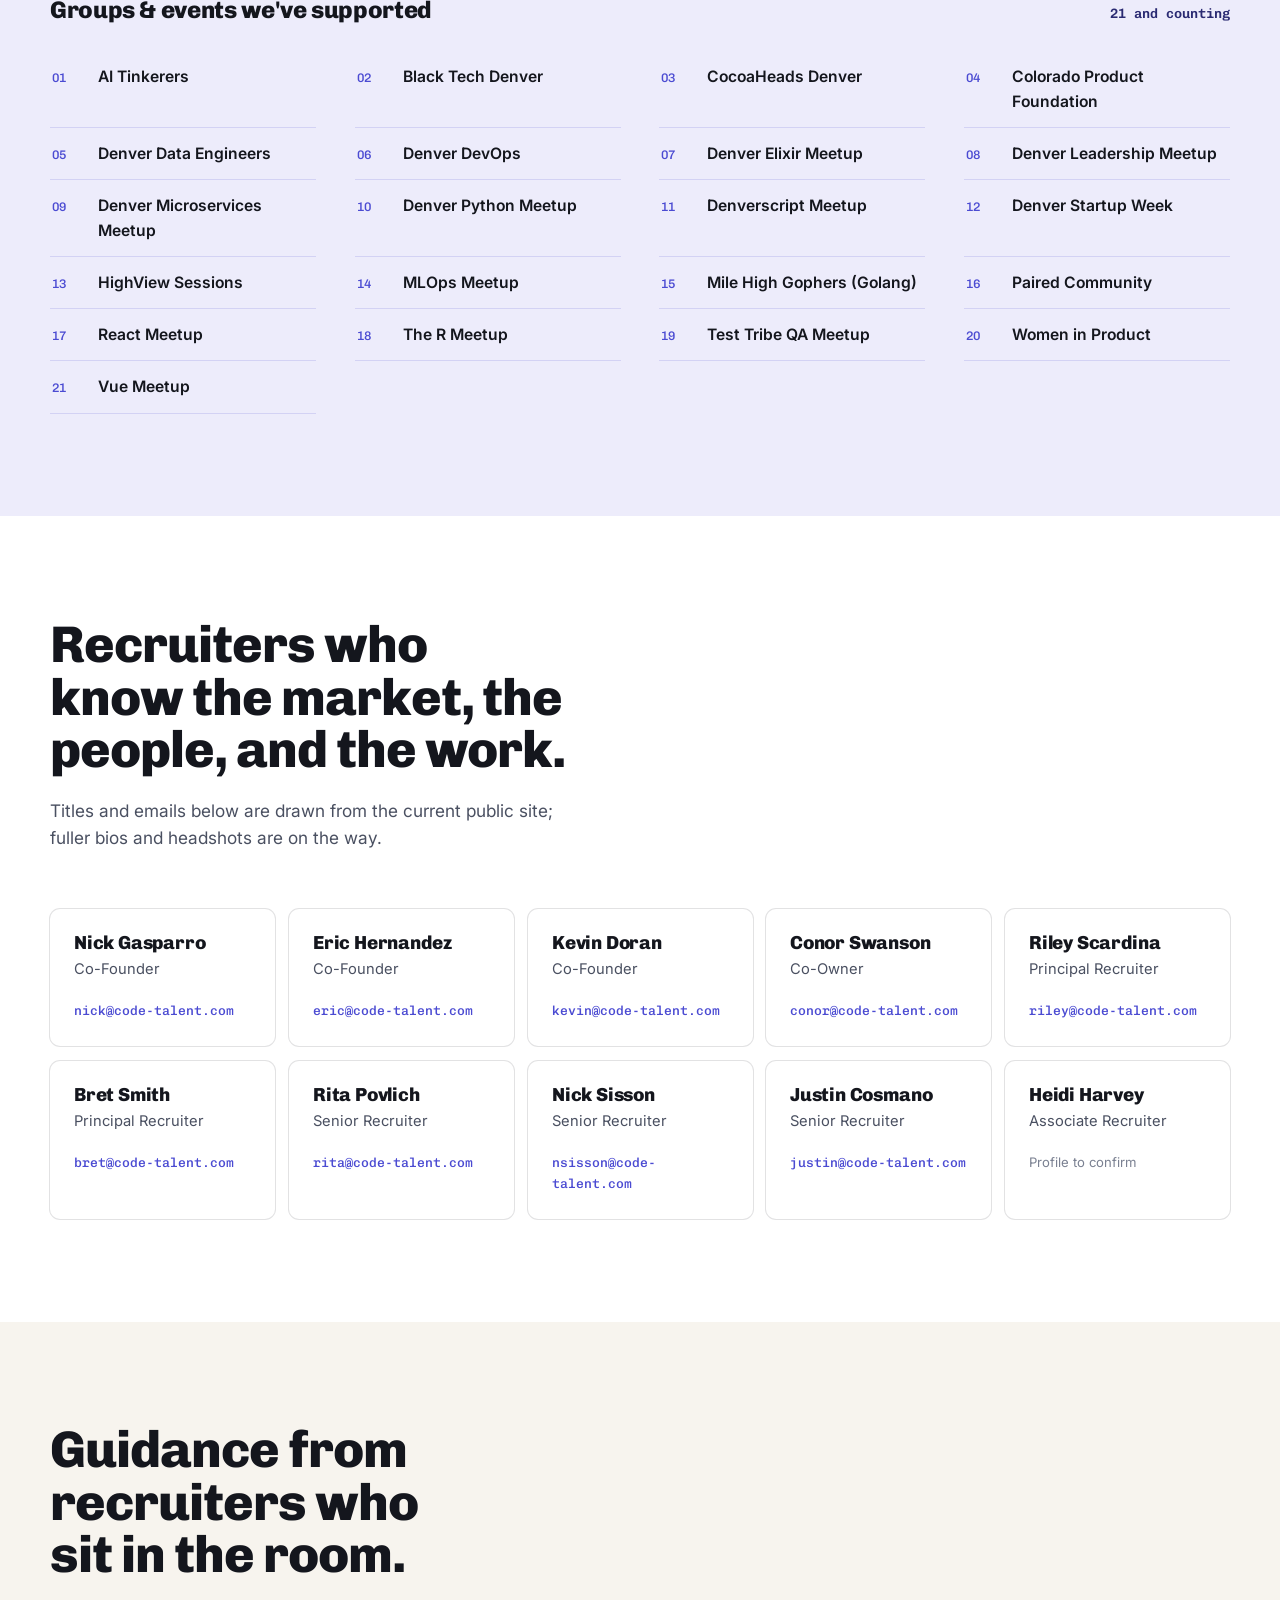
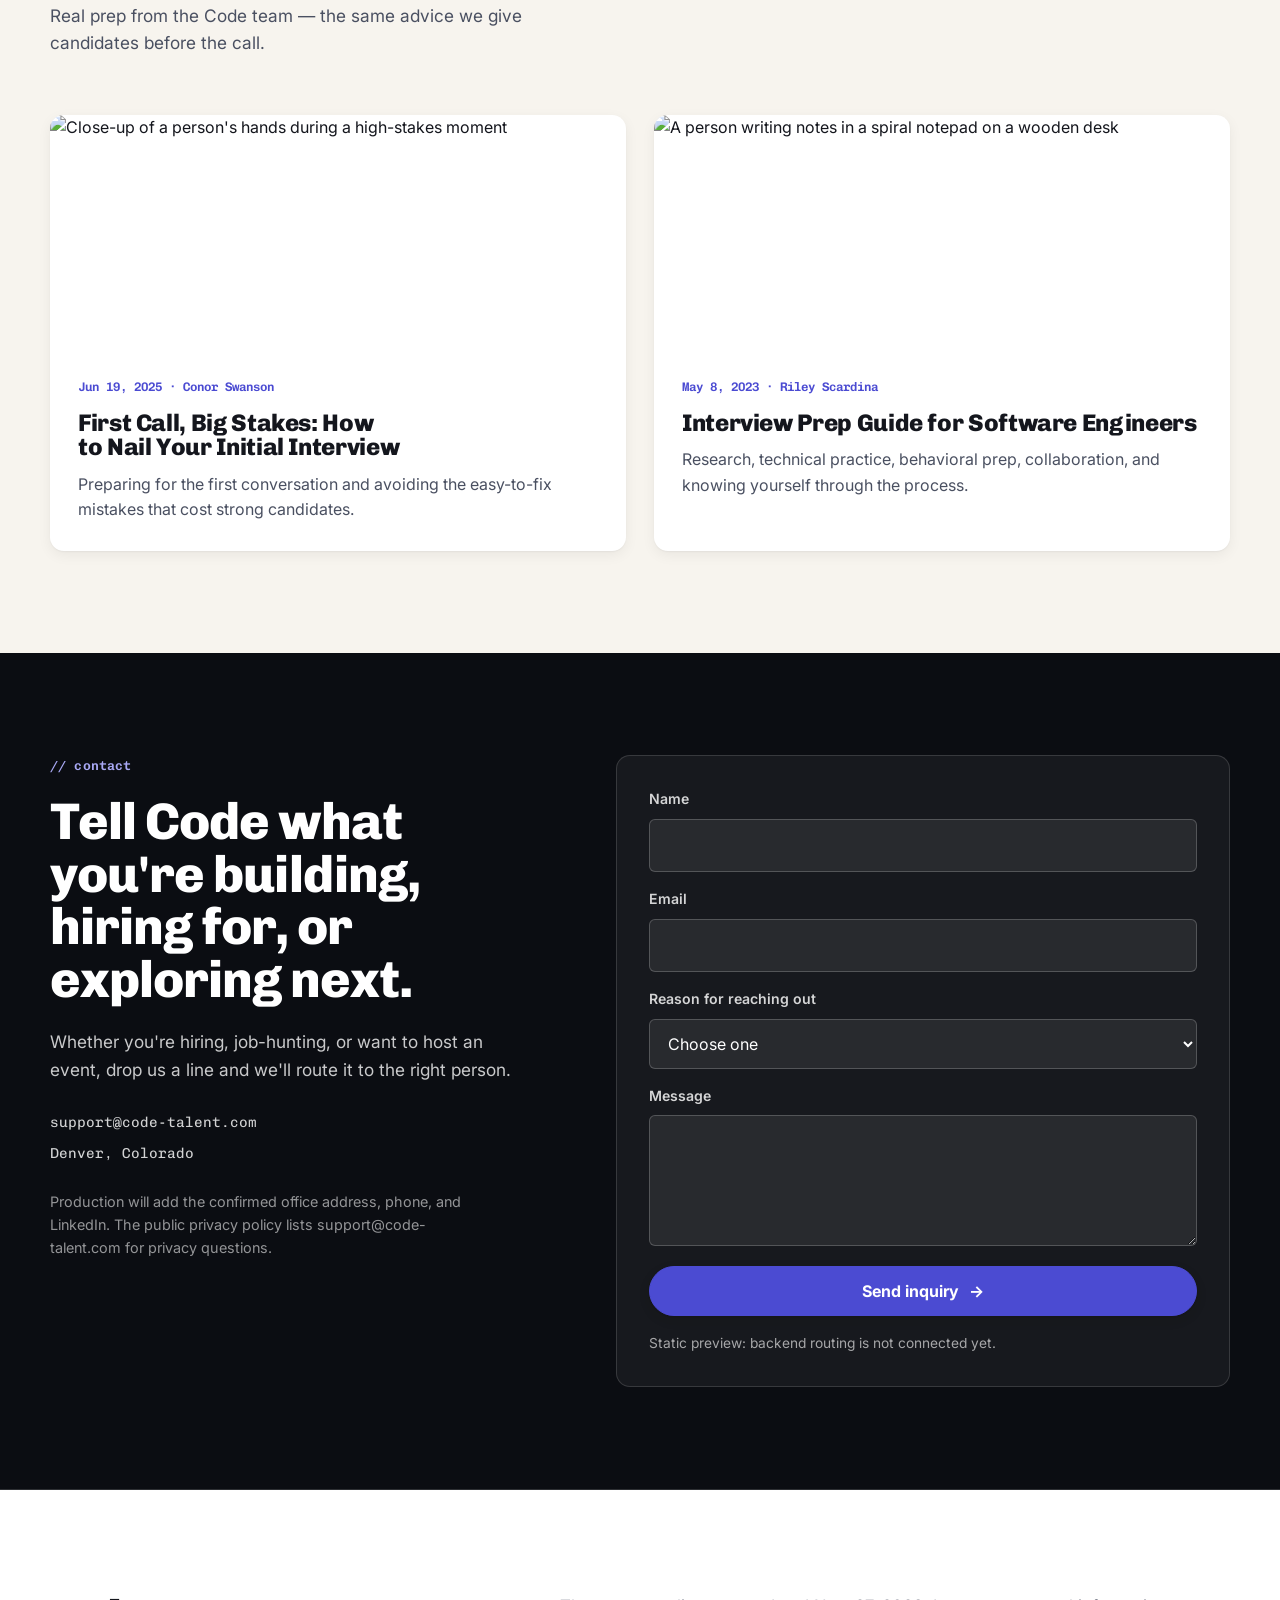
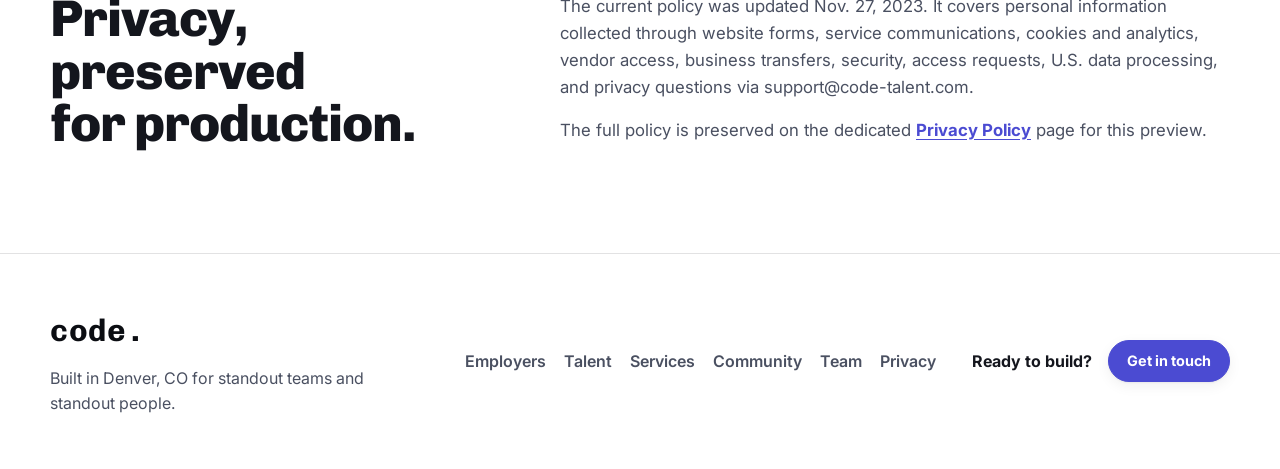
==== commit c06292c8: "Add glowy wave hero" ====
--- a/site/index.html
+++ b/site/index.html
@@ -63,6 +63,7 @@
             fetchpriority="high"
           />
         </div>
+        <canvas class="hero-wave-canvas" data-hero-waves aria-hidden="true"></canvas>
         <div class="container hero-grid">
           <div class="hero-copy">
             <p class="brand-tag reveal" data-reveal-order="1">// Denver tech recruiting, since 2013</p>
--- a/site/styles.css
+++ b/site/styles.css
@@ -449,9 +449,19 @@
   overflow: hidden;
 }
 
+/* Hero layer stack (bottom → top): photo → canvas → overlay → content.
+   Explicit z-index because inserting the canvas between siblings breaks
+   implicit source-order stacking. */
 .hero-media {
   position: absolute;
   inset: 0;
+  z-index: 0;
+  /* Static, no-JS fallback material: a soft indigo glow that reads as the
+     "resting frame" of the wave canvas even before (or without) script.js. */
+  background:
+    radial-gradient(120% 90% at 82% 12%, rgba(90, 92, 220, 0.42), transparent 60%),
+    radial-gradient(90% 80% at 8% 100%, rgba(42, 42, 114, 0.5), transparent 62%),
+    var(--ink);
 }
 
 .hero-media img {
@@ -460,10 +470,34 @@
   object-fit: cover;
 }
 
+/* Glowing wave canvas — sits above the photo, below the darkening overlay.
+   pointer-events:none so every click falls through to the CTAs on the
+   content layer. Hidden from AT via aria-hidden in markup. */
+.hero-wave-canvas {
+  position: absolute;
+  inset: 0;
+  z-index: 1;
+  width: 100%;
+  height: 100%;
+  display: block;
+  pointer-events: none;
+  /* Screen-blend the glow onto the photo so lines read as light, not paint. */
+  mix-blend-mode: screen;
+  opacity: 0;
+  transition: opacity 600ms var(--ease-out);
+}
+
+/* script.js flips this on once the first frame is painted, so the canvas
+   fades in rather than popping. */
+.hero-wave-canvas.is-live {
+  opacity: 1;
+}
+
 .hero::after {
   content: "";
   position: absolute;
   inset: 0;
+  z-index: 2;
   background: linear-gradient(
     100deg,
     rgba(9, 10, 16, 0.94) 0%,
@@ -474,7 +508,7 @@
 
 .hero-grid {
   position: relative;
-  z-index: 2;
+  z-index: 3;
   display: grid;
   grid-template-columns: minmax(0, 1.32fr) minmax(300px, 0.68fr);
   gap: clamp(36px, 5vw, 72px);
@@ -1534,4 +1568,12 @@
   .insight-card:hover .insight-media img {
     transform: none;
   }
-}
+
+  /* Quiet the wave canvas: script.js paints a single static frame and skips
+     RAF, and we soften it so the hero stays polished but calm. The static
+     .hero-media glow underneath still carries the hero if JS never runs. */
+  .hero-wave-canvas {
+    opacity: 0.55 !important;
+    transition: none;
+  }
+}
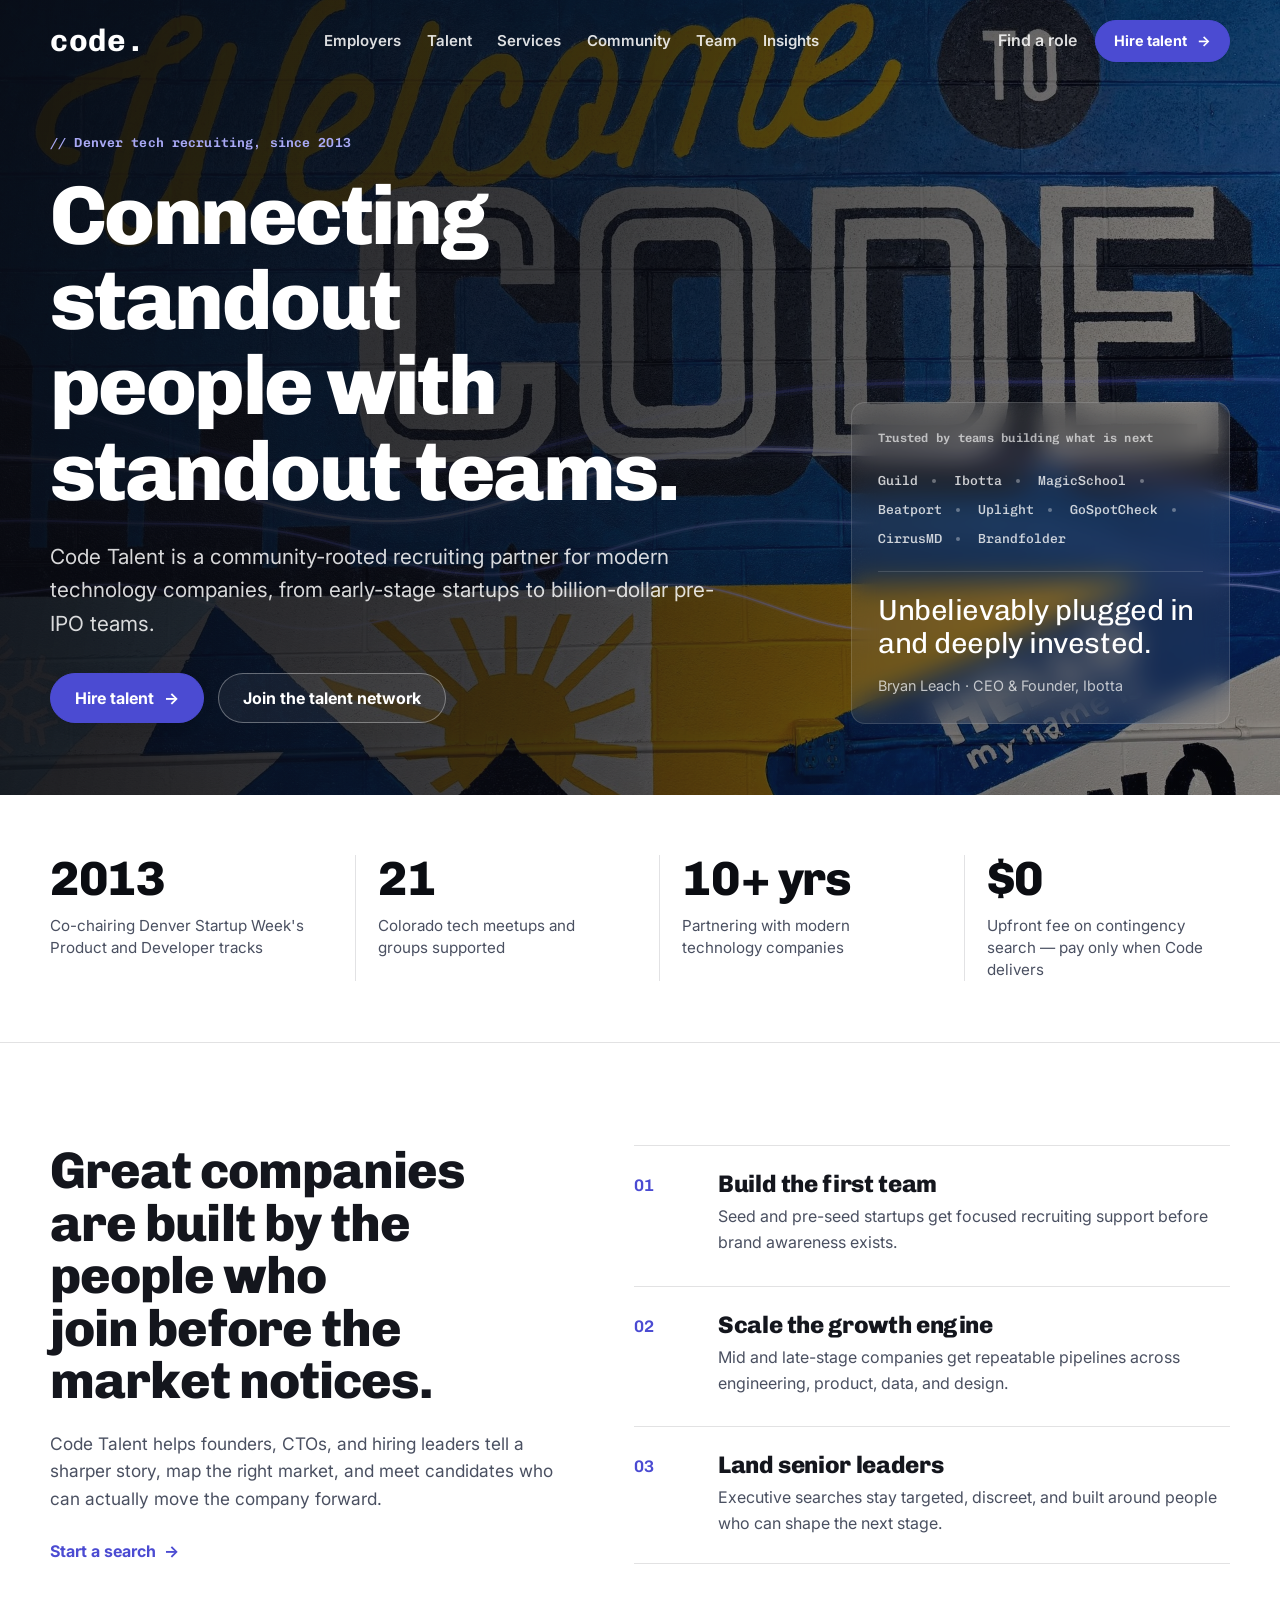
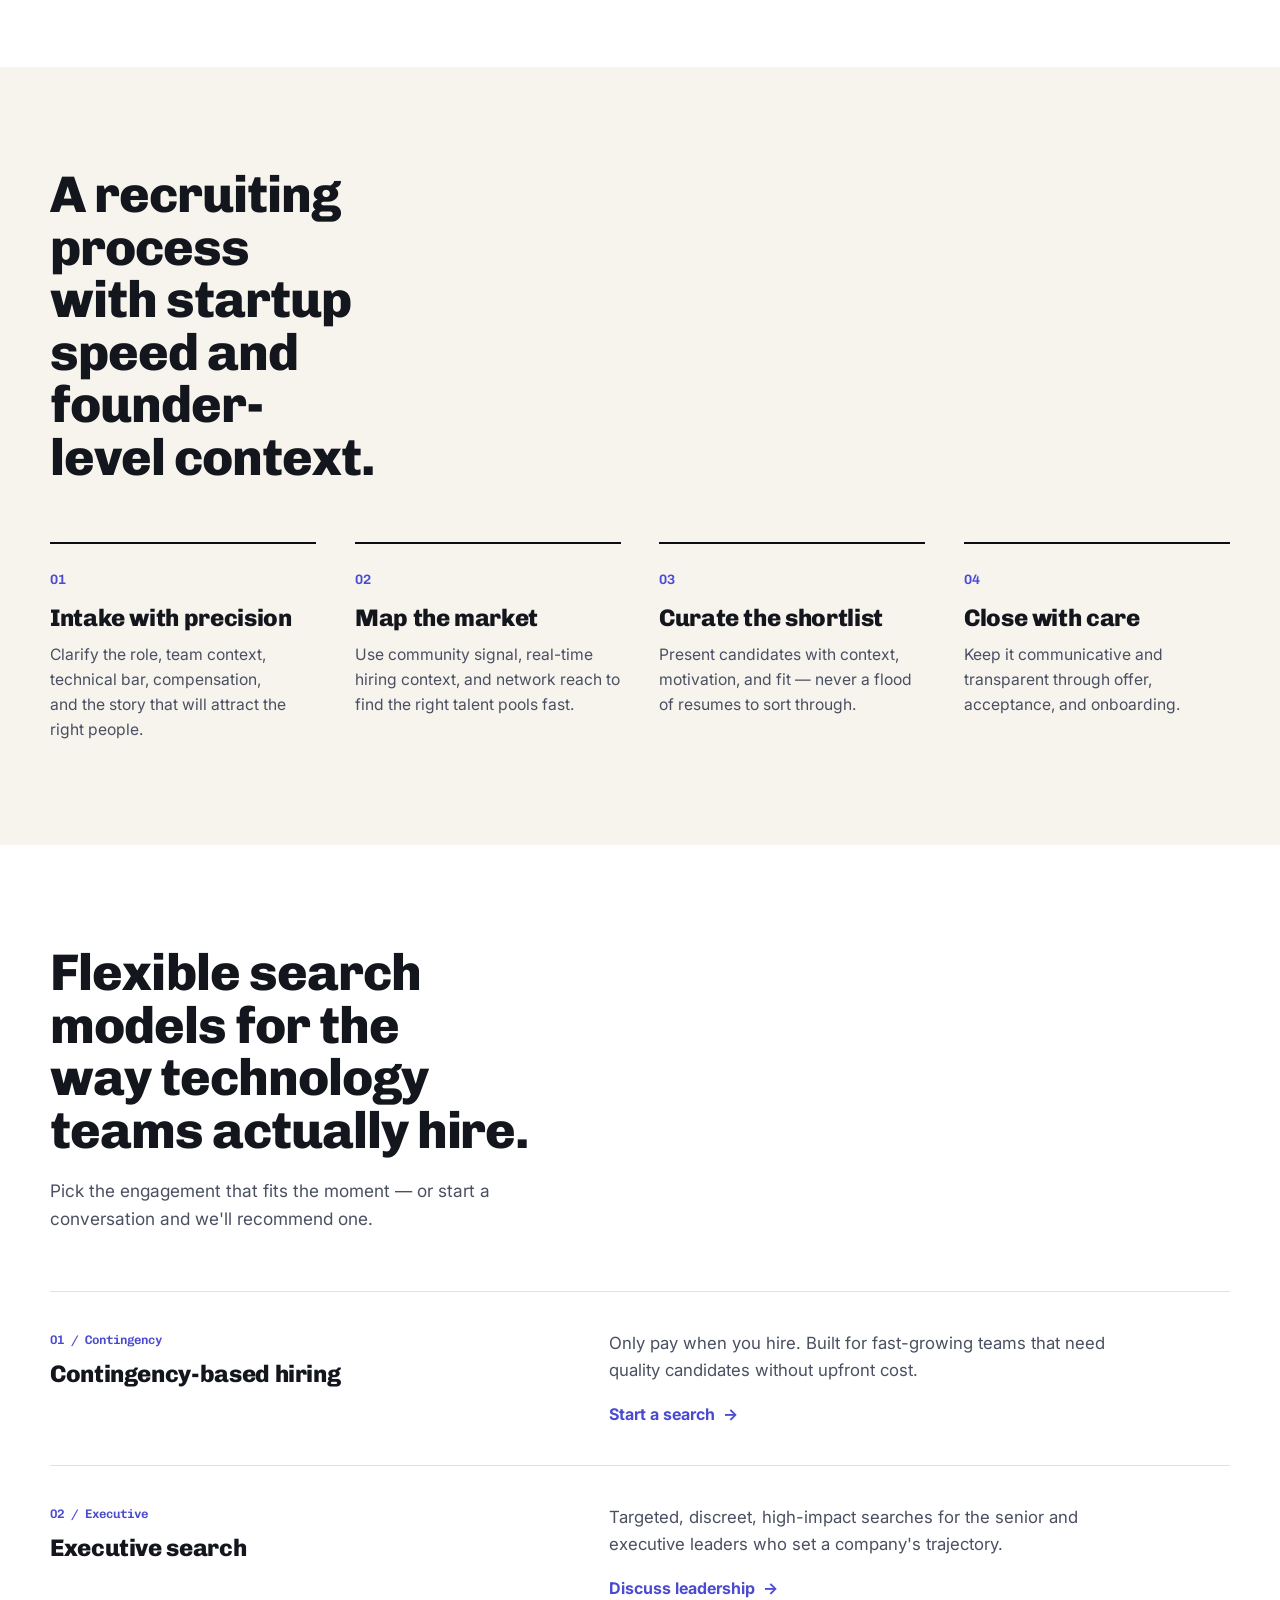
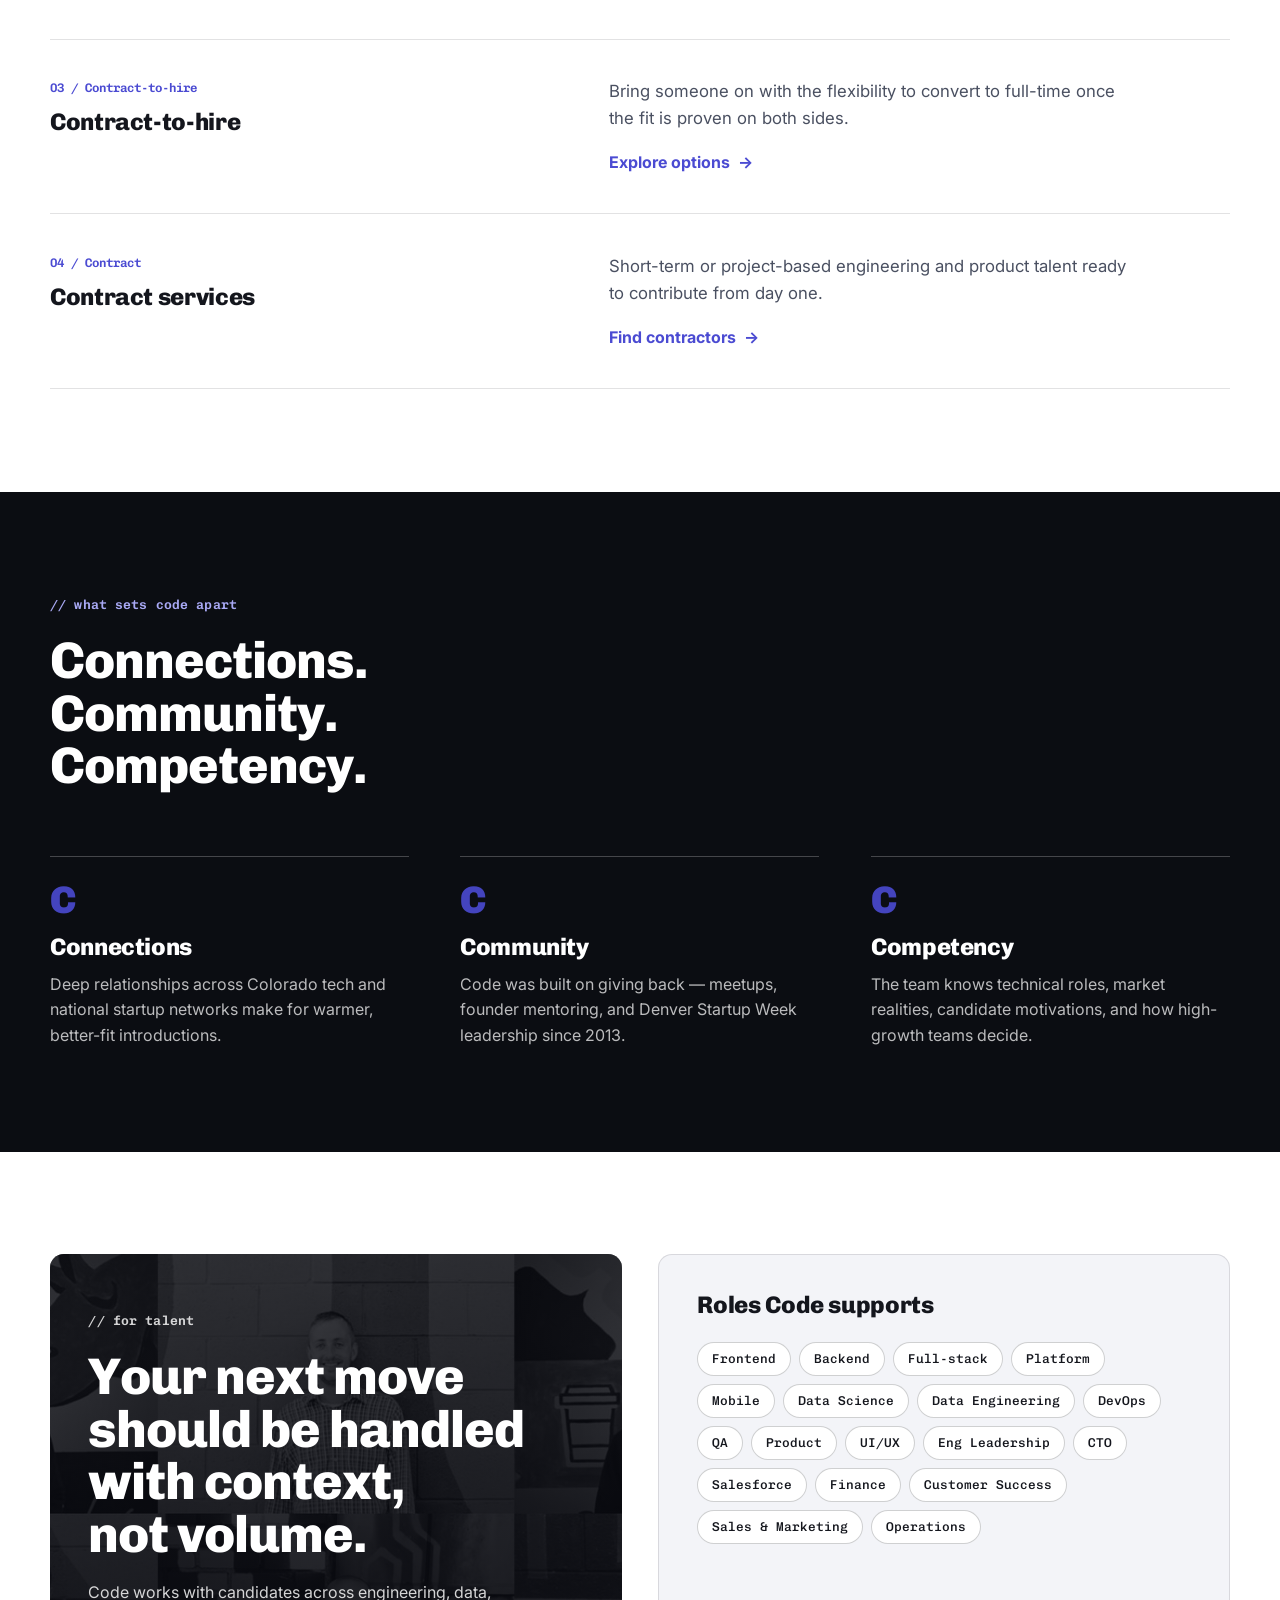
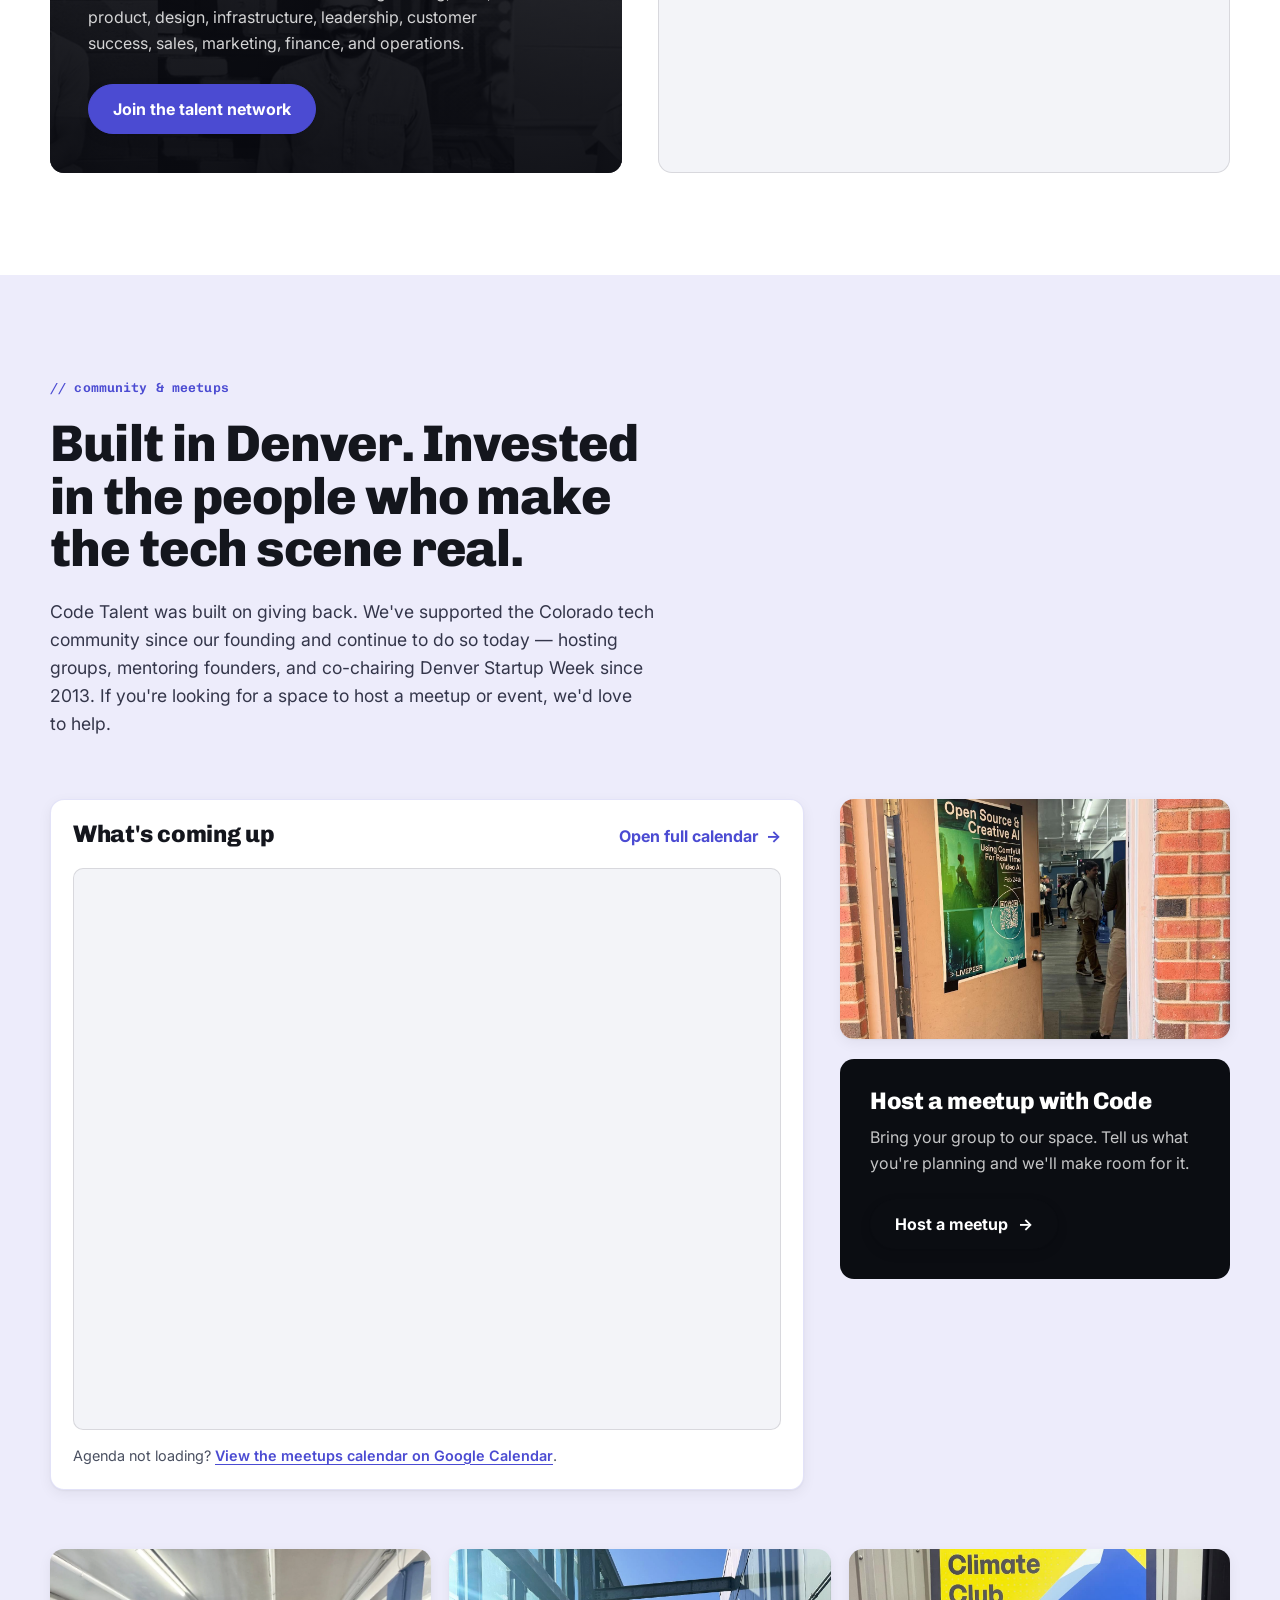
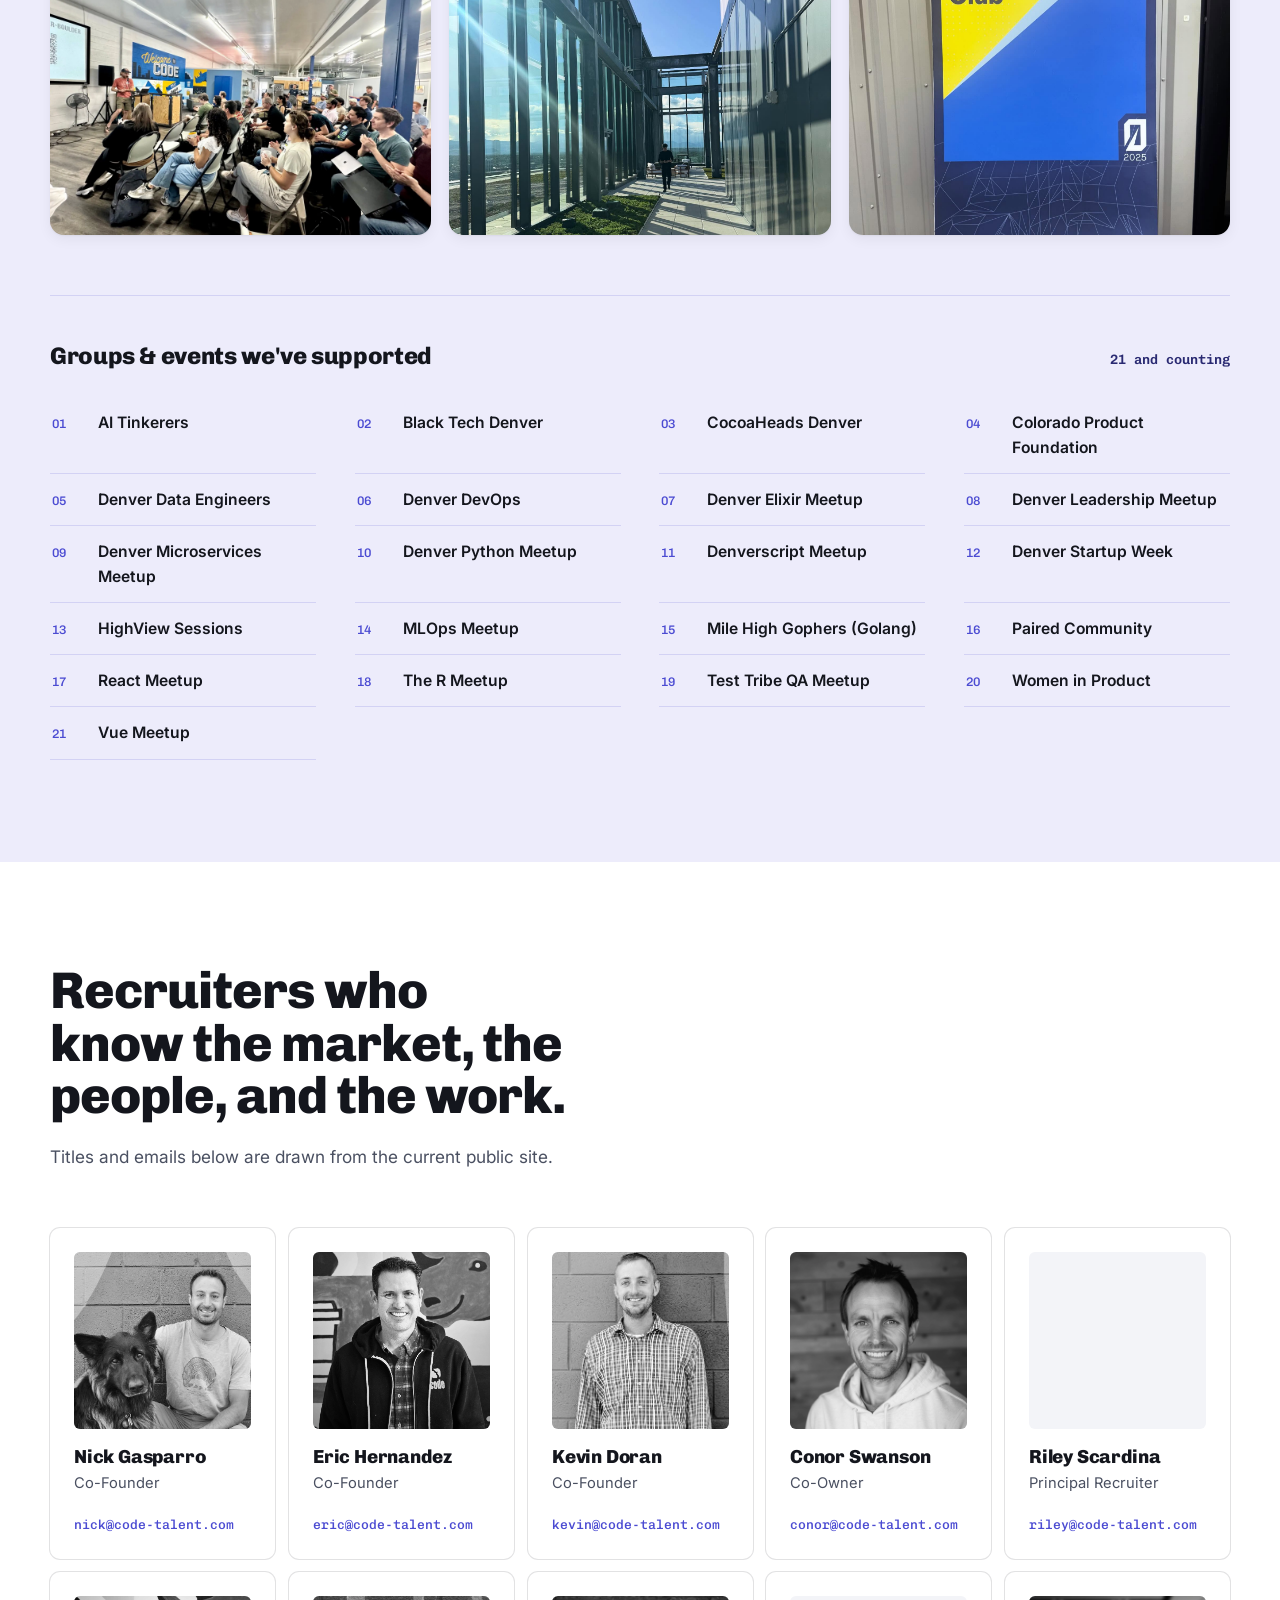
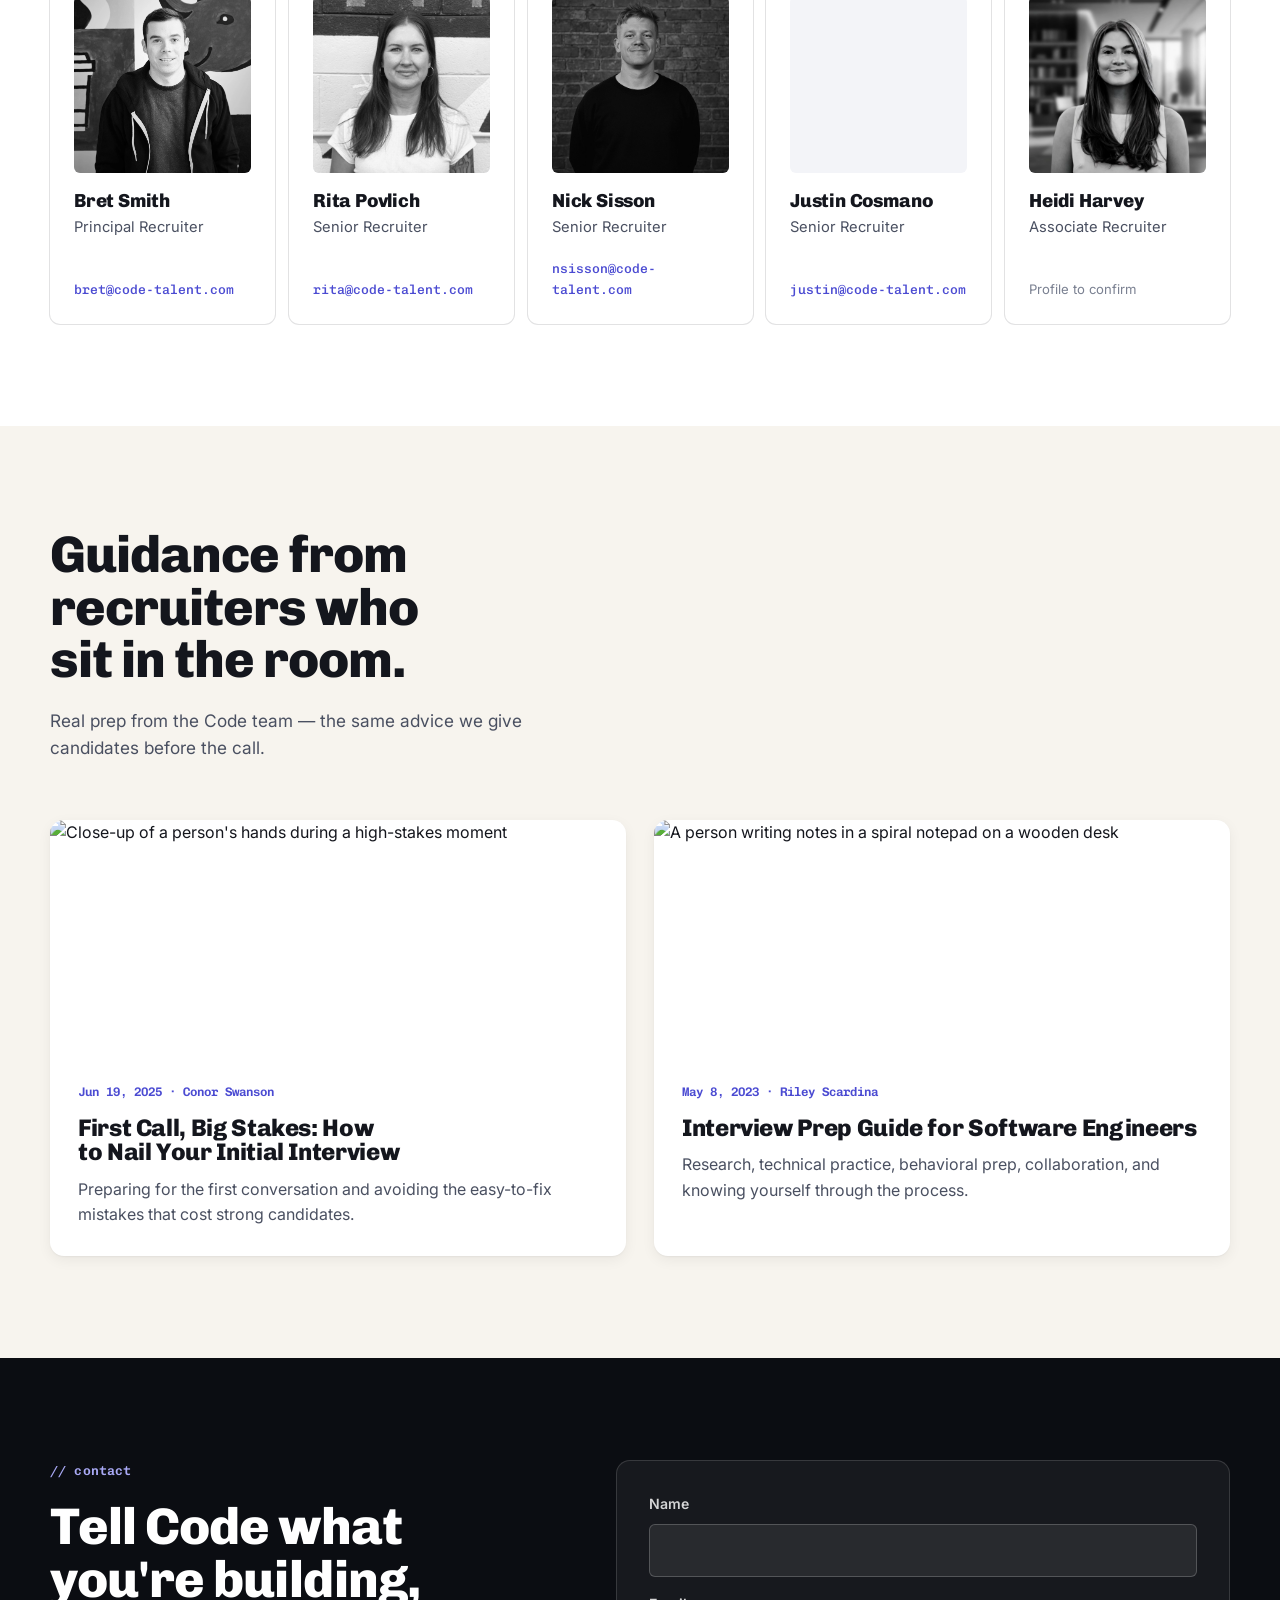
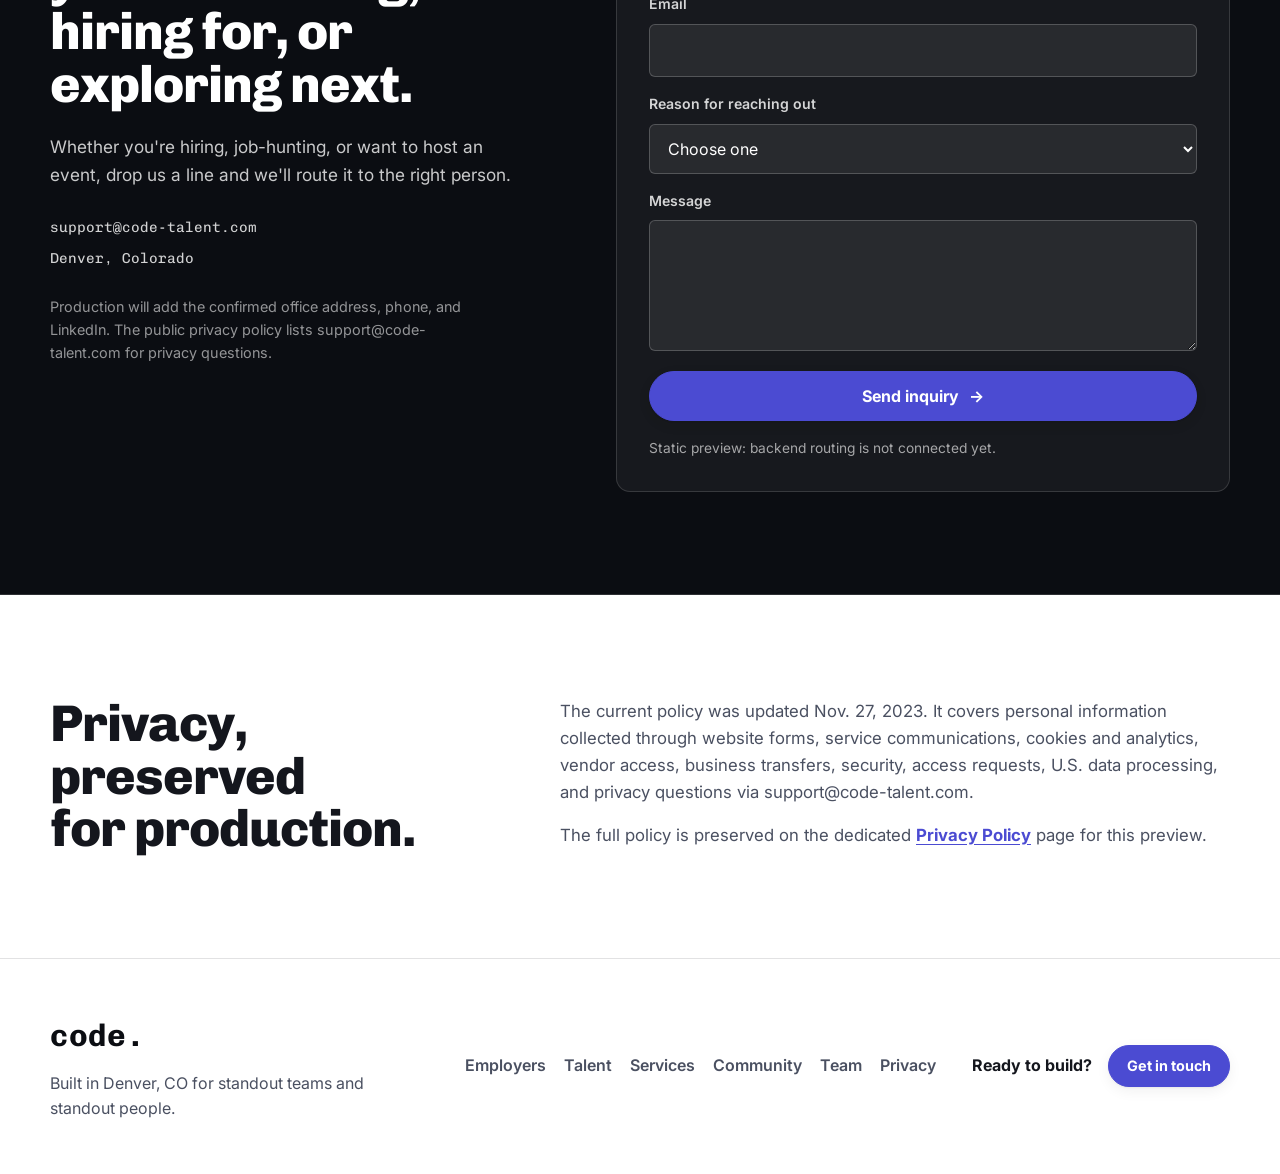
==== commit a33537ca: "Integrate Code Talent photo assets" ====
--- a/site/index.html
+++ b/site/index.html
@@ -58,7 +58,7 @@
       <section class="hero section-ink">
         <div class="hero-media" aria-hidden="true">
           <img
-            src="https://cdn.durable.co/blocks/3abPyMldvIsXDn9sPv0dbeE94YKzcHehLIumNaeTvxi5ecfWmJnw3LtG18OvIp3E.jpg"
+            src="assets/codetalent/code-mural.webp"
             alt=""
             fetchpriority="high"
           />
@@ -342,9 +342,10 @@
             <aside class="community-aside reveal">
               <figure class="community-media">
                 <img
-                  src="https://cdn.durable.co/getty/17Z9nBR3NvjxDk5y1fYtN43wn4YsNpieR27Ax5LYKGOHjJWllQKdqEUbgdgcxDuA.jpeg"
-                  alt="Blurred motion of people moving through a busy Denver tech gathering"
+                  src="assets/codetalent/community-meetup.jpg"
+                  alt="A packed Code Talent community meetup with attendees gathered in the Code space"
                   loading="lazy"
+                  decoding="async"
                 />
               </figure>
               <div class="host-cta">
@@ -356,6 +357,28 @@
               </div>
             </aside>
           </div>
+
+          <!-- Community photo strip: real moments from Code events & meetups -->
+          <figure class="community-strip reveal" aria-label="Scenes from Code Talent community events">
+            <img
+              src="assets/codetalent/code-space-audience.webp"
+              alt="Attendees seated and listening during an event in the Code Talent space"
+              loading="lazy"
+              decoding="async"
+            />
+            <img
+              src="assets/codetalent/event-doorway.jpg"
+              alt="Sunlit glass-walled walkway at a Denver venue where Code Talent hosts events"
+              loading="lazy"
+              decoding="async"
+            />
+            <img
+              src="assets/codetalent/mile-high-climate-club.jpg"
+              alt="Mile High Climate Club event signage at a Code Talent community gathering"
+              loading="lazy"
+              decoding="async"
+            />
+          </figure>
 
           <!-- Supported groups: dense indexed directory -->
           <div class="groups reveal">
@@ -395,55 +418,65 @@
         <div class="container">
           <div class="section-heading section-heading-wide reveal">
             <h2>Recruiters who know the market, the people, and the work.</h2>
-            <p>Titles and emails below are drawn from the current public site; fuller bios and headshots are on the way.</p>
+            <p>Titles and emails below are drawn from the current public site.</p>
           </div>
           <ul class="team-grid">
             <li class="team-card reveal">
+              <img class="team-photo" src="assets/codetalent/nick-gasparro.webp" alt="Portrait of Nick Gasparro" width="600" height="600" loading="lazy" decoding="async" />
               <h3>Nick Gasparro</h3>
               <p class="role">Co-Founder</p>
               <a class="team-contact" href="mailto:nick@code-talent.com">nick@code-talent.com</a>
             </li>
             <li class="team-card reveal">
+              <img class="team-photo" src="assets/codetalent/eric-hernandez.webp" alt="Portrait of Eric Hernandez" width="600" height="600" loading="lazy" decoding="async" />
               <h3>Eric Hernandez</h3>
               <p class="role">Co-Founder</p>
               <a class="team-contact" href="mailto:eric@code-talent.com">eric@code-talent.com</a>
             </li>
             <li class="team-card reveal">
+              <img class="team-photo" src="assets/codetalent/kevin-doran.webp" alt="Portrait of Kevin Doran" width="600" height="600" loading="lazy" decoding="async" />
               <h3>Kevin Doran</h3>
               <p class="role">Co-Founder</p>
               <a class="team-contact" href="mailto:kevin@code-talent.com">kevin@code-talent.com</a>
             </li>
             <li class="team-card reveal">
+              <img class="team-photo" src="assets/codetalent/conor-swanson.webp" alt="Portrait of Conor Swanson" width="600" height="600" loading="lazy" decoding="async" />
               <h3>Conor Swanson</h3>
               <p class="role">Co-Owner</p>
               <a class="team-contact" href="mailto:conor@code-talent.com">conor@code-talent.com</a>
             </li>
             <li class="team-card reveal">
+              <img class="team-photo" src="assets/codetalent/riley-scardina.webp" alt="Portrait of Riley Scardina" width="600" height="600" loading="lazy" decoding="async" />
               <h3>Riley Scardina</h3>
               <p class="role">Principal Recruiter</p>
               <a class="team-contact" href="mailto:riley@code-talent.com">riley@code-talent.com</a>
             </li>
             <li class="team-card reveal">
+              <img class="team-photo" src="assets/codetalent/bret-smith.webp" alt="Portrait of Bret Smith" width="600" height="600" loading="lazy" decoding="async" />
               <h3>Bret Smith</h3>
               <p class="role">Principal Recruiter</p>
               <a class="team-contact" href="mailto:bret@code-talent.com">bret@code-talent.com</a>
             </li>
             <li class="team-card reveal">
+              <img class="team-photo" src="assets/codetalent/rita-povlich.webp" alt="Portrait of Rita Povlich" width="600" height="600" loading="lazy" decoding="async" />
               <h3>Rita Povlich</h3>
               <p class="role">Senior Recruiter</p>
               <a class="team-contact" href="mailto:rita@code-talent.com">rita@code-talent.com</a>
             </li>
             <li class="team-card reveal">
+              <img class="team-photo" src="assets/codetalent/nick-sisson.webp" alt="Portrait of Nick Sisson" width="600" height="600" loading="lazy" decoding="async" />
               <h3>Nick Sisson</h3>
               <p class="role">Senior Recruiter</p>
               <a class="team-contact" href="mailto:nsisson@code-talent.com">nsisson@code-talent.com</a>
             </li>
             <li class="team-card reveal">
+              <img class="team-photo" src="assets/codetalent/justin-cosmano.webp" alt="Portrait of Justin Cosmano" width="600" height="600" loading="lazy" decoding="async" />
               <h3>Justin Cosmano</h3>
               <p class="role">Senior Recruiter</p>
               <a class="team-contact" href="mailto:justin@code-talent.com">justin@code-talent.com</a>
             </li>
             <li class="team-card reveal">
+              <img class="team-photo" src="assets/codetalent/heidi-harvey.webp" alt="Portrait of Heidi Harvey" width="600" height="600" loading="lazy" decoding="async" />
               <h3>Heidi Harvey</h3>
               <p class="role">Associate Recruiter</p>
               <span class="team-note">Profile to confirm</span>
--- a/site/styles.css
+++ b/site/styles.css
@@ -820,8 +820,7 @@
   content: "";
   position: absolute;
   inset: 0;
-  background: url("https://cdn.durable.co/blocks/32D6qfnPPLzosxWGniwpJnl6d3G72Oz595QJACydfjY3mSPkZJQs4I3HyFRIFRnA.jpg")
-    center / cover no-repeat;
+  background: url("assets/codetalent/team-collage.webp") center / cover no-repeat;
   opacity: 0.32;
 }
 
@@ -989,6 +988,23 @@
   color: rgba(255, 255, 255, 0.76);
 }
 
+/* Community photo strip: real event moments, evenly cropped so mixed
+   portrait/landscape sources read as one consistent band. */
+.community-strip {
+  display: grid;
+  grid-template-columns: repeat(3, 1fr);
+  gap: clamp(12px, 1.5vw, 18px);
+  margin: 0 0 clamp(40px, 5vw, 60px);
+}
+
+.community-strip img {
+  width: 100%;
+  aspect-ratio: 4 / 3;
+  object-fit: cover;
+  border-radius: var(--radius-lg);
+  box-shadow: var(--shadow-1);
+}
+
 /* Supported groups directory */
 .groups {
   padding-top: clamp(34px, 4vw, 48px);
@@ -1049,6 +1065,8 @@
 }
 
 .team-card {
+  display: flex;
+  flex-direction: column;
   padding: 24px;
   border-radius: var(--radius);
   background: #fff;
@@ -1061,6 +1079,22 @@
   box-shadow: var(--shadow-2);
 }
 
+/* Headshots vary in source dimensions (367px–1920px, mostly square with a few
+   landscape). A fixed 1/1 ratio + cover normalizes the crop; center-top keeps
+   faces in frame when a taller/wider source is cropped. */
+.team-photo {
+  width: 100%;
+  /* height:auto lets aspect-ratio drive the box; without it the width/height
+     HTML attrs (kept for CLS) would pin height and defeat the square crop. */
+  height: auto;
+  aspect-ratio: 1 / 1;
+  object-fit: cover;
+  object-position: center top;
+  margin-bottom: 18px;
+  border-radius: var(--radius-sm);
+  background: var(--paper-cool);
+}
+
 .team-card h3 {
   font-size: 1.18rem;
   letter-spacing: -0.01em;
@@ -1074,7 +1108,8 @@
 
 .team-contact {
   display: inline-block;
-  margin-top: 18px;
+  margin-top: auto;
+  padding-top: 18px;
   color: var(--indigo);
   font-family: var(--font-mono);
   font-size: 0.82rem;
@@ -1089,7 +1124,8 @@
 
 .team-note {
   display: inline-block;
-  margin-top: 18px;
+  margin-top: auto;
+  padding-top: 18px;
   color: #7a8091;
   font-size: 0.82rem;
 }
@@ -1522,6 +1558,10 @@
     flex-direction: column;
   }
 
+  .community-strip {
+    grid-template-columns: 1fr 1fr;
+  }
+
   .calendar-frame iframe {
     height: 520px;
   }
